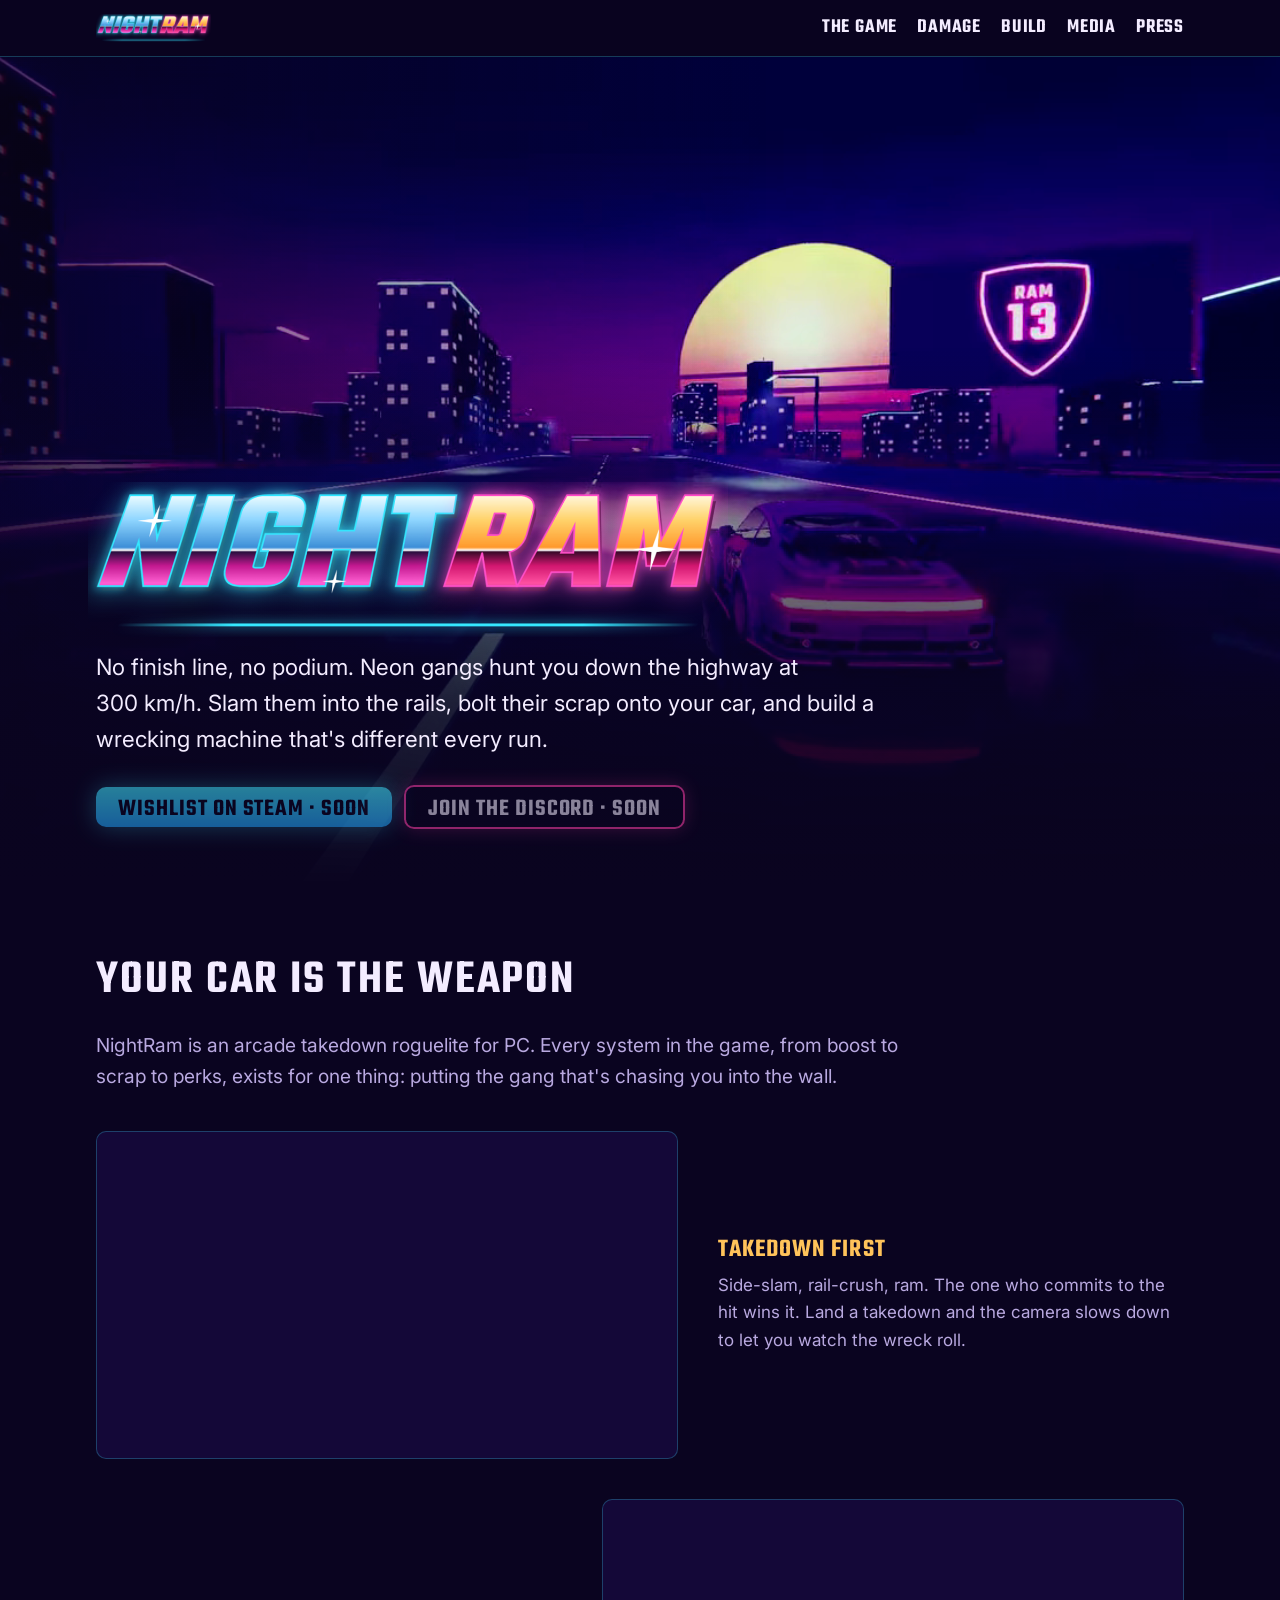
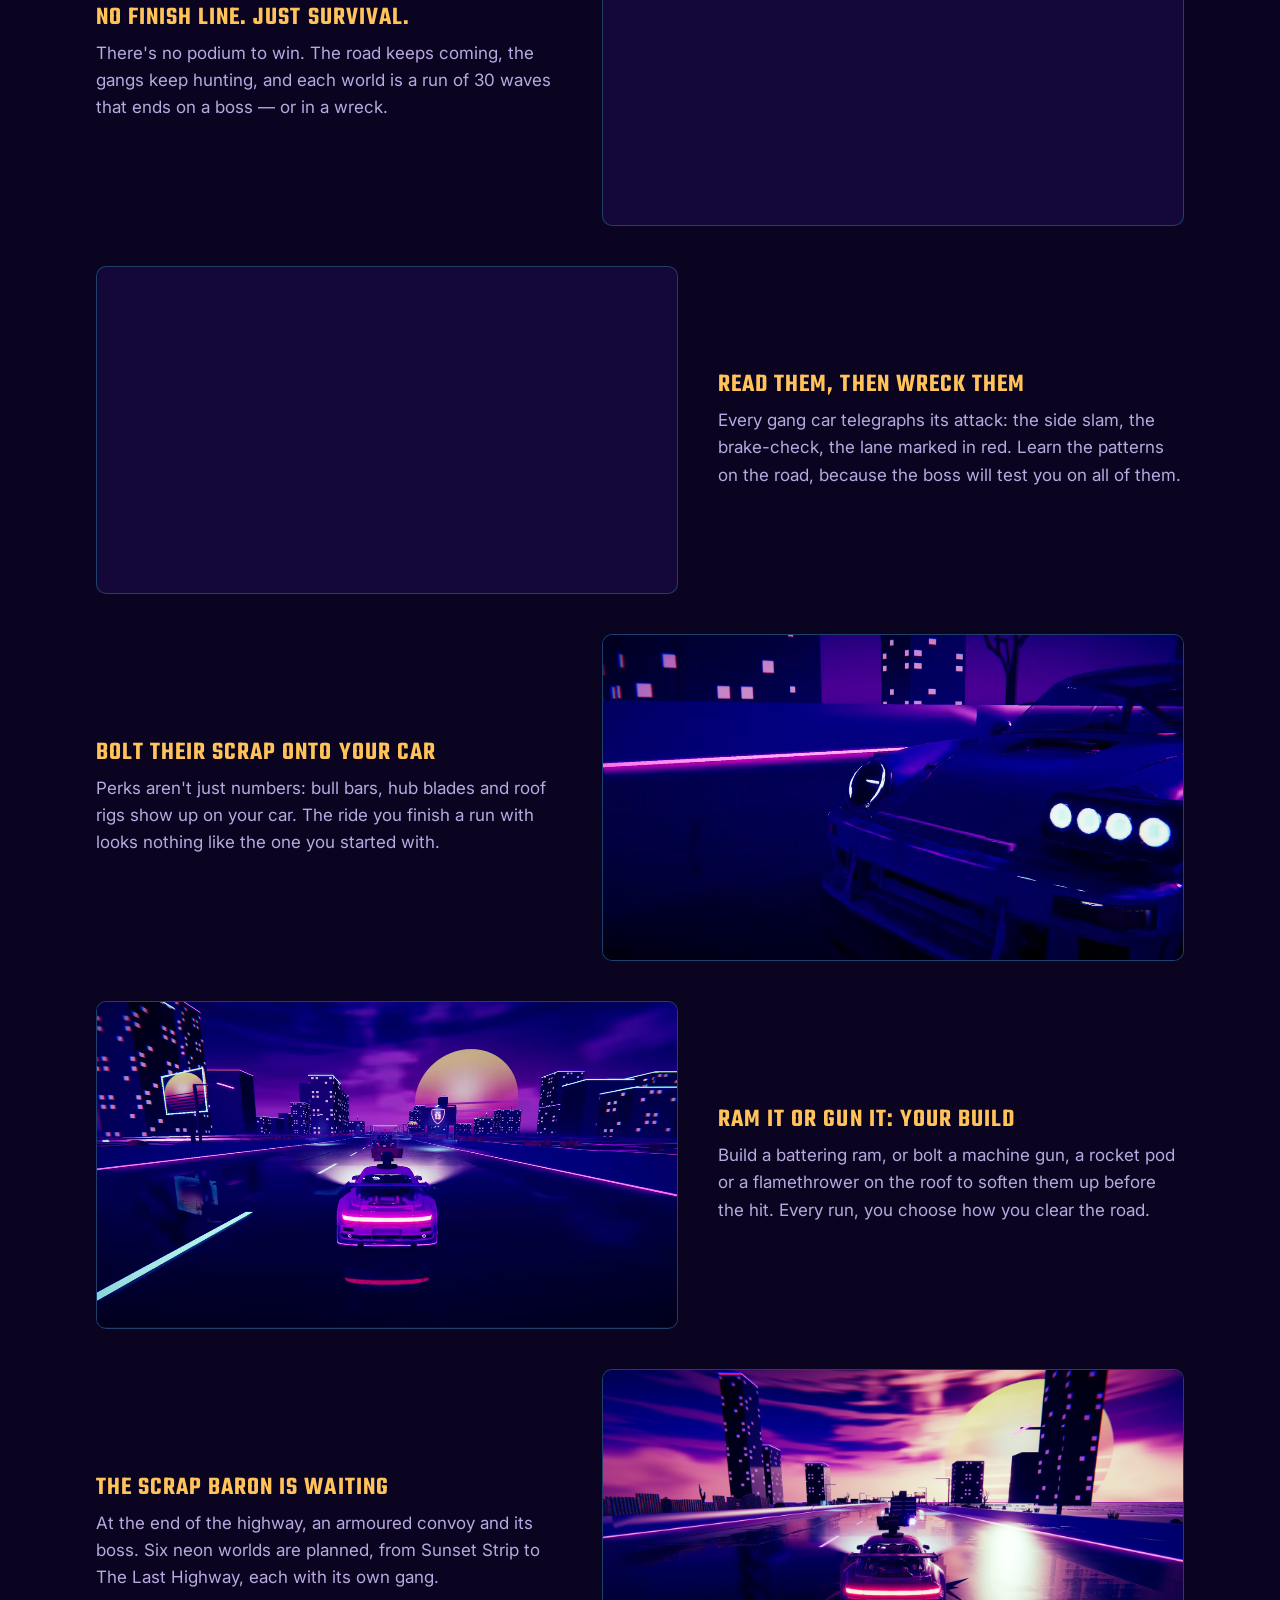
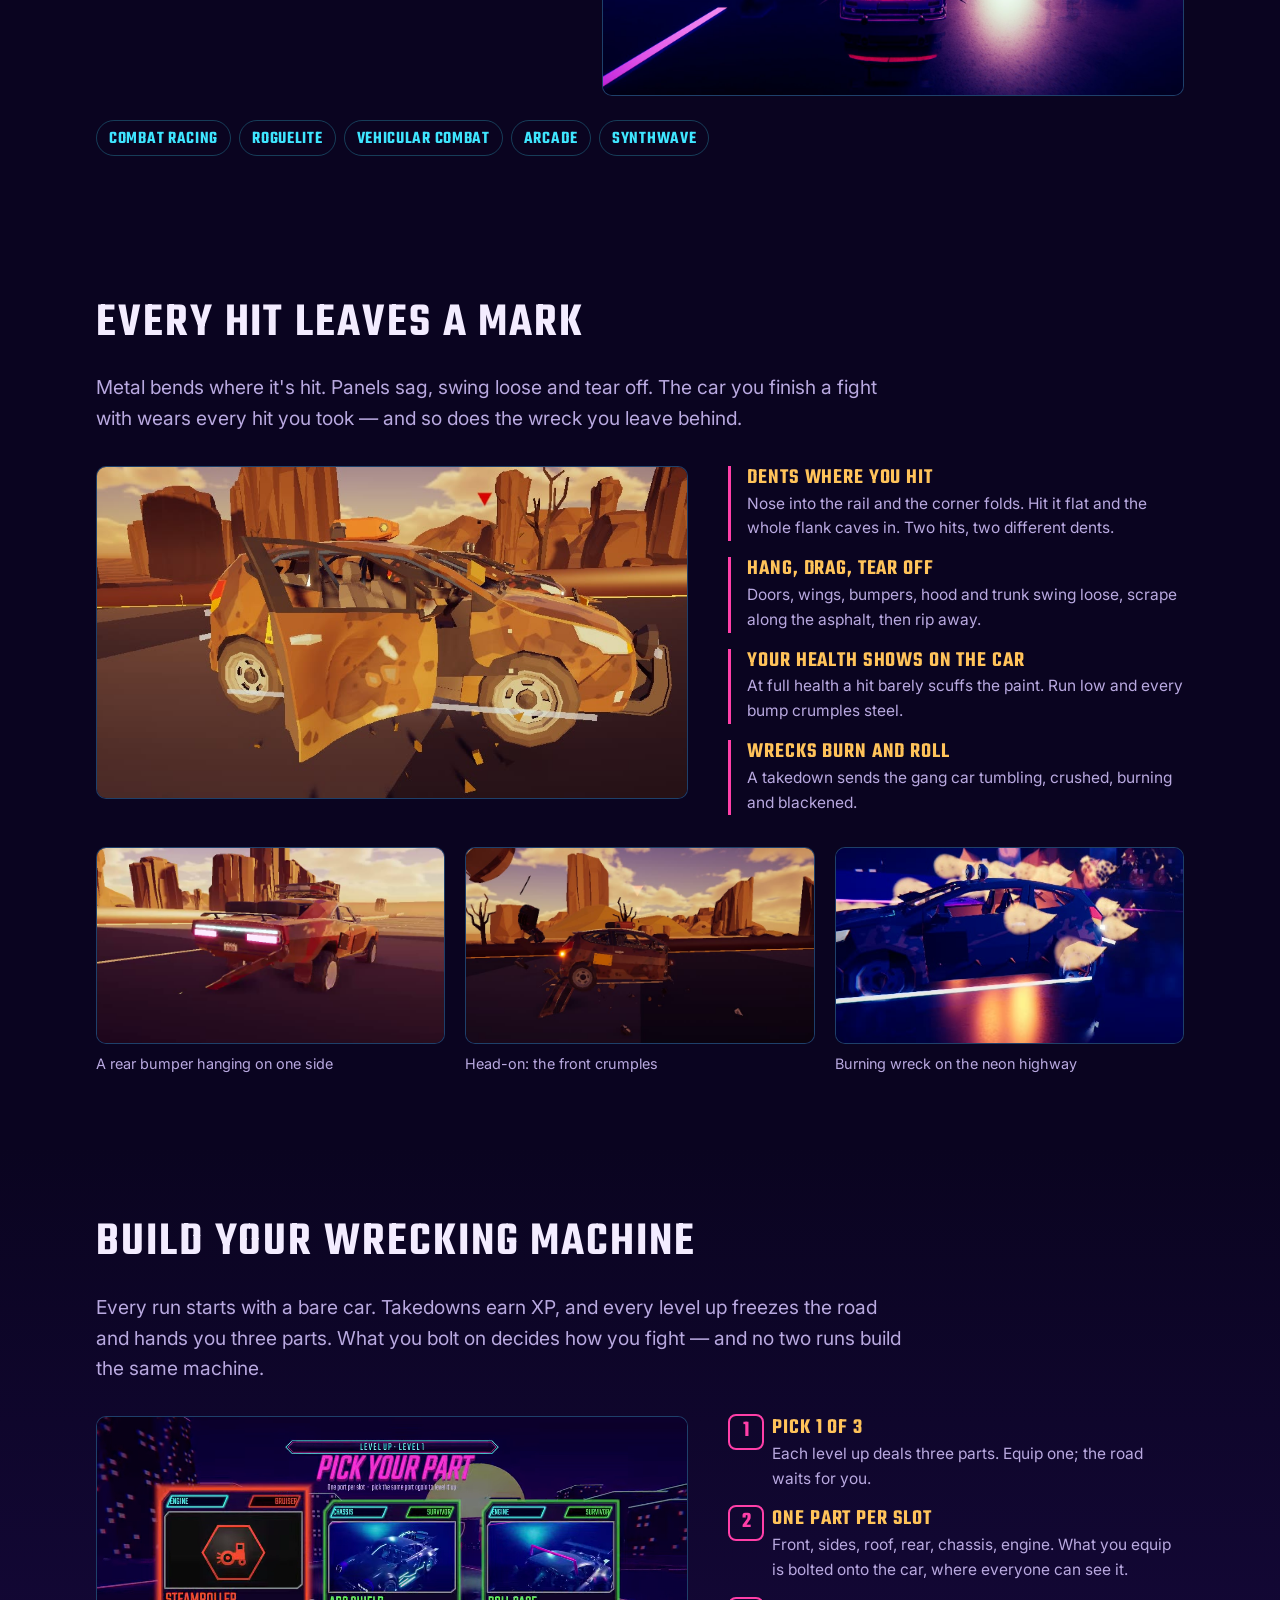
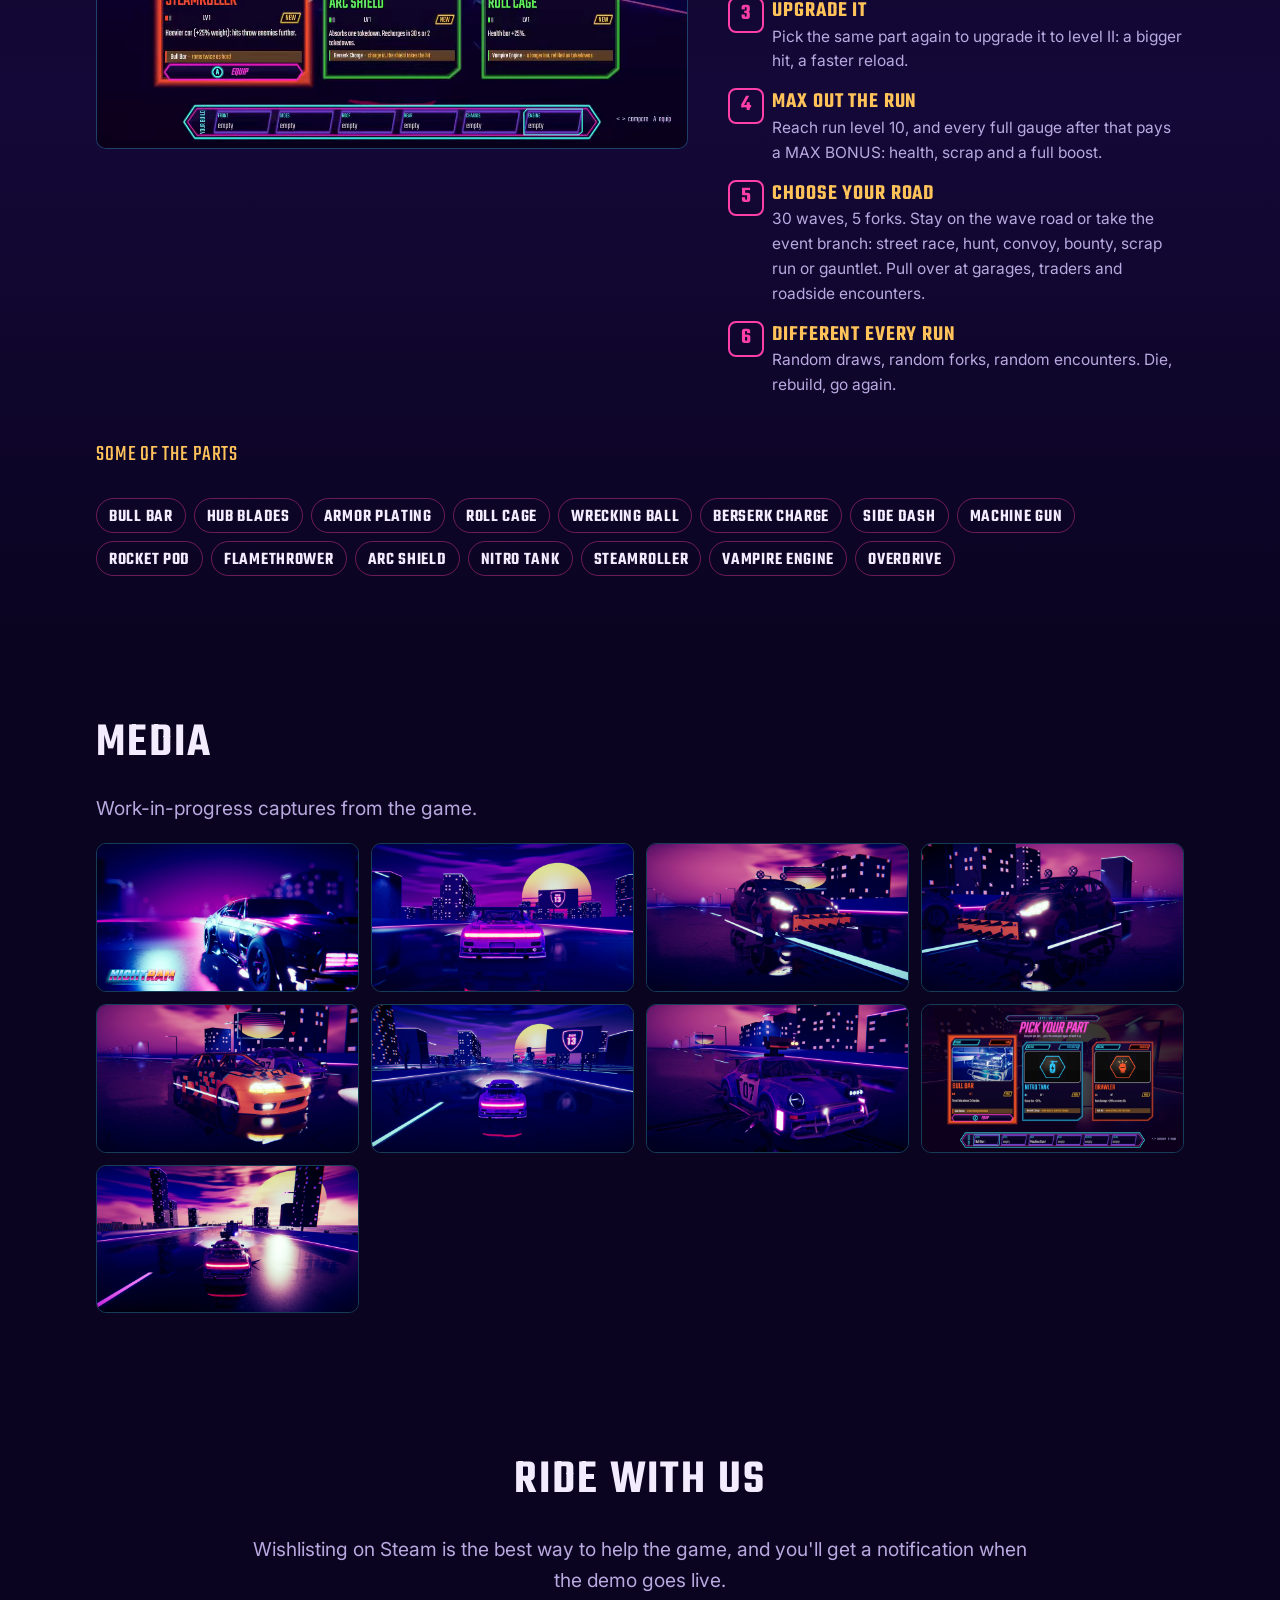
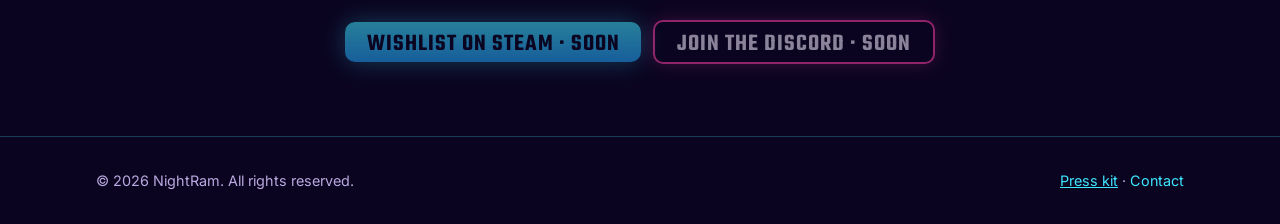
==== index.html @ 78c71c0d "Damage section (Every hit leaves a mark) with interim stills Co-Authored-By: Claude Opus 5.5 <norepl" ====
<!doctype html>
<html lang="en">
<head>
  <meta charset="utf-8">
  <meta name="viewport" content="width=device-width, initial-scale=1">
  <title>NightRam</title>
  <meta name="description" content="Your car is the weapon. Slam neon gangs into the rails at 300 km/h, bolt their scrap onto your ride, and survive to the boss. A takedown roguelite for PC.">
  <meta property="og:type" content="website">
  <meta property="og:title" content="NightRam">
  <meta property="og:description" content="No finish line, no podium. Neon gangs hunt you down the highway. Slam them into the rails and survive to the boss.">
  <meta property="og:image" content="img/og-image.jpg">
  <meta name="twitter:card" content="summary_large_image">
  <link rel="preconnect" href="https://fonts.googleapis.com">
  <link rel="preconnect" href="https://fonts.gstatic.com" crossorigin>
  <link href="https://fonts.googleapis.com/css2?family=Inter:wght@400;600&family=Teko:wght@500;600&display=swap" rel="stylesheet">
  <link rel="stylesheet" href="style.css">
</head>
<body>
  <nav class="nav">
    <div class="wrap">
      <a href="#top" aria-label="NightRam"><img src="img/logo.png" alt="NightRam"></a>
      <ul>
        <li class="hide-sm"><a href="#game">The game</a></li>
        <li class="hide-sm"><a href="#damage">Damage</a></li>
        <li class="hide-sm"><a href="#build">Build</a></li>
        <li class="hide-sm"><a href="#media">Media</a></li>
        <li><a href="press/">Press</a></li>
      </ul>
    </div>
  </nav>

  <header class="hero" id="top" data-bg-loop="hero_drive">
    <div class="wrap">
      <h1 style="margin:0"><img class="logo" src="img/logo.png" alt="NightRam"></h1>
      <p class="pitch">No finish line, no podium. Neon gangs hunt you down the highway at 300&nbsp;km/h.
        Slam them into the rails, bolt their scrap onto your car, and build a wrecking machine that's different
        every run.</p>
      <div class="cta">
        <a class="btn" data-link="steam" href="#">Wishlist on Steam</a>
        <a class="btn alt" data-link="discord" href="#">Join the Discord</a>
      </div>
    </div>
  </header>

  <section id="game">
    <div class="wrap">
      <h2>Your car is the weapon</h2>
      <p class="lead">NightRam is an arcade takedown roguelite for PC. Every system in the game, from boost
        to scrap to perks, exists for one thing: putting the gang that's chasing you into the wall.</p>

      <div class="features">
        <div class="feature">
          <figure class="media" data-loop="takedown_traffic takedown_rail"><img src="img/shot-gang.jpg" alt="A Raider gang car with a spiked ram plate, headlights blazing on the wet neon highway" loading="lazy"></figure>
          <div>
            <h3>Takedown first</h3>
            <p>Side-slam, rail-crush, ram. The one who commits to the hit wins it. Land a takedown and the camera
              slows down to let you watch the wreck roll.</p>
          </div>
        </div>
        <div class="feature">
          <figure class="media" data-loop="highway_drive"><img src="img/shot-highway.jpg" alt="The GL1TCH 911 driving towards a striped retro sun between neon towers" loading="lazy"></figure>
          <div>
            <h3>No finish line. Just survival.</h3>
            <p>There's no podium to win. The road keeps coming, the gangs keep hunting, and each world is a run of
              30&nbsp;waves that ends on a boss&nbsp;&mdash; or in a wreck.</p>
          </div>
        </div>
        <div class="feature">
          <figure class="media" data-loop="telegraph_dodge"><img src="img/shot-coast.jpg" alt="The GL1TCH 911 on Neon Coast at night, a retro sun ahead" loading="lazy"></figure>
          <div>
            <h3>Read them, then wreck them</h3>
            <p>Every gang car telegraphs its attack: the side slam, the brake-check, the lane marked in red.
              Learn the patterns on the road, because the boss will test you on all of them.</p>
          </div>
        </div>
        <div class="feature">
          <figure class="media" data-loop="part_reveal"><img src="img/shot-build.jpg" alt="The GL1TCH 911 fitted with a bull bar, a roof weapon and spiked hubs" loading="lazy"></figure>
          <div>
            <h3>Bolt their scrap onto your car</h3>
            <p>Perks aren't just numbers: bull bars, hub blades and roof rigs show up on your car. The ride you
              finish a run with looks nothing like the one you started with.</p>
          </div>
        </div>
        <div class="feature">
          <figure class="media" data-loop="gun_then_ram"><img src="img/shot-blast.jpg" alt="The GL1TCH 911 roof gun firing at a gang car on the neon highway" loading="lazy"></figure>
          <div>
            <h3>Ram it or gun it: your build</h3>
            <p>Build a battering ram, or bolt a machine gun, a rocket pod or a flamethrower on the roof to soften
              them up before the hit. Every run, you choose how you clear the road.</p>
          </div>
        </div>
        <div class="feature">
          <figure class="media" data-loop="boss_cab"><img src="img/shot-boss.jpg" alt="The Scrap Baron's armoured truck on a neon highway at night" loading="lazy"></figure>
          <div>
            <h3>The Scrap Baron is waiting</h3>
            <p>At the end of the highway, an armoured convoy and its boss. Six neon worlds are planned, from
              Sunset Strip to The Last Highway, each with its own gang.</p>
          </div>
        </div>
      </div>

      <div class="tags" aria-label="Genres">
        <span class="tag">Combat racing</span><span class="tag">Roguelite</span>
        <span class="tag">Vehicular combat</span><span class="tag">Arcade</span><span class="tag">Synthwave</span>
      </div>
    </div>
  </section>

  <section id="damage">
    <div class="wrap">
      <h2>Every hit leaves a mark</h2>
      <p class="lead">Metal bends where it's hit. Panels sag, swing loose and tear off. The car you finish a fight
        with wears every hit you took&nbsp;&mdash; and so does the wreck you leave behind.</p>

      <div class="feature damage-hero">
        <figure class="media" data-loop="car_damage"><img src="img/dmg-panels.jpg" alt="A gang car after a side hit: the door torn open, the flank dented, debris on the road" loading="lazy"></figure>
        <ul class="damage-points">
          <li><h3>Dents where you hit</h3><p>Nose into the rail and the corner folds. Hit it flat and the whole flank
            caves in. Two hits, two different dents.</p></li>
          <li><h3>Hang, drag, tear off</h3><p>Doors, wings, bumpers, hood and trunk swing loose, scrape along the
            asphalt, then rip away.</p></li>
          <li><h3>Your health shows on the car</h3><p>At full health a hit barely scuffs the paint. Run low and every
            bump crumples steel.</p></li>
          <li><h3>Wrecks burn and roll</h3><p>A takedown sends the gang car tumbling, crushed, burning and blackened.</p></li>
        </ul>
      </div>

      <div class="damage-grid">
        <figure><img src="img/dmg-hanging.jpg" alt="The hero muscle car dragging its rear bumper on the road" loading="lazy"><figcaption>A rear bumper hanging on one side</figcaption></figure>
        <figure><img src="img/dmg-crush.jpg" alt="A gang car after a head-on hit, its front crushed, panels flying" loading="lazy"><figcaption>Head-on: the front crumples</figcaption></figure>
        <figure><img src="img/dmg-burn.jpg" alt="A gang car on fire on the neon highway" loading="lazy"><figcaption>Burning wreck on the neon highway</figcaption></figure>
      </div>
    </div>
  </section>

  <section id="build" class="alt">
    <div class="wrap">
      <h2>Build your wrecking machine</h2>
      <p class="lead">Every run starts with a bare car. Takedowns earn XP, and every level up freezes the road and
        hands you three parts. What you bolt on decides how you fight&nbsp;&mdash; and no two runs build the same
        machine.</p>

      <div class="feature build-hero">
        <figure class="media" data-loop="cards_pick"><img src="img/shot-cards.jpg" alt="The level-up screen: three part cards, Bull Bar, Nitro Tank and Brawler, above the build bar" loading="lazy"></figure>
        <ol class="steps">
          <li><h3>Pick 1 of 3</h3><p>Each level up deals three parts. Equip one; the road waits for you.</p></li>
          <li><h3>One part per slot</h3><p>Front, sides, roof, rear, chassis, engine. What you equip is bolted onto
            the car, where everyone can see it.</p></li>
          <li><h3>Upgrade it</h3><p>Pick the same part again to upgrade it to level&nbsp;II: a bigger hit, a faster reload.</p></li>
          <li><h3>Max out the run</h3><p>Reach run level 10, and every full gauge after that pays a MAX BONUS:
            health, scrap and a full boost.</p></li>
          <li><h3>Choose your road</h3><p>30 waves, 5 forks. Stay on the wave road or take the event branch: street race,
            hunt, convoy, bounty, scrap run or gauntlet. Pull over at garages, traders and roadside encounters.</p></li>
          <li><h3>Different every run</h3><p>Random draws, random forks, random encounters. Die, rebuild, go again.</p></li>
        </ol>
      </div>

      <p class="parts-title">Some of the parts</p>
      <div class="tags parts" aria-label="Parts">
        <span class="tag">Bull Bar</span><span class="tag">Hub Blades</span><span class="tag">Armor Plating</span>
        <span class="tag">Roll Cage</span><span class="tag">Wrecking Ball</span><span class="tag">Berserk Charge</span>
        <span class="tag">Side Dash</span><span class="tag">Machine Gun</span><span class="tag">Rocket Pod</span>
        <span class="tag">Flamethrower</span><span class="tag">Arc Shield</span><span class="tag">Nitro Tank</span>
        <span class="tag">Steamroller</span><span class="tag">Vampire Engine</span><span class="tag">Overdrive</span>
      </div>
    </div>
  </section>

  <section id="media">
    <div class="wrap">
      <h2>Media</h2>
      <p class="lead">Work-in-progress captures from the game.</p>
      <div class="gallery">
        <a href="img/keyart-logo.jpg"><img src="img/keyart-logo.jpg" alt="Key art: the NIGHT RUNNER muscle car in neon light" loading="lazy"></a>
        <a href="img/shot-highway.jpg"><img src="img/shot-highway.jpg" alt="Highway at sunset" loading="lazy"></a>
        <a href="img/shot-gang.jpg"><img src="img/shot-gang.jpg" alt="Raider gang car" loading="lazy"></a>
        <a href="img/shot-raider.jpg"><img src="img/shot-raider.jpg" alt="Raider close-up" loading="lazy"></a>
        <a href="img/shot-desertrat.jpg"><img src="img/shot-desertrat.jpg" alt="Desert Rat close-up, orange checker livery" loading="lazy"></a>
        <a href="img/shot-coast.jpg"><img src="img/shot-coast.jpg" alt="Neon Coast" loading="lazy"></a>
        <a href="img/shot-build.jpg"><img src="img/shot-build.jpg" alt="Perk parts on the car" loading="lazy"></a>
        <a href="img/shot-cards.jpg"><img src="img/shot-cards.jpg" alt="The level-up part cards" loading="lazy"></a>
        <a href="img/shot-boss.jpg"><img src="img/shot-boss.jpg" alt="The Scrap Baron" loading="lazy"></a>
      </div>
    </div>
  </section>

  <section class="signup">
    <div class="wrap">
      <h2>Ride with us</h2>
      <p class="lead" style="margin:0 auto 24px">Wishlisting on Steam is the best way to help the game, and you'll
        get a notification when the demo goes live.</p>
      <div class="cta">
        <a class="btn" data-link="steam" href="#">Wishlist on Steam</a>
        <a class="btn alt" data-link="discord" href="#">Join the Discord</a>
      </div>
    </div>
  </section>

  <footer>
    <div class="wrap">
      <span>&copy; 2026 NightRam. All rights reserved.</span>
      <span><a href="press/">Press kit</a> &middot; <a data-link="contact" href="#">Contact</a></span>
    </div>
  </footer>

  <script src="links.js"></script>
  <script src="lightbox.js"></script>
  <script src="media.js"></script>
</body>
</html>
---- style.css ----
:root {
  --bg: #0a0420;
  --bg-2: #140838;
  --ink: #f3ecff;
  --ink-dim: #b9a9e0;
  --cyan: #3fe6ff;
  --pink: #ff3fa8;
  --gold: #ffc35a;
  --line: rgba(63, 230, 255, 0.25);
  --radius: 10px;
  --max: 1120px;
}

* { box-sizing: border-box; }
html { scroll-behavior: smooth; }
body {
  margin: 0;
  background: var(--bg);
  color: var(--ink);
  font: 17px/1.6 "Inter", system-ui, -apple-system, "Segoe UI", sans-serif;
  -webkit-font-smoothing: antialiased;
}
img { max-width: 100%; display: block; }
a { color: var(--cyan); }
h1, h2, h3, .btn, .nav a, .tag {
  font-family: "Teko", "Inter", sans-serif;
  font-weight: 600;
  letter-spacing: 0.04em;
  text-transform: uppercase;
}
h2 { font-size: clamp(2rem, 5vw, 3rem); line-height: 1; margin: 0 0 0.6em; }
h3 { font-size: 1.6rem; line-height: 1.1; margin: 0 0 0.3em; color: var(--gold); }
.wrap { width: 100%; max-width: var(--max); margin: 0 auto; padding: 0 16px; }

/* Nav */
.nav {
  position: sticky; top: 0; z-index: 10;
  background: rgba(10, 4, 32, 0.82);
  backdrop-filter: blur(8px);
  border-bottom: 1px solid var(--line);
}
.nav .wrap { display: flex; align-items: center; justify-content: space-between; height: 56px; gap: 16px; }
.nav img { height: 28px; width: auto; }
.nav ul { list-style: none; display: flex; gap: 20px; margin: 0; padding: 0; }
.nav a { color: var(--ink); text-decoration: none; font-size: 1.25rem; }
.nav a:hover { color: var(--cyan); }
@media (max-width: 640px) { .nav ul li.hide-sm { display: none; } }

/* Hero */
.hero {
  position: relative;
  min-height: min(92vh, 860px);
  display: flex; align-items: flex-end;
  background: url("img/hero.jpg") 70% center / cover no-repeat var(--bg-2);
}
.hero::after {
  content: ""; position: absolute; inset: 0;
  background: linear-gradient(180deg, rgba(10,4,32,0) 35%, rgba(10,4,32,0.85) 78%, var(--bg) 100%),
              linear-gradient(90deg, rgba(10,4,32,0.7) 0%, rgba(10,4,32,0) 60%);
}
.hero .wrap { position: relative; z-index: 1; padding-bottom: 56px; }
.hero .logo { width: min(640px, 100%); margin-left: -8px; }
.hero .pitch { font-size: clamp(1.1rem, 2.4vw, 1.4rem); max-width: 36em; margin: 12px 0 28px; }
.cta { display: flex; flex-wrap: wrap; gap: 12px; align-items: center; }
.btn {
  display: inline-flex; align-items: center; gap: 8px;
  padding: 10px 22px 6px;
  font-size: 1.5rem; line-height: 1;
  border-radius: var(--radius);
  text-decoration: none; color: var(--bg);
  background: linear-gradient(180deg, var(--cyan), #22a8ff);
  box-shadow: 0 0 24px rgba(63, 230, 255, 0.45);
  border: 0; cursor: pointer;
}
.btn:hover { filter: brightness(1.1); }
.btn.alt { background: transparent; color: var(--ink); border: 2px solid var(--pink); box-shadow: 0 0 18px rgba(255, 63, 168, 0.35); }
.btn[aria-disabled="true"] { opacity: 0.55; pointer-events: none; }
.soon { color: var(--ink-dim); font-size: 0.95rem; }

/* Sections */
section { padding: 72px 0; }
section.alt { background: linear-gradient(180deg, var(--bg) 0%, var(--bg-2) 50%, var(--bg) 100%); }
.lead { font-size: 1.2rem; color: var(--ink-dim); max-width: 42em; margin-top: -0.2em; }

.features { display: grid; gap: 40px; margin-top: 40px; }
.feature { display: grid; gap: 24px; align-items: center; grid-template-columns: 1fr; }
.feature img { border-radius: var(--radius); border: 1px solid var(--line); }
@media (min-width: 820px) {
  .feature { grid-template-columns: 1.25fr 1fr; gap: 40px; }
  .features .feature:nth-child(even) { grid-template-columns: 1fr 1.25fr; }
  .features .feature:nth-child(even) > img, .features .feature:nth-child(even) > figure { order: 2; }
}
.feature p { margin: 0; color: var(--ink-dim); }

.tags { display: flex; flex-wrap: wrap; gap: 8px; margin-top: 24px; }
.tag { font-size: 1.1rem; padding: 4px 12px 1px; border: 1px solid var(--line); border-radius: 999px; color: var(--cyan); }

.gallery { display: grid; gap: 12px; grid-template-columns: repeat(auto-fill, minmax(260px, 1fr)); }
.gallery a { display: block; border-radius: var(--radius); overflow: hidden; border: 1px solid var(--line); }
.gallery img { aspect-ratio: 16 / 9; object-fit: cover; width: 100%; transition: transform .25s; }
.gallery a:hover img { transform: scale(1.04); }

.signup { text-align: center; }
.signup .cta { justify-content: center; }

footer { border-top: 1px solid var(--line); padding: 32px 0; color: var(--ink-dim); font-size: 0.9rem; }
footer .wrap { display: flex; flex-wrap: wrap; gap: 12px 24px; justify-content: space-between; }

/* Press kit */
.facts { display: grid; grid-template-columns: max-content 1fr; gap: 8px 24px; margin: 0; }
.facts dt { font-family: "Teko", sans-serif; text-transform: uppercase; font-size: 1.25rem; color: var(--gold); }
.facts dd { margin: 0; }
.todo { color: var(--pink); font-style: italic; }
.press-grid { display: grid; gap: 40px; grid-template-columns: 1fr; }
@media (min-width: 820px) { .press-grid { grid-template-columns: 1fr 1.6fr; } }
.downloads { list-style: none; padding: 0; margin: 0; display: grid; gap: 8px; }
@media (max-width: 480px) { .facts { grid-template-columns: 1fr; gap: 0 0; } .facts dd { margin-bottom: 10px; } }

/* Gallery viewer (lightbox.js) */
.lightbox {
  position: fixed; inset: 0; z-index: 100;
  display: flex; align-items: center; justify-content: center;
  background: rgba(5, 2, 18, 0.92);
  padding: 56px 16px; cursor: zoom-out;
}
.lightbox[hidden] { display: none; }
.lightbox img {
  max-width: min(1600px, 100%); max-height: 100%;
  border-radius: var(--radius); border: 1px solid var(--line);
  box-shadow: 0 0 40px rgba(63, 230, 255, 0.25); cursor: default;
}
.lightbox button {
  position: absolute; border: 0; background: rgba(20, 8, 56, 0.8); color: var(--ink);
  font: 600 2rem/1 "Teko", sans-serif; width: 48px; height: 48px; border-radius: 999px; cursor: pointer;
}
.lightbox button:hover { color: var(--cyan); }
.lb-close { top: 12px; right: 12px; }
.lb-prev { left: 12px; top: 50%; transform: translateY(-50%); }
.lb-next { right: 12px; top: 50%; transform: translateY(-50%); }
@media (max-width: 640px) { .lb-prev, .lb-next { top: auto; bottom: 12px; transform: none; } }

/* Media figures: a still image now, an animated loop when media/<name>.webm|mp4 exists (media.js) */
figure.media { margin: 0; }
figure.media img, figure.media video {
  display: block; width: 100%; aspect-ratio: 16 / 9; object-fit: cover;
  border-radius: var(--radius); border: 1px solid var(--line); background: var(--bg-2);
}

/* Build section (roguelike loop) */
.build-hero { margin-top: 32px; align-items: start; }
@media (min-width: 820px) { .build-hero { grid-template-columns: 1.3fr 1fr; } }
.steps { list-style: none; counter-reset: step; margin: 0; padding: 0; display: grid; gap: 16px; }
.steps li { counter-increment: step; position: relative; padding-left: 44px; }
.steps li::before {
  content: counter(step); position: absolute; left: 0; top: -2px;
  width: 32px; height: 32px; border-radius: 8px; border: 2px solid var(--pink);
  font: 600 1.4rem/30px "Teko", sans-serif; text-align: center; color: var(--pink);
}
.steps h3 { font-size: 1.35rem; margin: 0 0 2px; }
.steps p { margin: 0; color: var(--ink-dim); font-size: 0.97rem; }
.parts-title { margin: 40px 0 0; font-family: "Teko", sans-serif; text-transform: uppercase; font-size: 1.4rem; color: var(--gold); letter-spacing: 0.04em; }
.parts .tag { color: var(--ink); border-color: rgba(255, 63, 168, 0.4); }

/* Damage section: a loop with the key points, then a strip of stills */
.damage-hero { margin-top: 32px; align-items: start; }
@media (min-width: 820px) { .damage-hero { grid-template-columns: 1.3fr 1fr; } }
.damage-points { list-style: none; margin: 0; padding: 0; display: grid; gap: 16px; }
.damage-points li { padding-left: 16px; border-left: 3px solid var(--pink); }
.damage-points h3 { font-size: 1.35rem; margin: 0 0 2px; }
.damage-points p { margin: 0; color: var(--ink-dim); font-size: 0.97rem; }
.damage-grid { display: grid; gap: 20px; margin-top: 32px; grid-template-columns: 1fr; }
@media (min-width: 640px) { .damage-grid { grid-template-columns: repeat(3, 1fr); } }
.damage-grid figure { margin: 0; }
.damage-grid img {
  display: block; width: 100%; aspect-ratio: 16 / 9; object-fit: cover;
  border-radius: var(--radius); border: 1px solid var(--line); background: var(--bg-2);
}
.damage-grid figcaption { margin-top: 8px; color: var(--ink-dim); font-size: 0.9rem; }

/* Hero background loop (media.js, data-bg-loop): sits over the still, under the gradient and the text */
.hero-video {
  position: absolute; inset: 0; width: 100%; height: 100%;
  object-fit: cover; object-position: 70% center;
  opacity: 0; transition: opacity 0.8s ease;
}
.hero-video.ready { opacity: 1; }
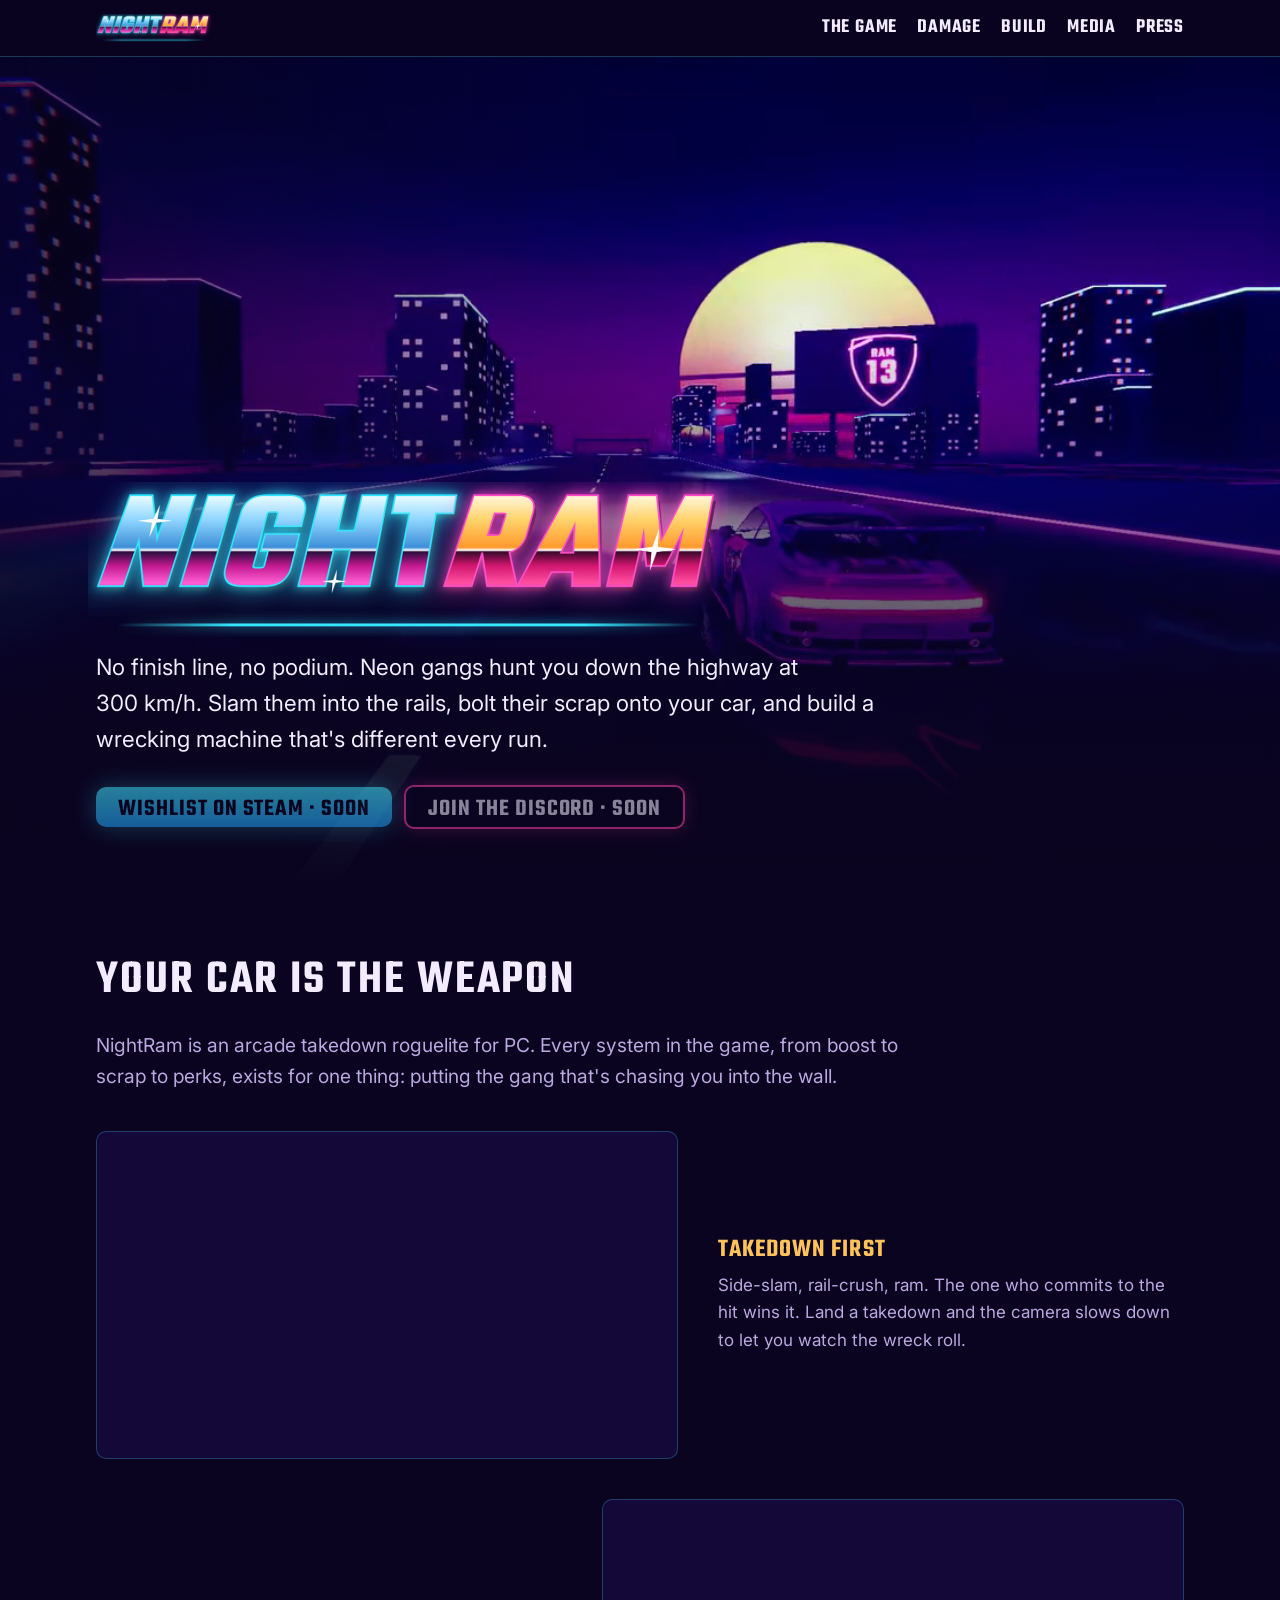
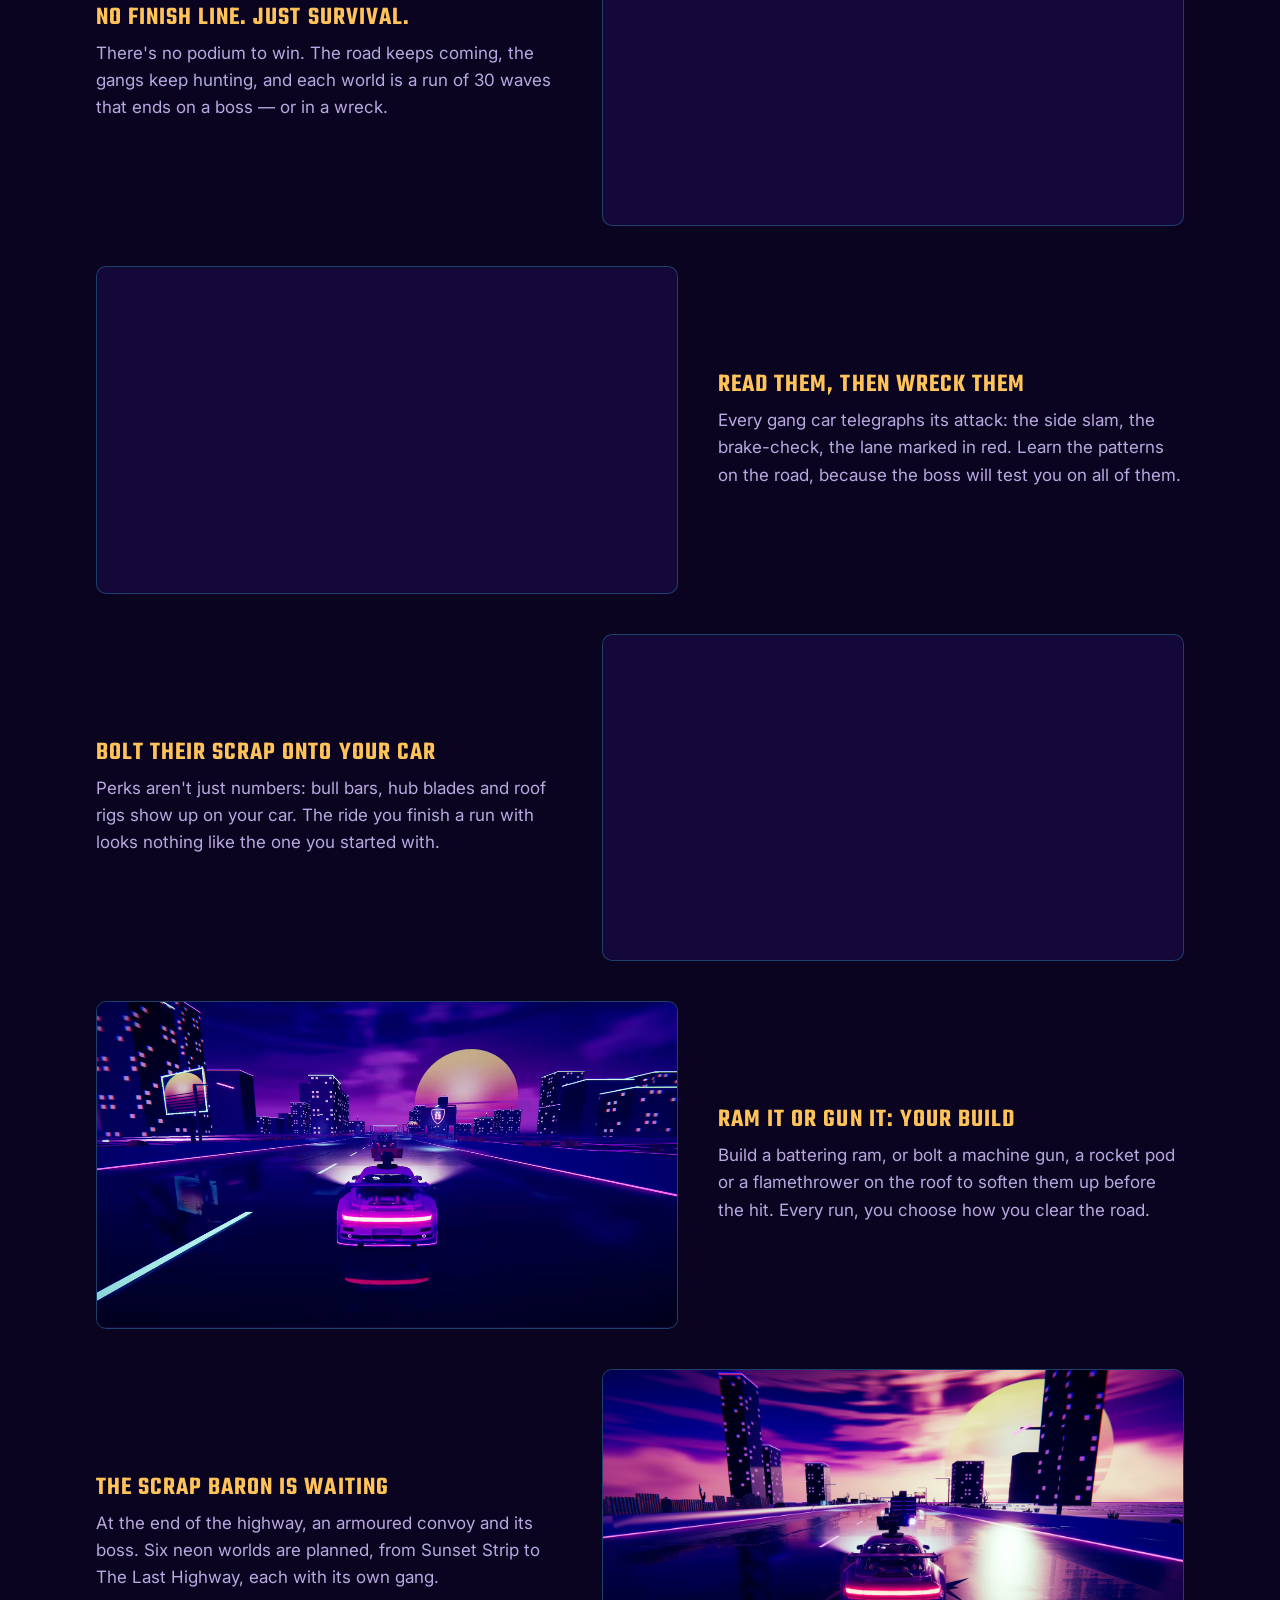
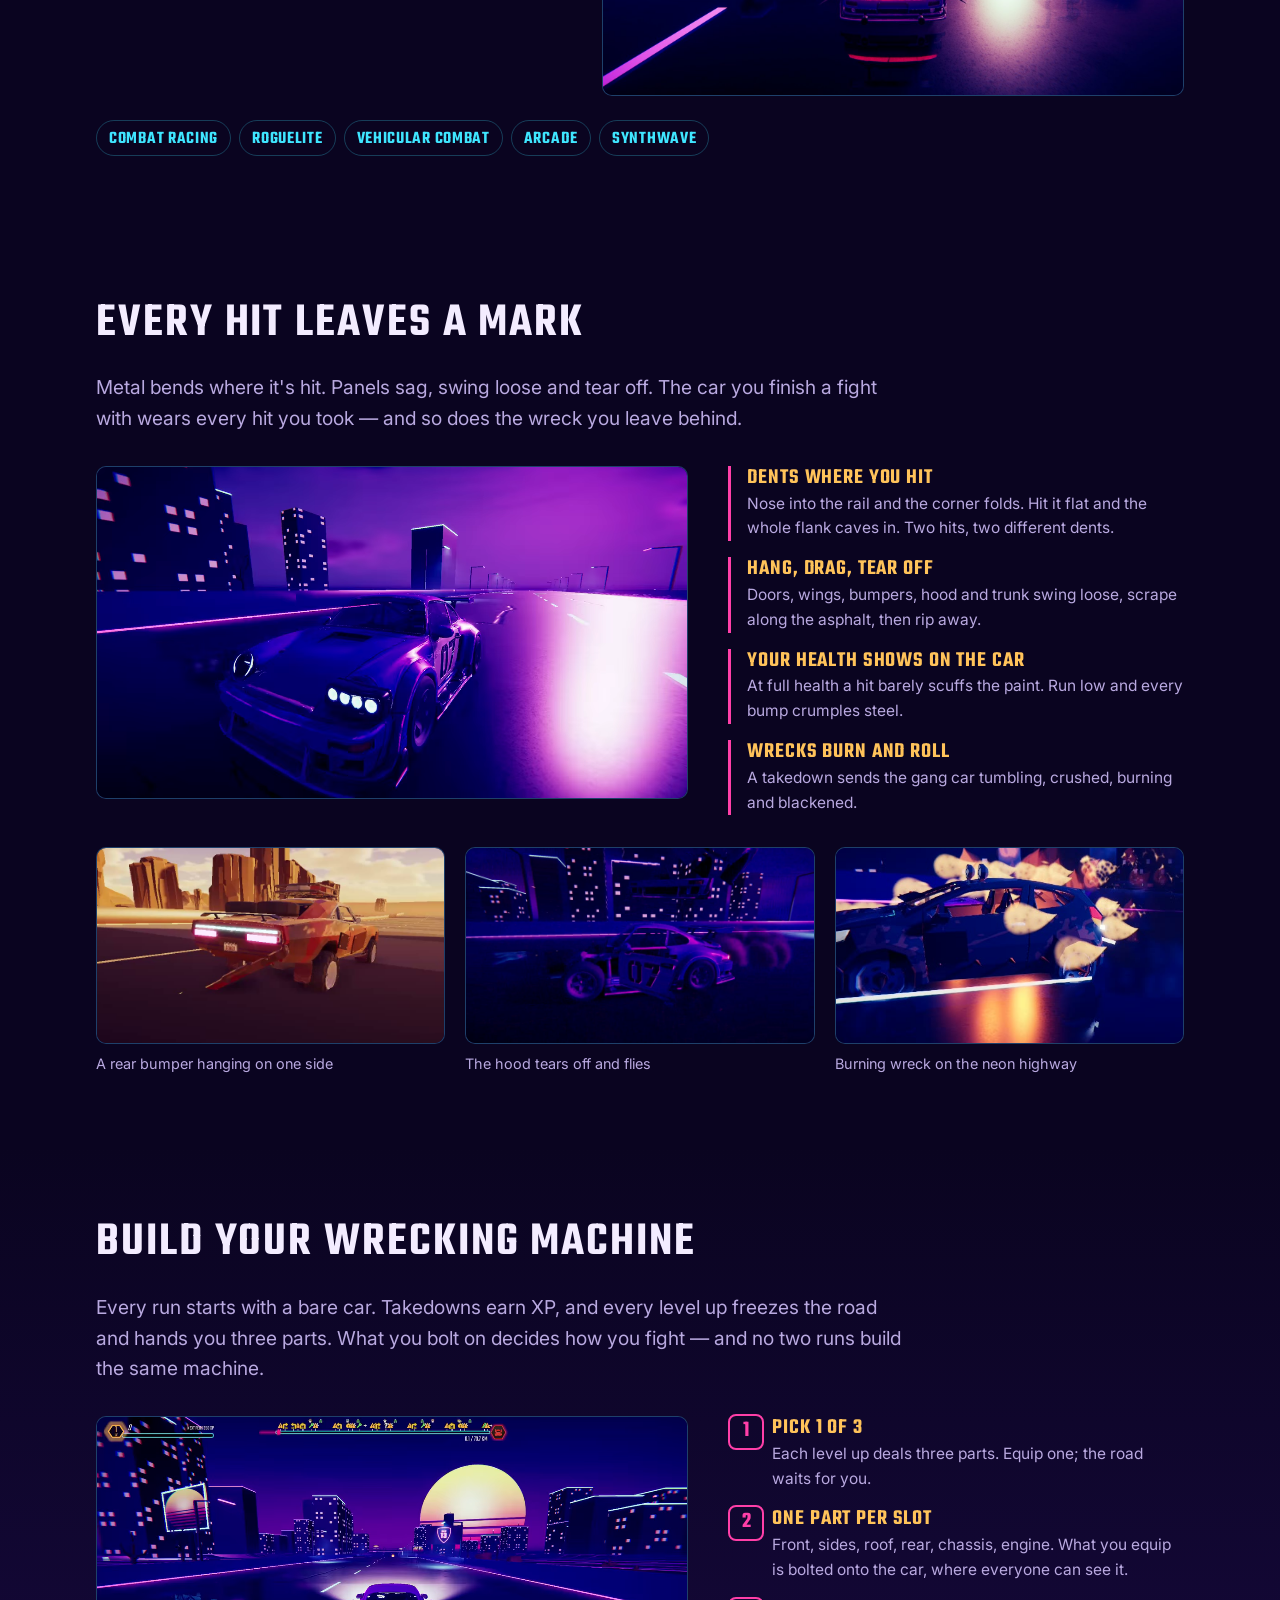
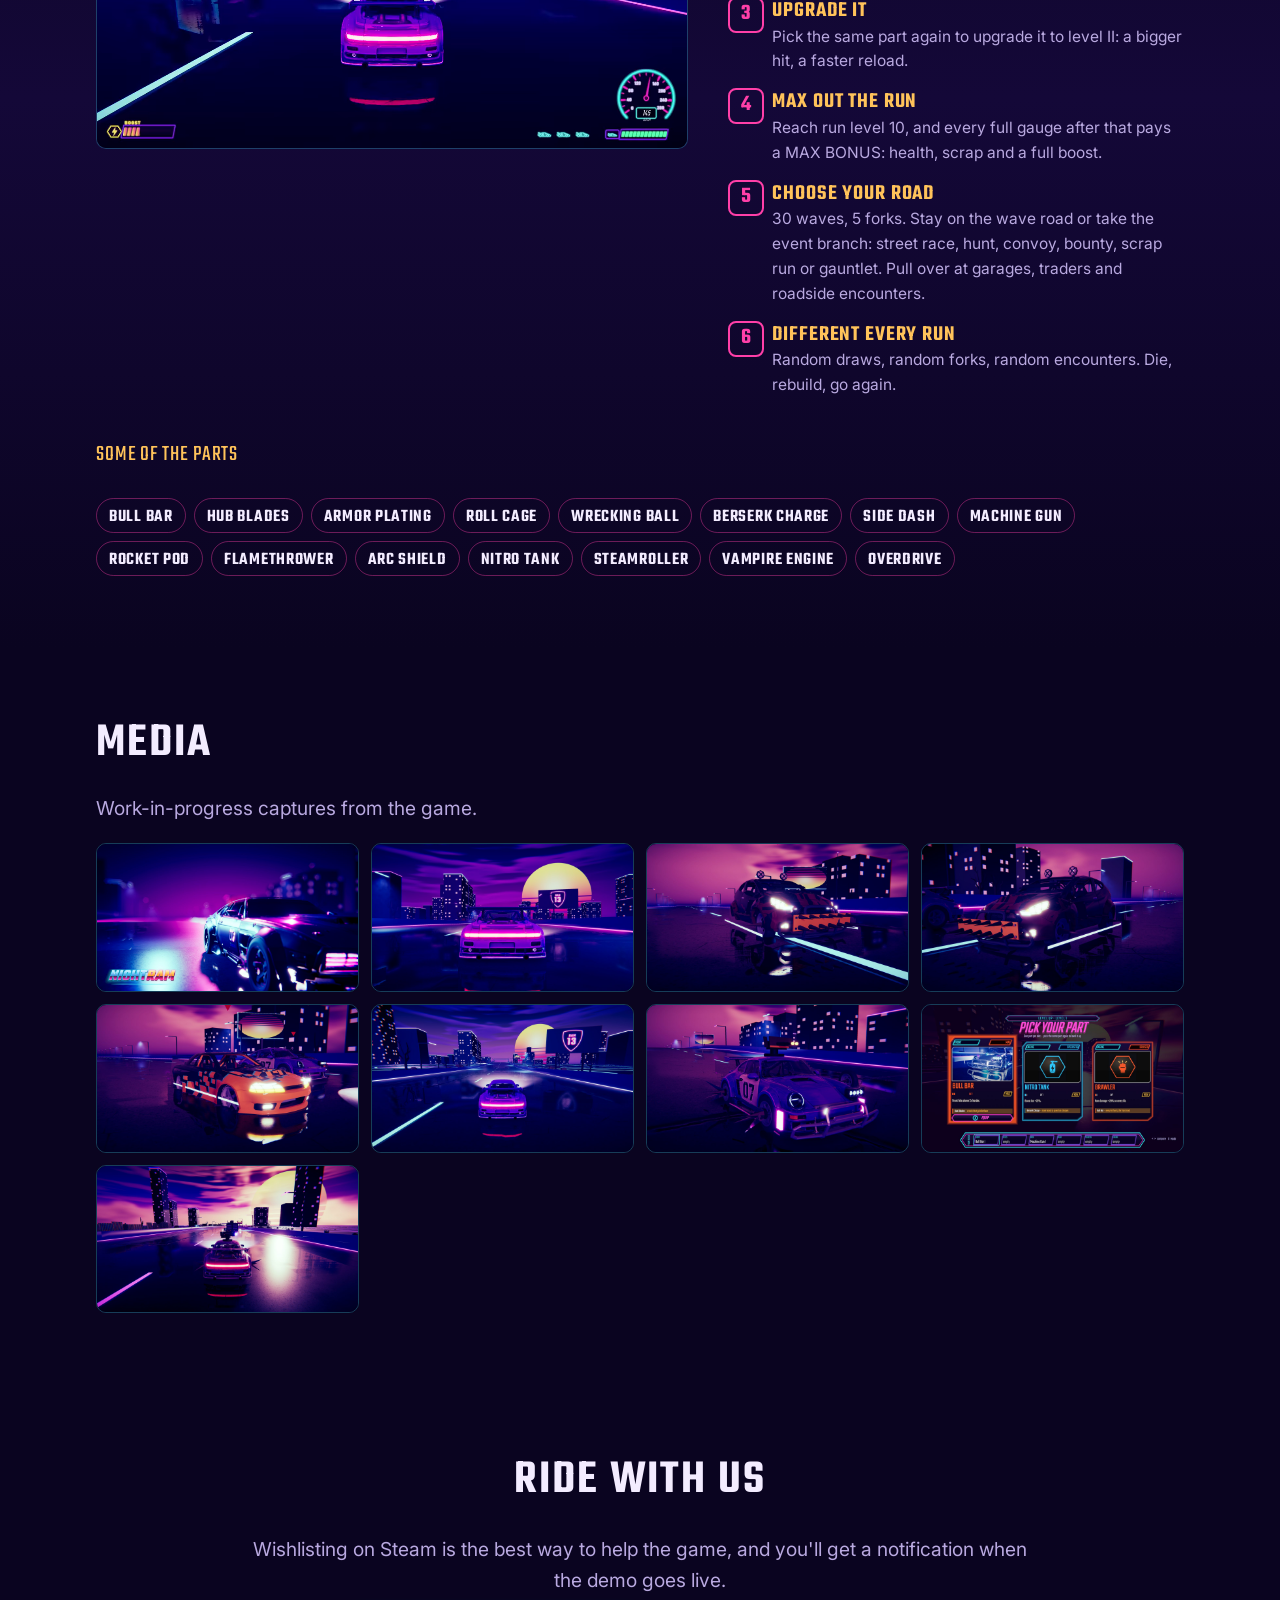
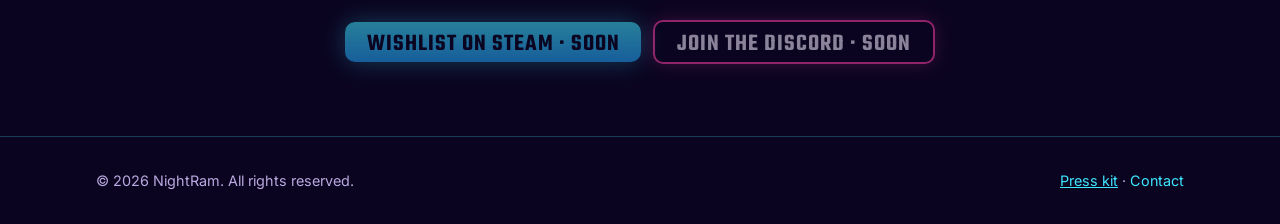
==== commit 7c179c82: "Damage section: car_damage loop and Art's stills Co-Authored-By: Claude Opus 5.5 <noreply@anthropic." ====
--- a/index.html
+++ b/index.html
@@ -113,7 +113,7 @@
         with wears every hit you took&nbsp;&mdash; and so does the wreck you leave behind.</p>
 
       <div class="feature damage-hero">
-        <figure class="media" data-loop="car_damage"><img src="img/dmg-panels.jpg" alt="A gang car after a side hit: the door torn open, the flank dented, debris on the road" loading="lazy"></figure>
+        <figure class="media" data-loop="car_damage"><img src="img/dmg-panels.jpg" alt="The GL1TCH 911 after a hit at night: the nose crushed, the door hanging open, debris in the air" loading="lazy"></figure>
         <ul class="damage-points">
           <li><h3>Dents where you hit</h3><p>Nose into the rail and the corner folds. Hit it flat and the whole flank
             caves in. Two hits, two different dents.</p></li>
@@ -127,7 +127,7 @@
 
       <div class="damage-grid">
         <figure><img src="img/dmg-hanging.jpg" alt="The hero muscle car dragging its rear bumper on the road" loading="lazy"><figcaption>A rear bumper hanging on one side</figcaption></figure>
-        <figure><img src="img/dmg-crush.jpg" alt="A gang car after a head-on hit, its front crushed, panels flying" loading="lazy"><figcaption>Head-on: the front crumples</figcaption></figure>
+        <figure><img src="img/dmg-crush.jpg" alt="The GL1TCH 911 hood torn off and flying over the car, the front crushed" loading="lazy"><figcaption>The hood tears off and flies</figcaption></figure>
         <figure><img src="img/dmg-burn.jpg" alt="A gang car on fire on the neon highway" loading="lazy"><figcaption>Burning wreck on the neon highway</figcaption></figure>
       </div>
     </div>
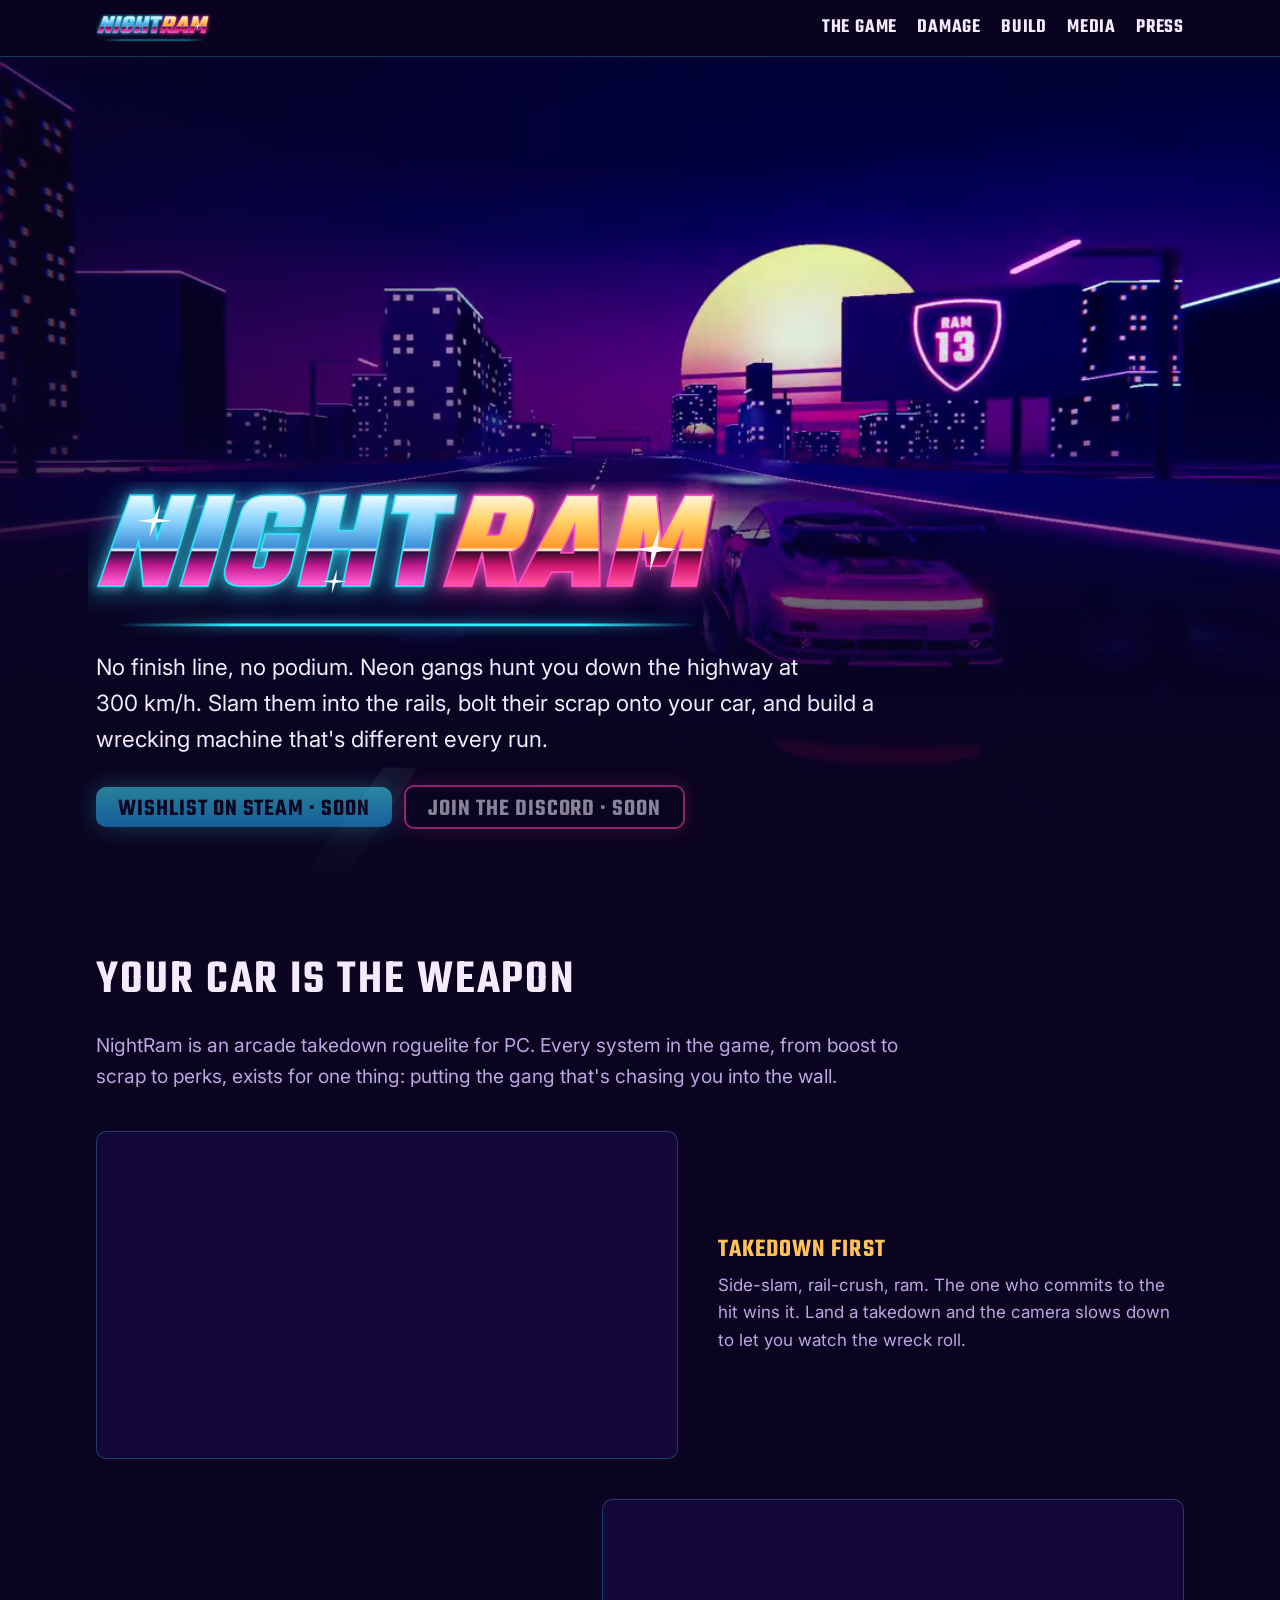
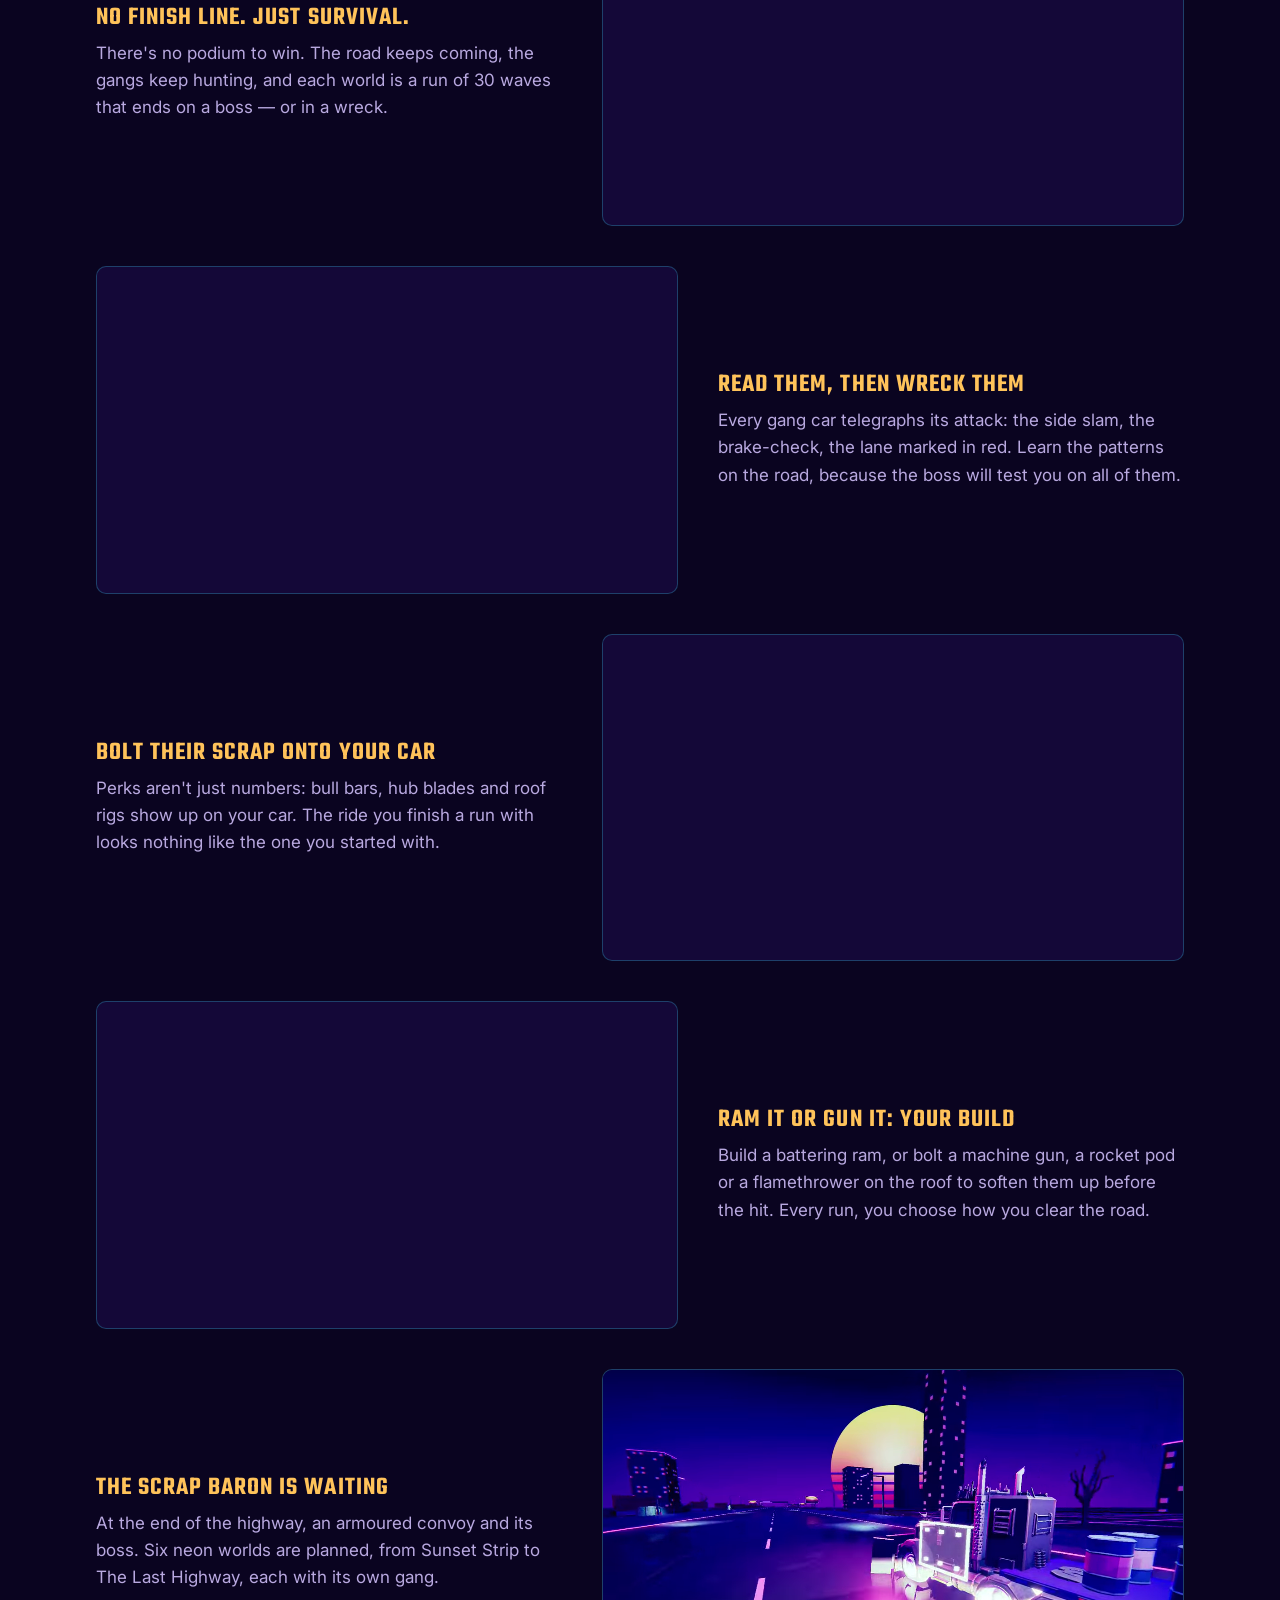
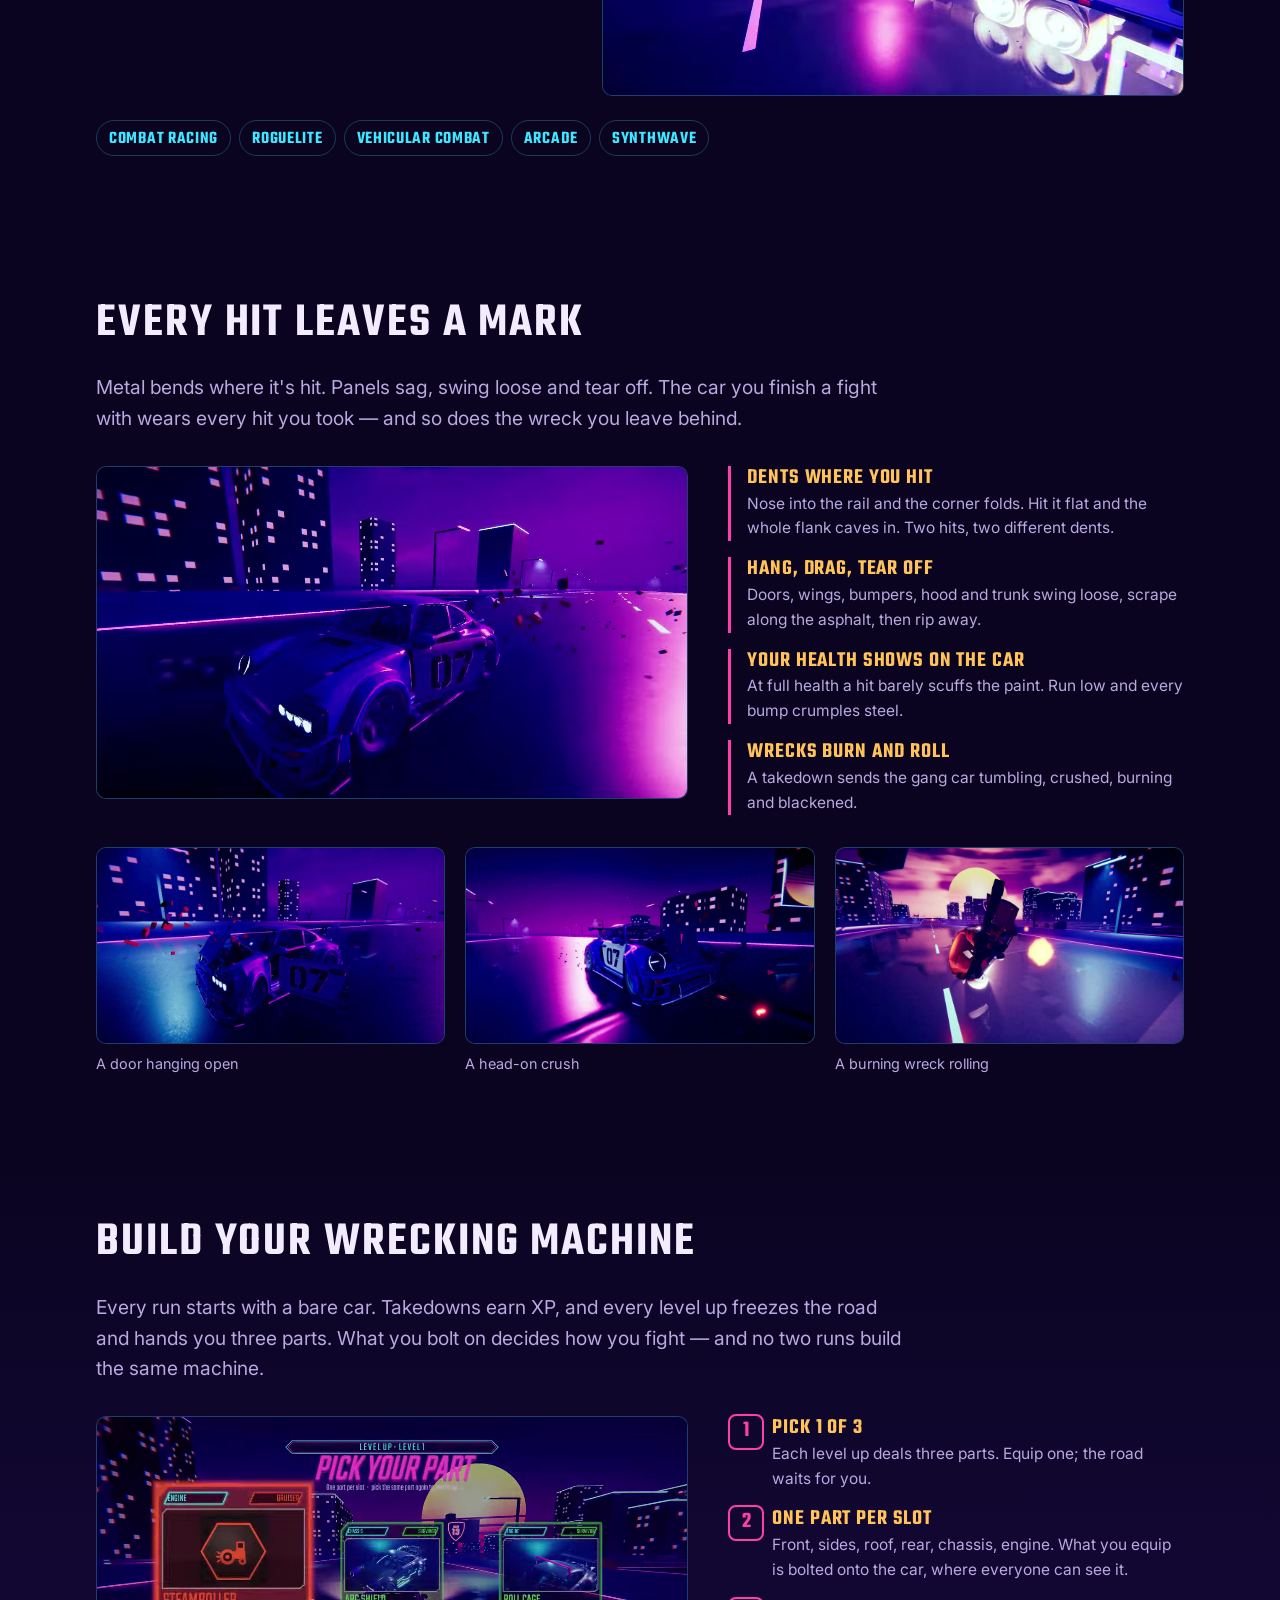
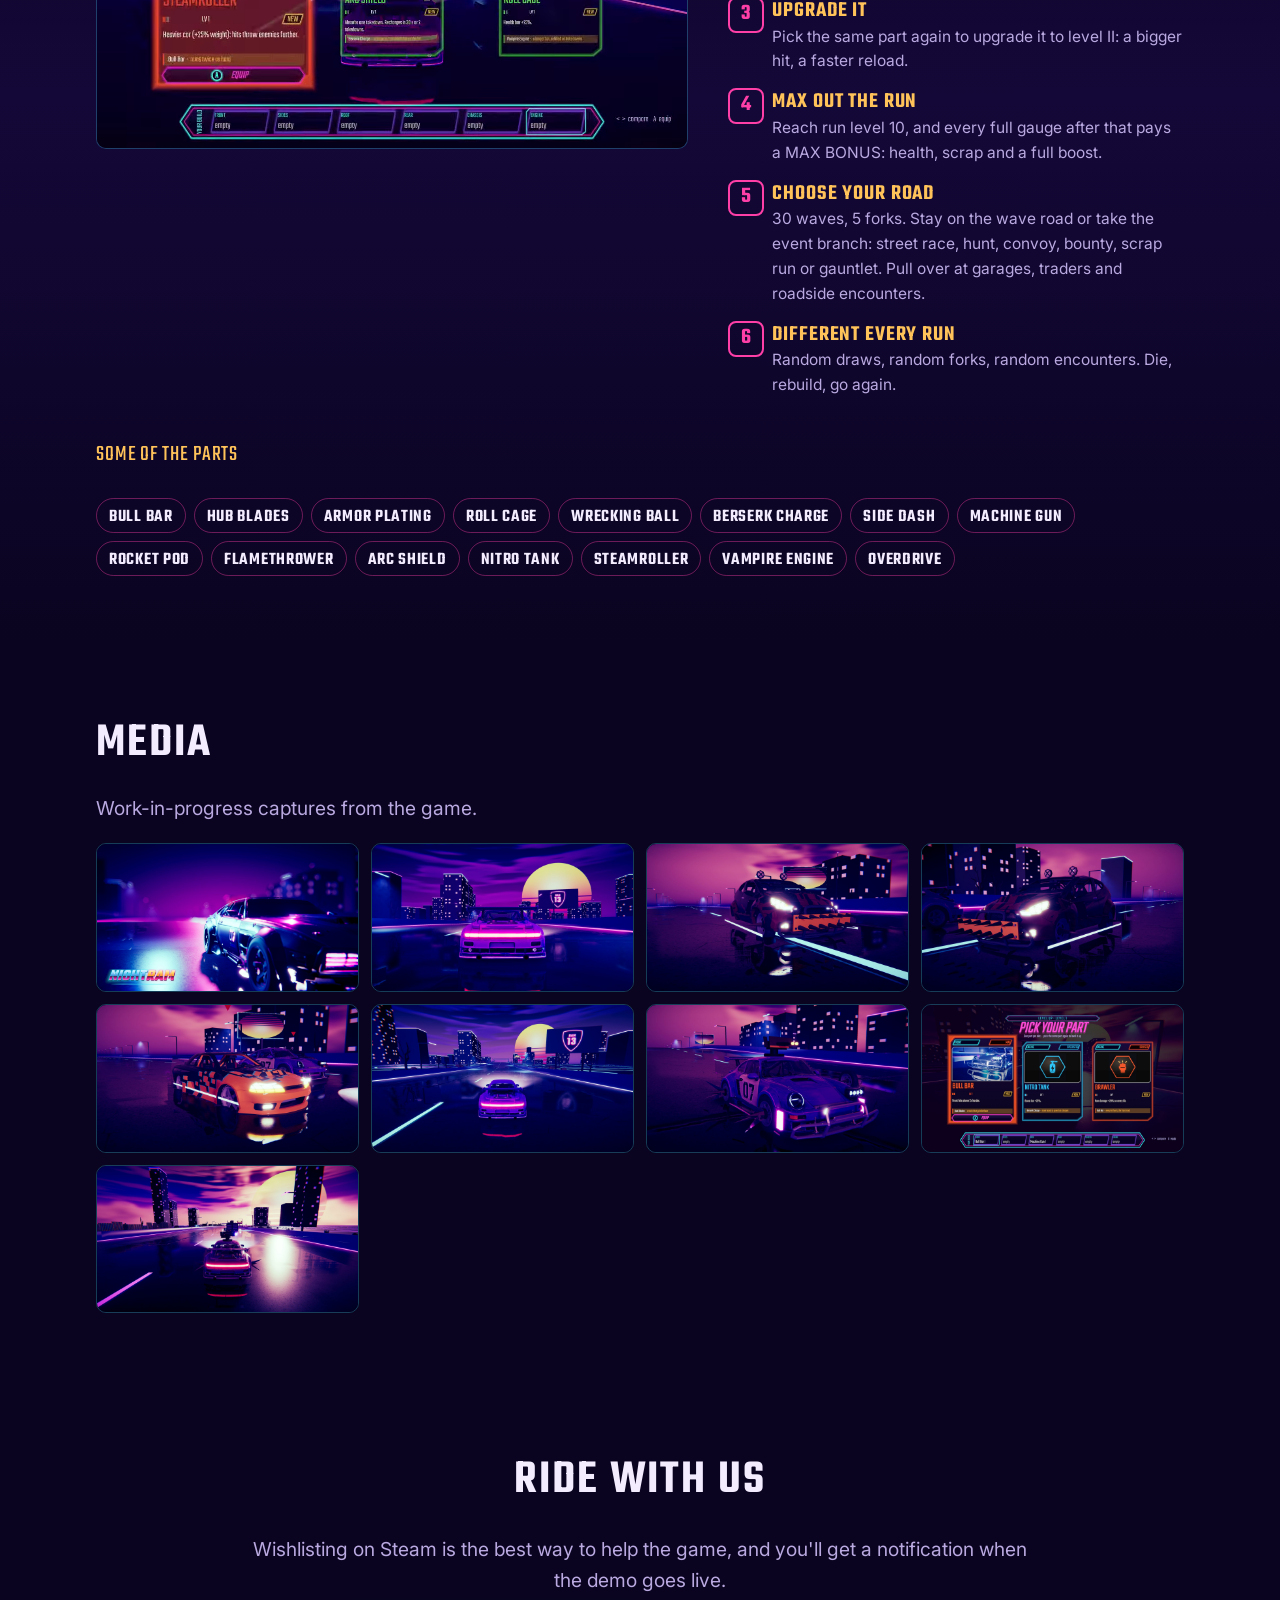
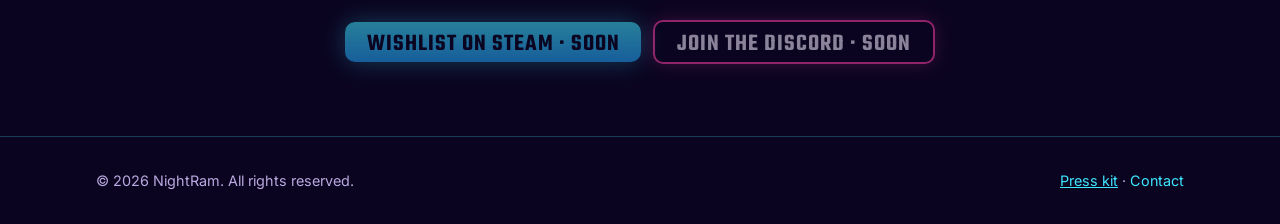
==== commit e830dc13: "Art's HUD-free damage stills; boss_cab loop in the boss slot Co-Authored-By: Claude Opus 5.5 <norepl" ====
--- a/index.html
+++ b/index.html
@@ -113,7 +113,7 @@
         with wears every hit you took&nbsp;&mdash; and so does the wreck you leave behind.</p>
 
       <div class="feature damage-hero">
-        <figure class="media" data-loop="car_damage"><img src="img/dmg-panels.jpg" alt="The GL1TCH 911 after a hit at night: the nose crushed, the door hanging open, debris in the air" loading="lazy"></figure>
+        <figure class="media" data-loop="car_damage"><img src="img/dmg-panels.jpg" alt="The GL1TCH 911 at night, its front wing crumpled and its door dented by a few hits" loading="lazy"></figure>
         <ul class="damage-points">
           <li><h3>Dents where you hit</h3><p>Nose into the rail and the corner folds. Hit it flat and the whole flank
             caves in. Two hits, two different dents.</p></li>
@@ -126,9 +126,9 @@
       </div>
 
       <div class="damage-grid">
-        <figure><img src="img/dmg-hanging.jpg" alt="The hero muscle car dragging its rear bumper on the road" loading="lazy"><figcaption>A rear bumper hanging on one side</figcaption></figure>
-        <figure><img src="img/dmg-crush.jpg" alt="The GL1TCH 911 hood torn off and flying over the car, the front crushed" loading="lazy"><figcaption>The hood tears off and flies</figcaption></figure>
-        <figure><img src="img/dmg-burn.jpg" alt="A gang car on fire on the neon highway" loading="lazy"><figcaption>Burning wreck on the neon highway</figcaption></figure>
+        <figure><img src="img/dmg-hanging.jpg" alt="The GL1TCH 911 with its door hanging open and its nose smashed, debris in the air" loading="lazy"><figcaption>A door hanging open</figcaption></figure>
+        <figure><img src="img/dmg-crush.jpg" alt="The GL1TCH 911 after a head-on hit: the nose crushed, the bonnet buckled" loading="lazy"><figcaption>A head-on crush</figcaption></figure>
+        <figure><img src="img/dmg-burn.jpg" alt="A gang car on fire, rolling down the neon highway" loading="lazy"><figcaption>A burning wreck rolling</figcaption></figure>
       </div>
     </div>
   </section>
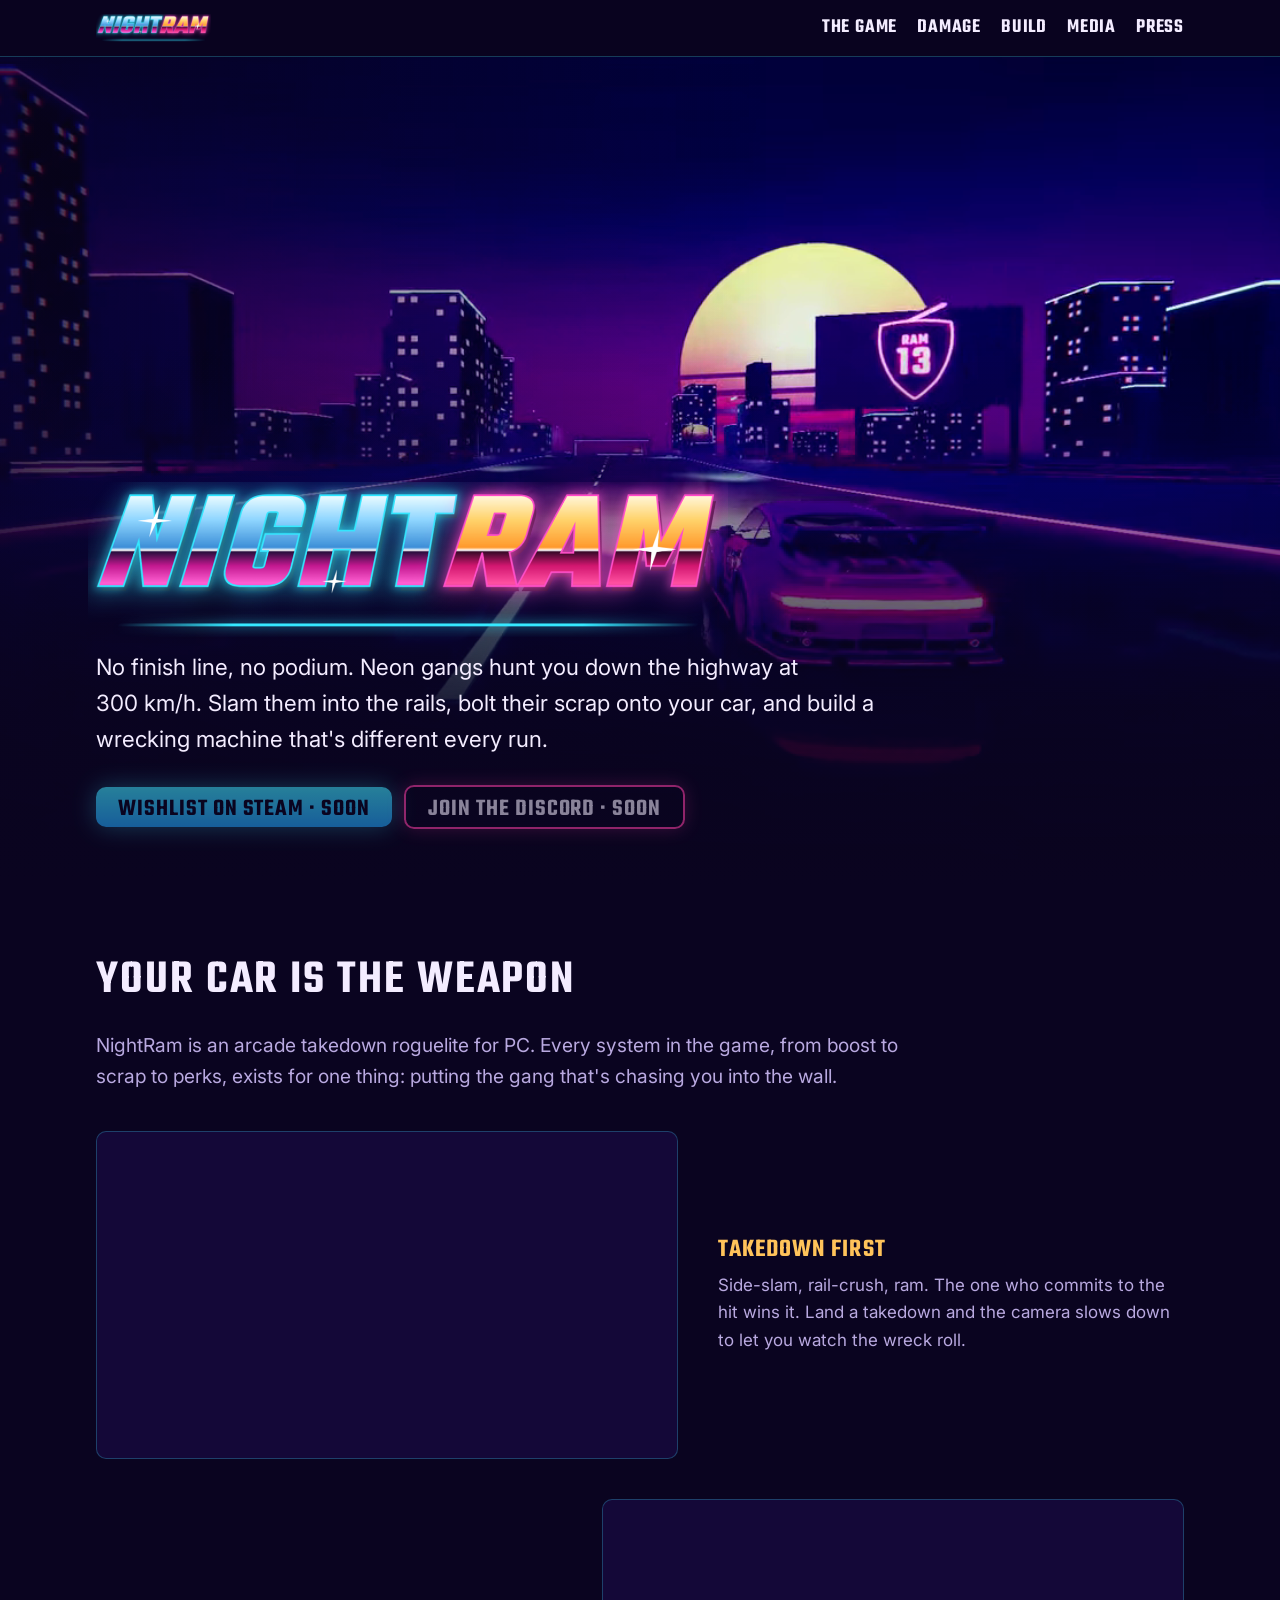
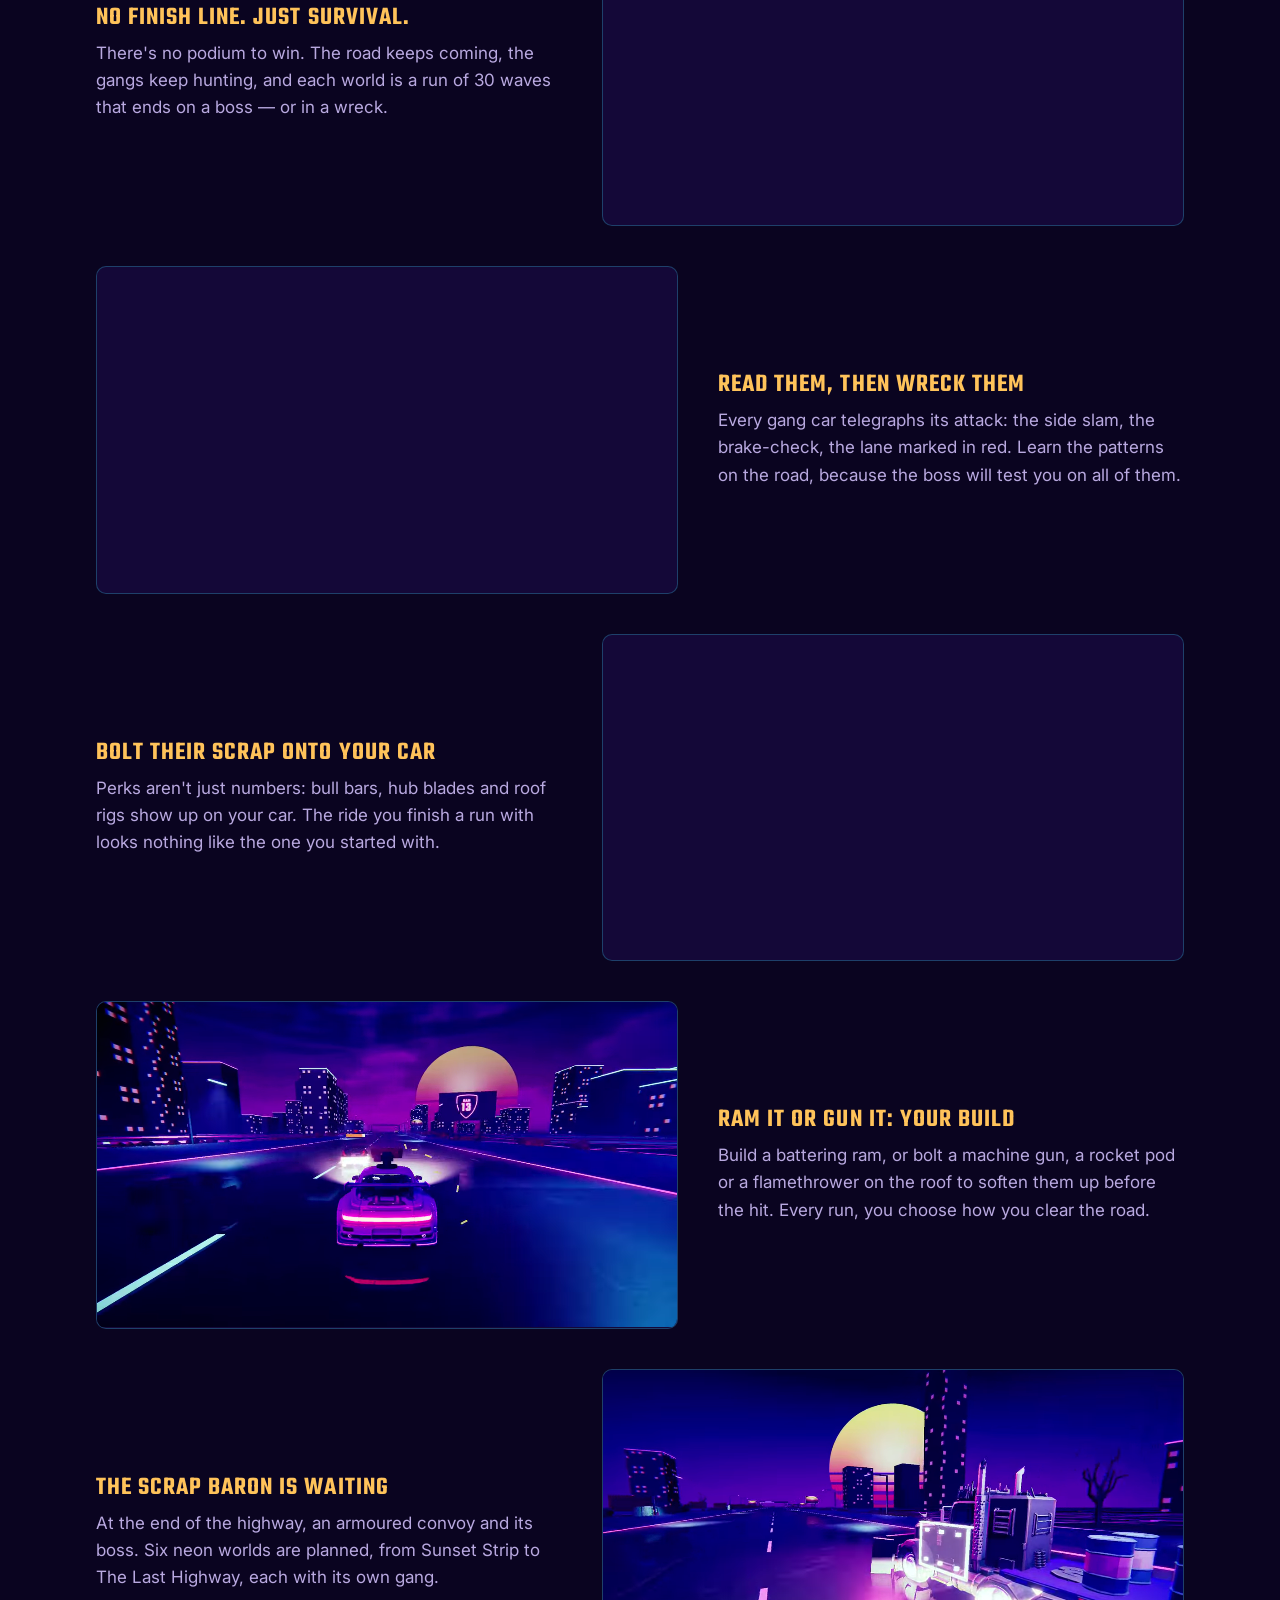
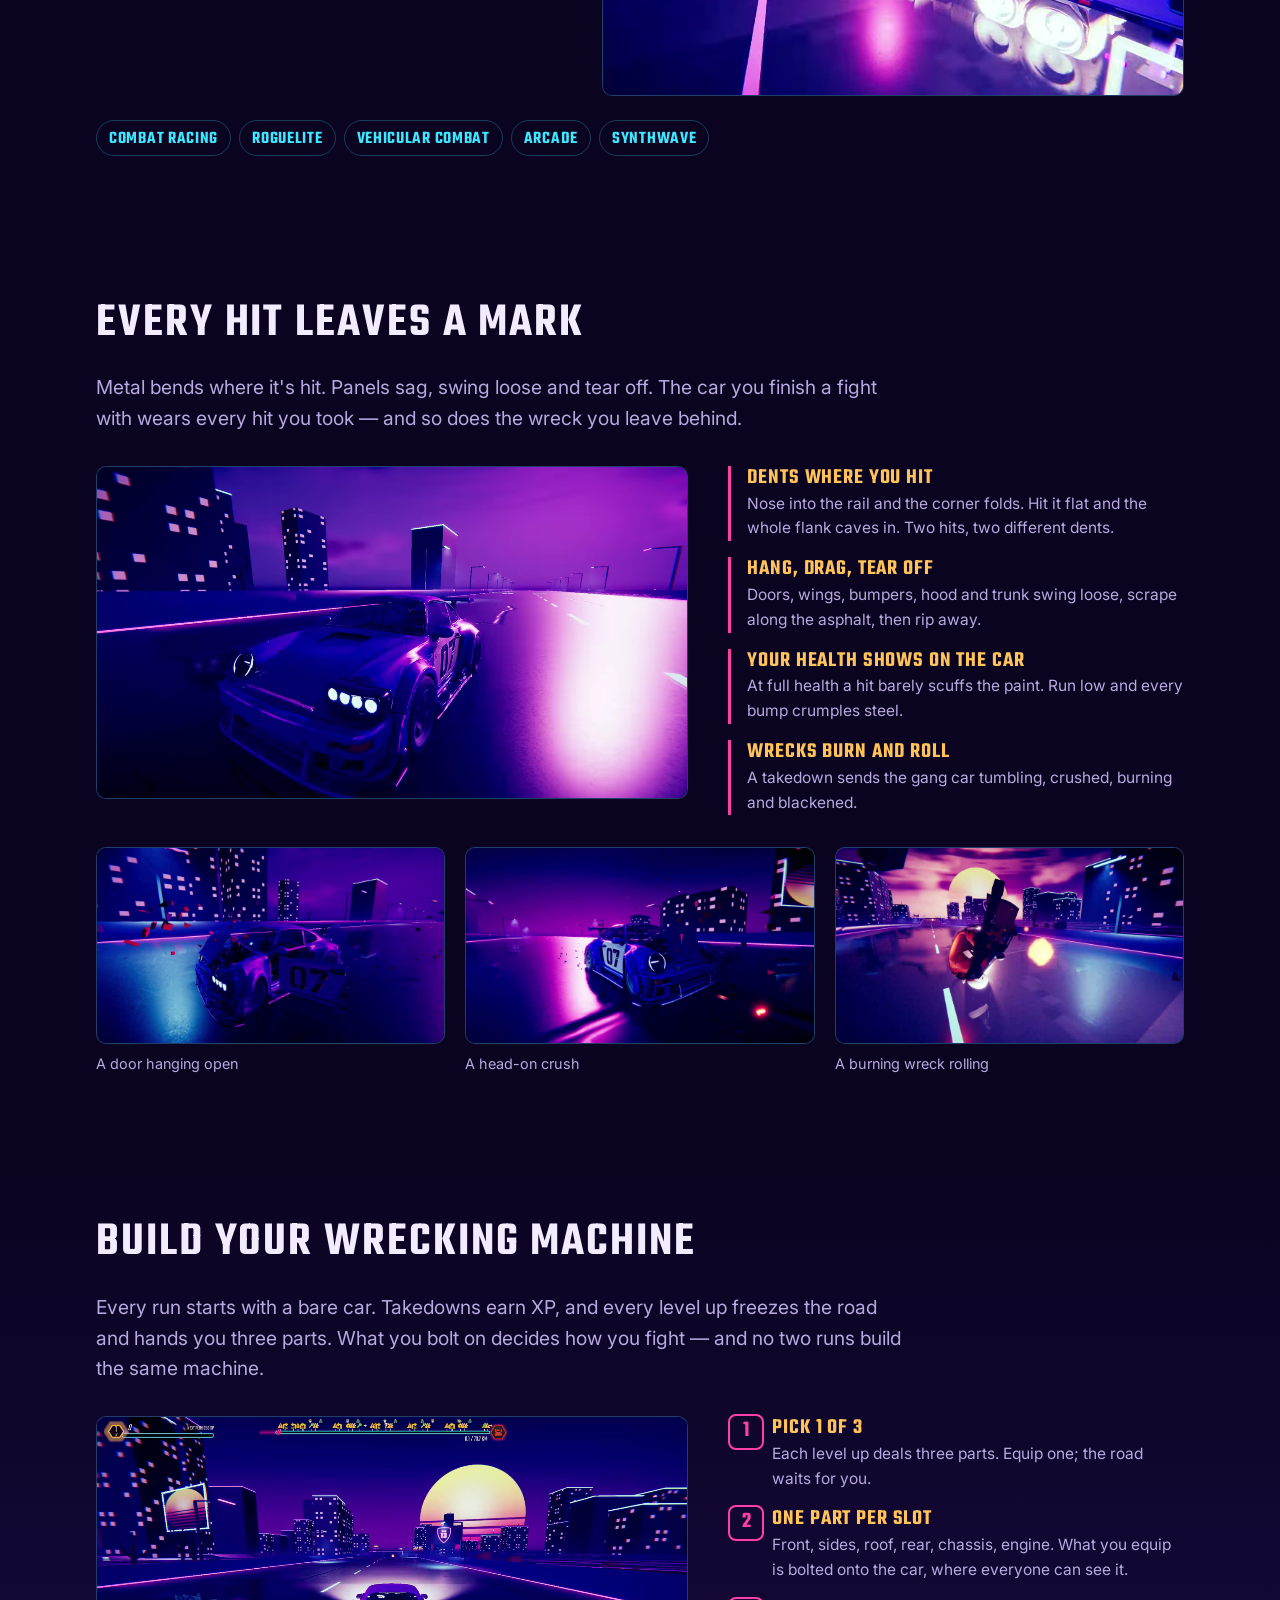
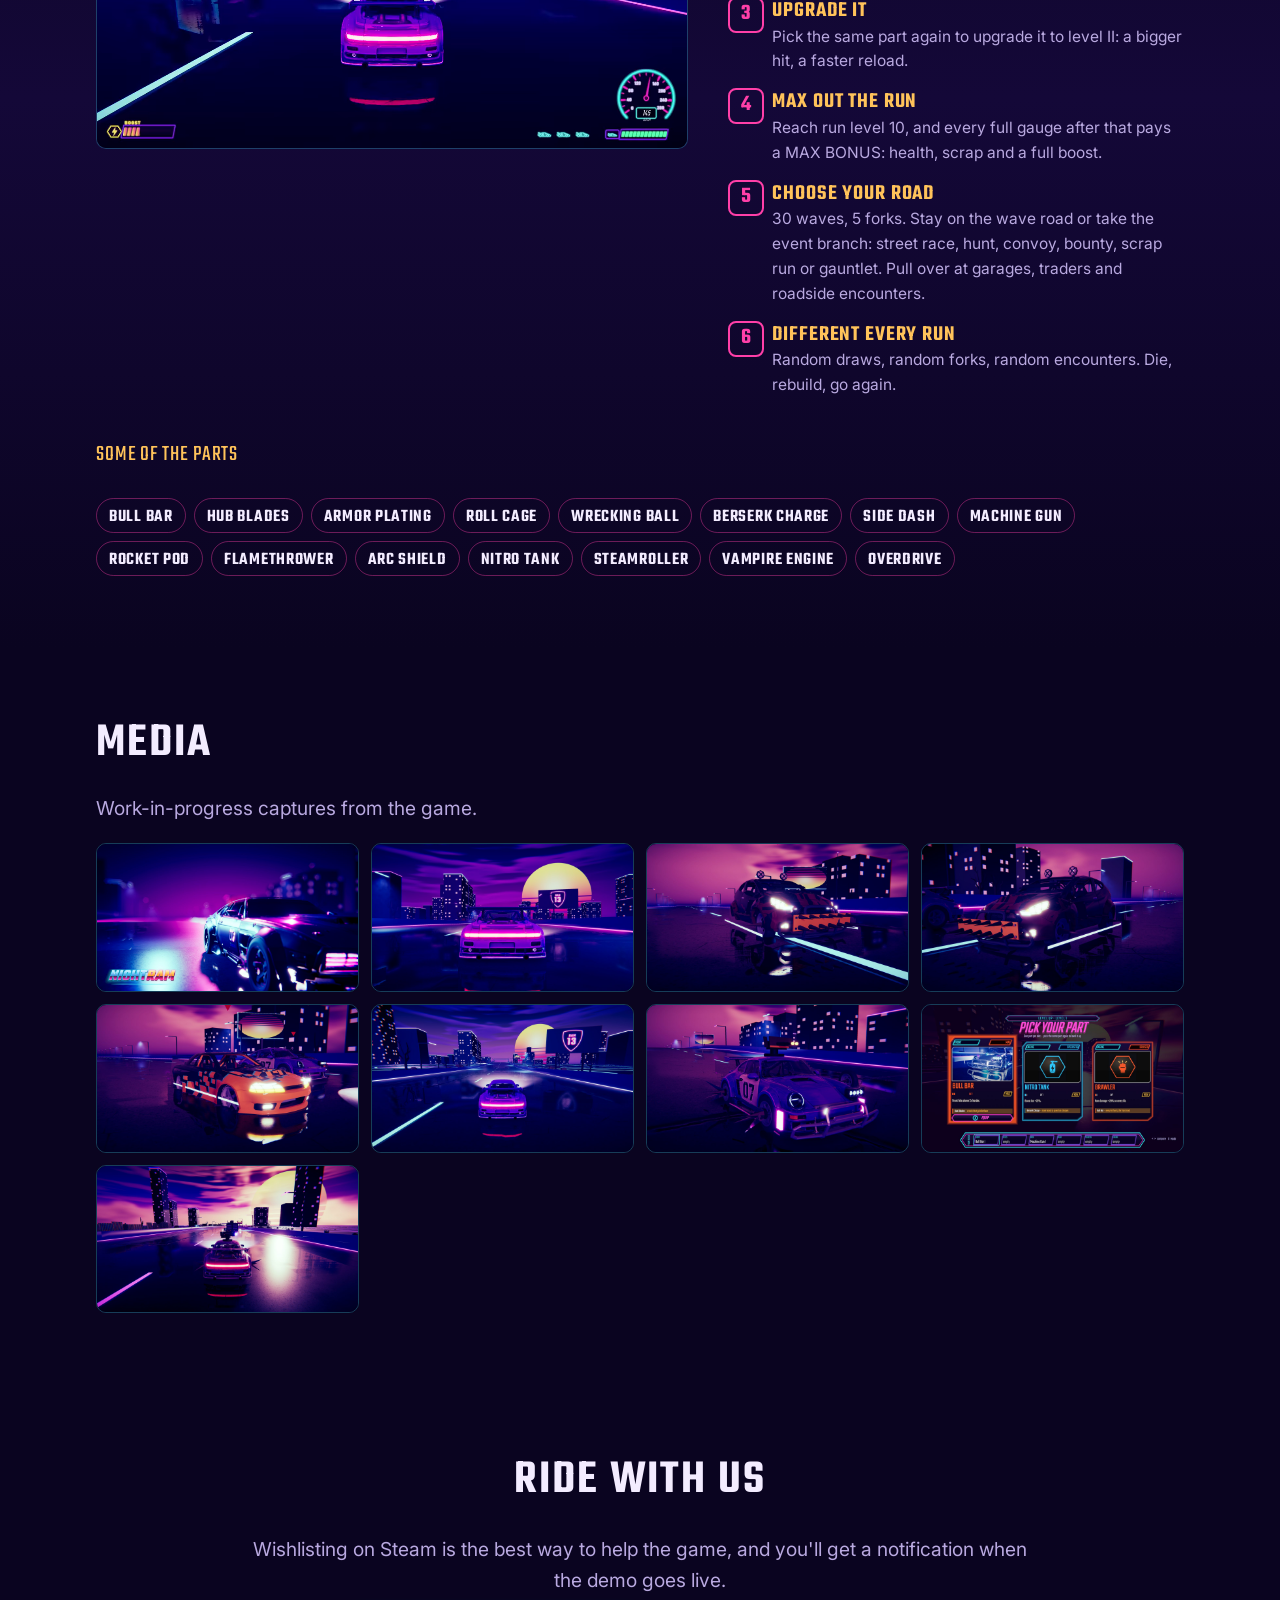
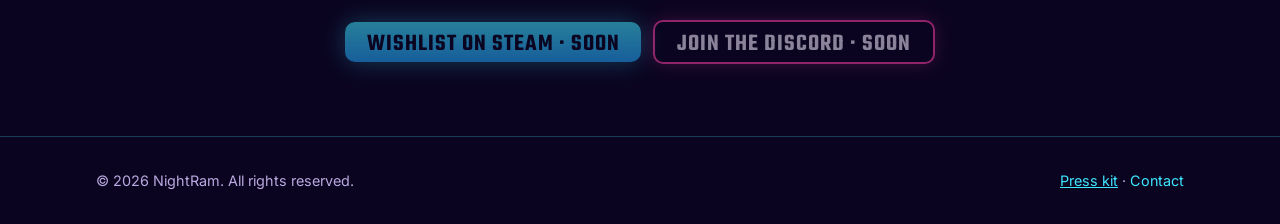
==== commit bd5046b5: "Absolute share URLs on nightram.com Co-Authored-By: Claude Opus 5.5 <noreply@anthropic.com>" ====
--- a/index.html
+++ b/index.html
@@ -8,7 +8,9 @@
   <meta property="og:type" content="website">
   <meta property="og:title" content="NightRam">
   <meta property="og:description" content="No finish line, no podium. Neon gangs hunt you down the highway. Slam them into the rails and survive to the boss.">
-  <meta property="og:image" content="img/og-image.jpg">
+  <meta property="og:url" content="https://nightram.com/">
+  <meta property="og:image" content="https://nightram.com/img/og-image.jpg">
+  <link rel="canonical" href="https://nightram.com/">
   <meta name="twitter:card" content="summary_large_image">
   <link rel="preconnect" href="https://fonts.googleapis.com">
   <link rel="preconnect" href="https://fonts.gstatic.com" crossorigin>
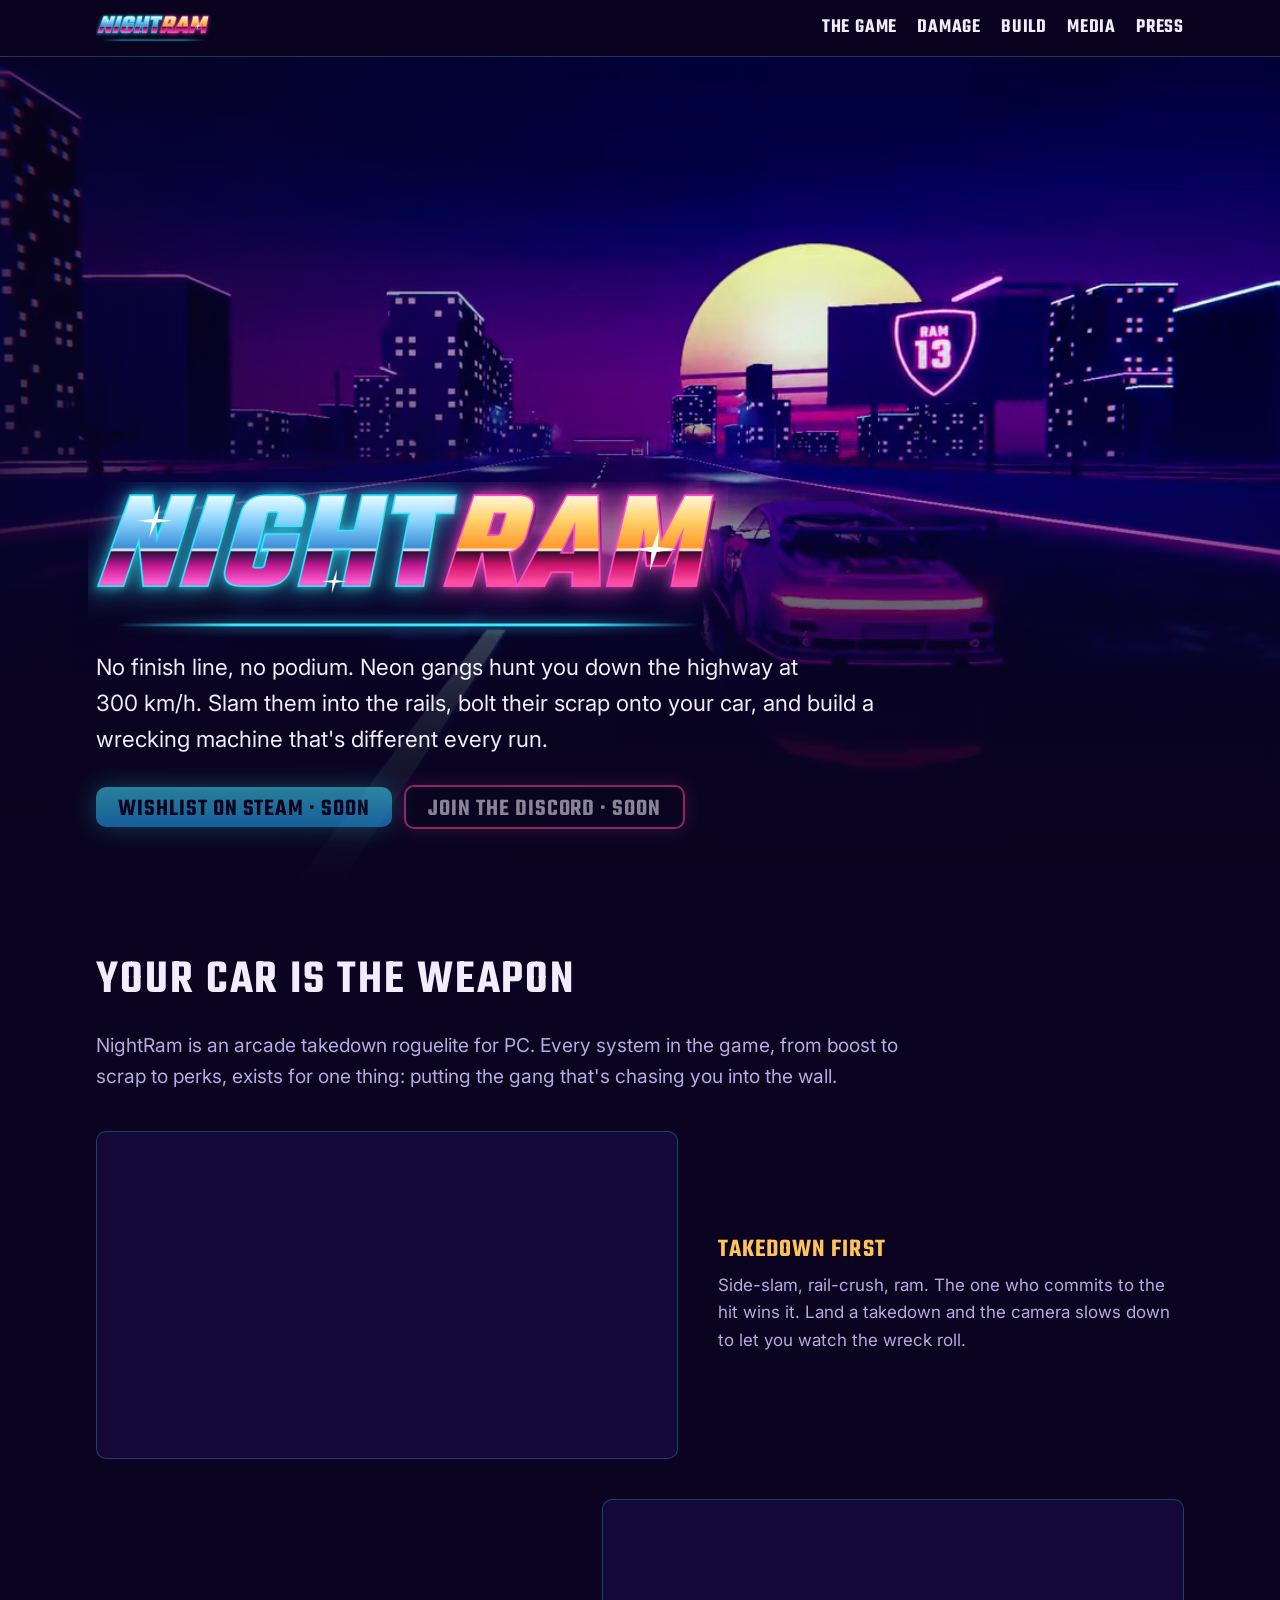
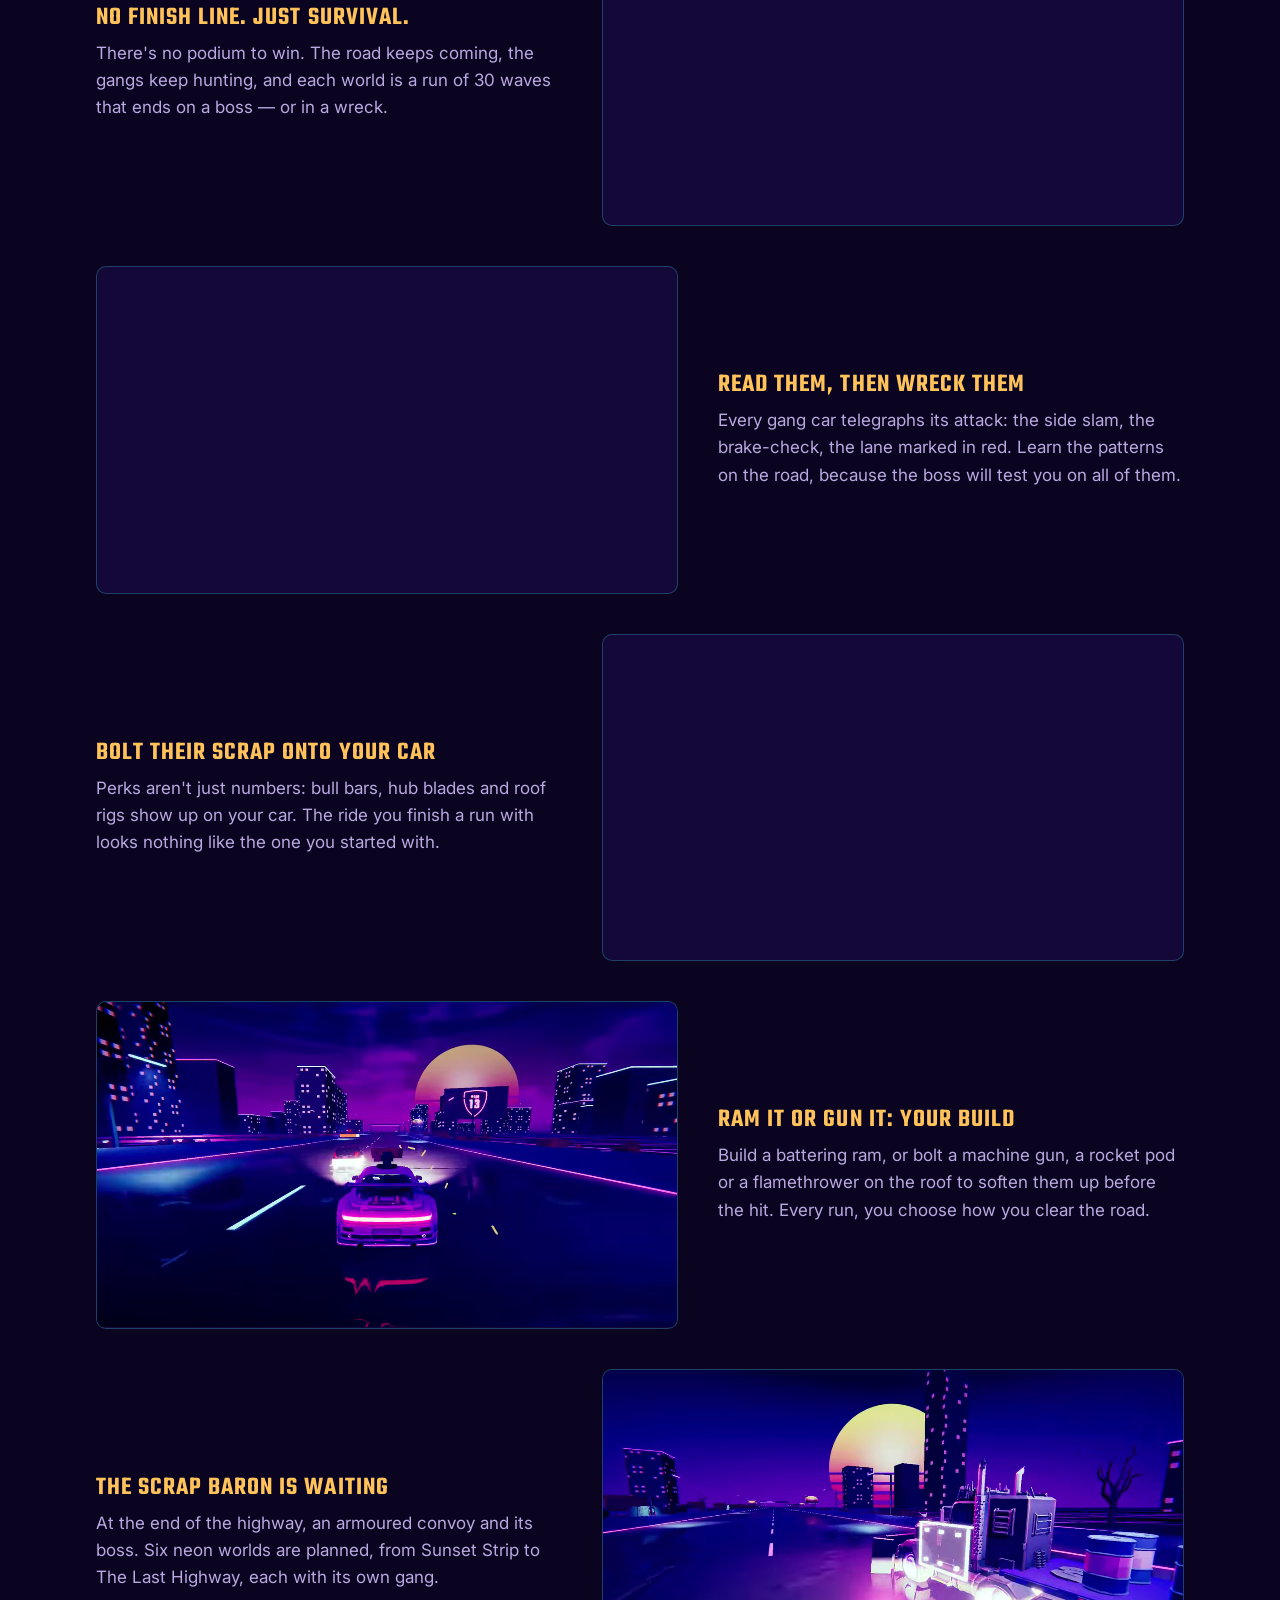
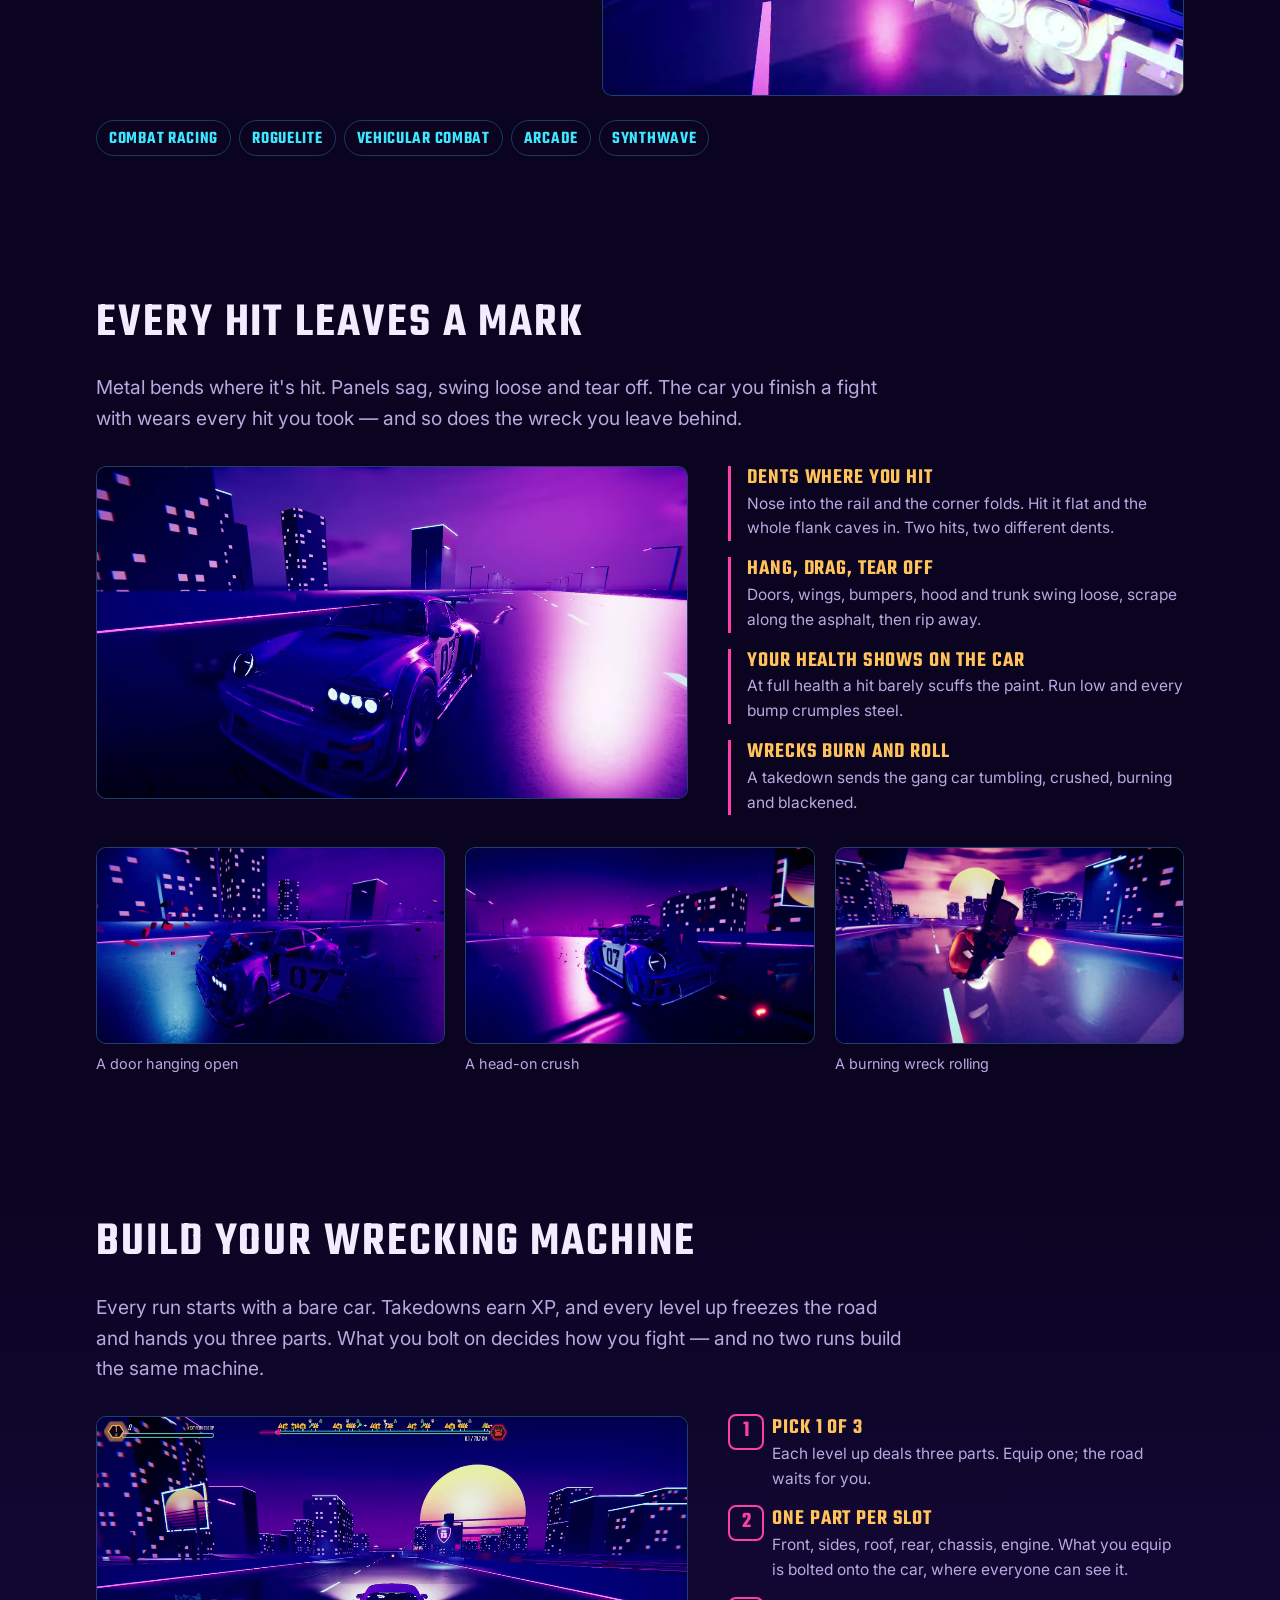
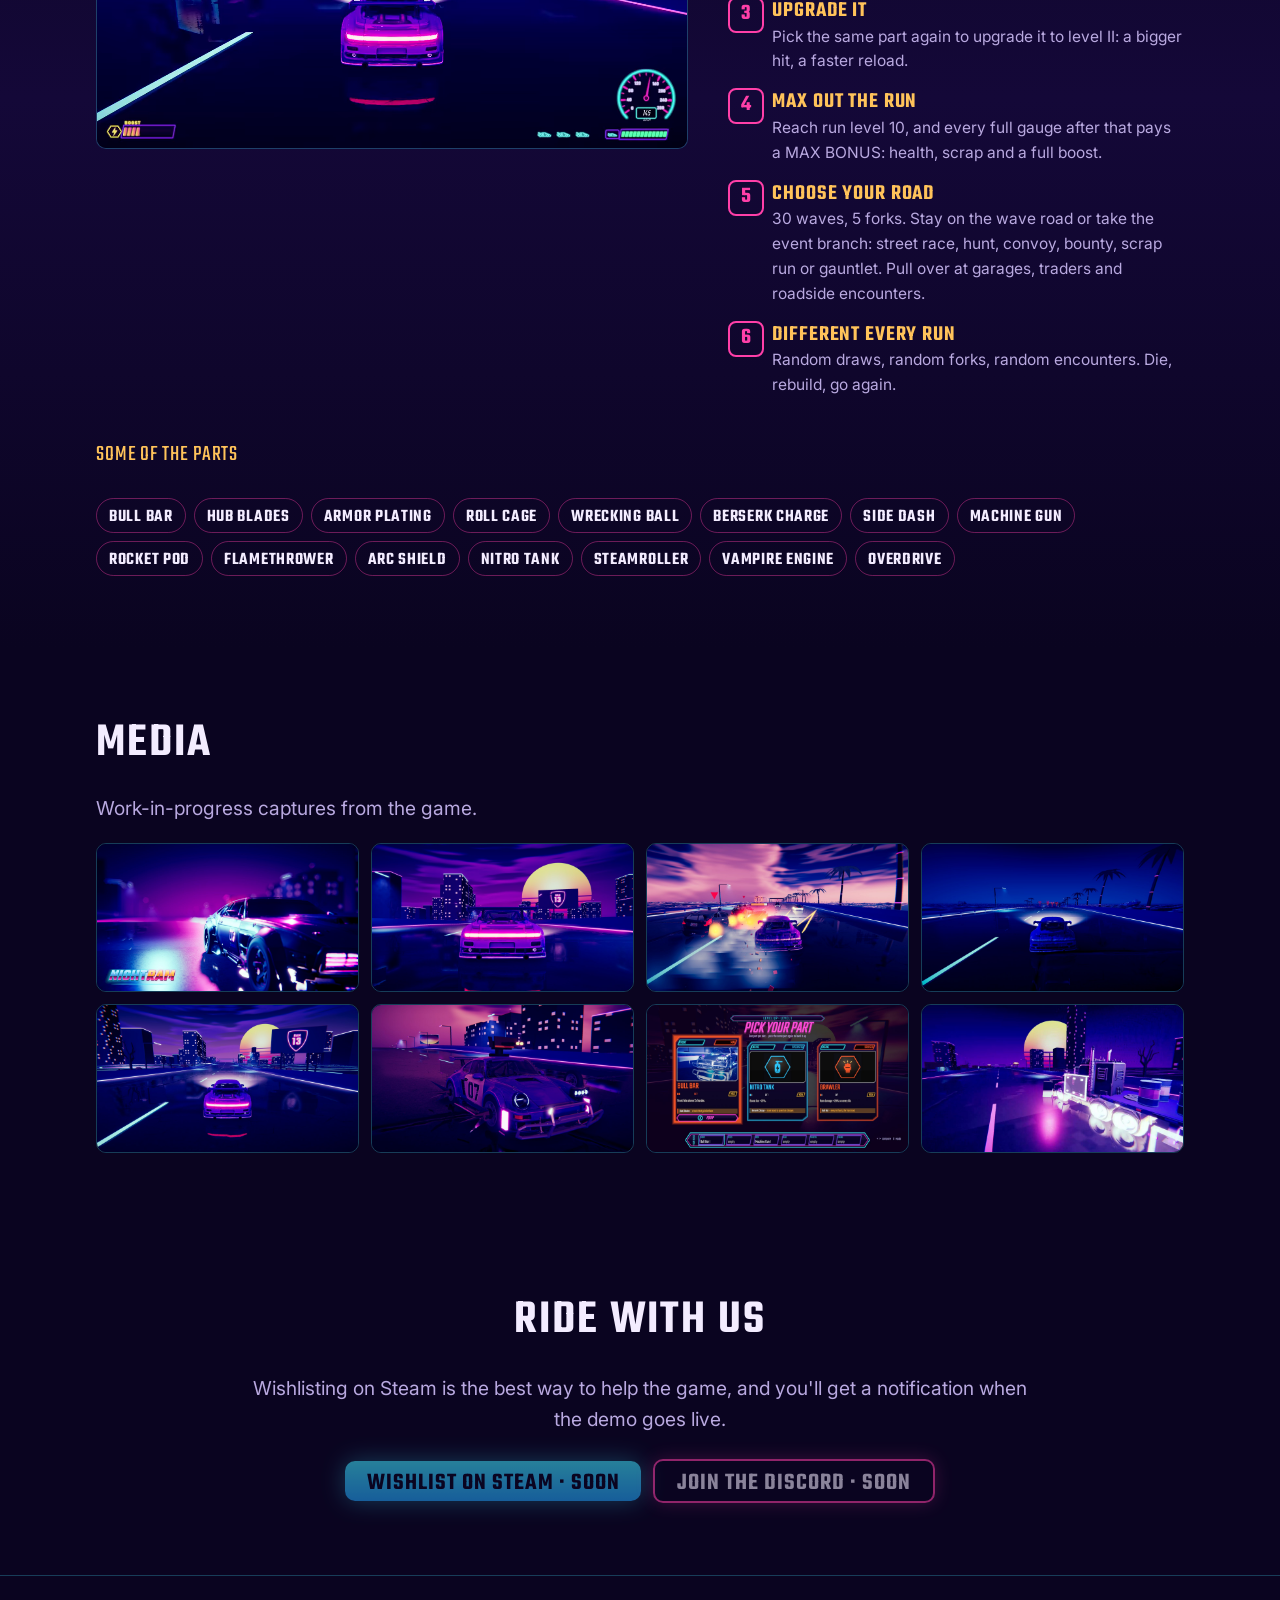
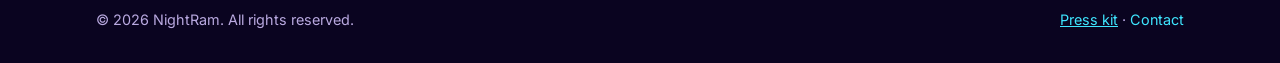
==== commit e049b052: "Images without the old enemy neons (interim: Neon Coast shots, boss retake frame) Co-Authored-By: Cl" ====
--- a/index.html
+++ b/index.html
@@ -52,7 +52,7 @@
 
       <div class="features">
         <div class="feature">
-          <figure class="media" data-loop="takedown_traffic takedown_rail"><img src="img/shot-gang.jpg" alt="A Raider gang car with a spiked ram plate, headlights blazing on the wet neon highway" loading="lazy"></figure>
+          <figure class="media" data-loop="takedown_traffic takedown_rail"><img src="img/shot-coast-chase.jpg" alt="The GL1TCH 911 chasing gang cars on Neon Coast at sunset, a hit car exploding ahead" loading="lazy"></figure>
           <div>
             <h3>Takedown first</h3>
             <p>Side-slam, rail-crush, ram. The one who commits to the hit wins it. Land a takedown and the camera
@@ -92,7 +92,7 @@
           </div>
         </div>
         <div class="feature">
-          <figure class="media" data-loop="boss_cab"><img src="img/shot-boss.jpg" alt="The Scrap Baron's armoured truck on a neon highway at night" loading="lazy"></figure>
+          <figure class="media" data-loop="boss_cab"><img src="img/shot-boss-cab.jpg" alt="The Scrap Baron's armoured rig, lit up, against the retro sun" loading="lazy"></figure>
           <div>
             <h3>The Scrap Baron is waiting</h3>
             <p>At the end of the highway, an armoured convoy and its boss. Six neon worlds are planned, from
@@ -175,13 +175,12 @@
       <div class="gallery">
         <a href="img/keyart-logo.jpg"><img src="img/keyart-logo.jpg" alt="Key art: the NIGHT RUNNER muscle car in neon light" loading="lazy"></a>
         <a href="img/shot-highway.jpg"><img src="img/shot-highway.jpg" alt="Highway at sunset" loading="lazy"></a>
-        <a href="img/shot-gang.jpg"><img src="img/shot-gang.jpg" alt="Raider gang car" loading="lazy"></a>
-        <a href="img/shot-raider.jpg"><img src="img/shot-raider.jpg" alt="Raider close-up" loading="lazy"></a>
-        <a href="img/shot-desertrat.jpg"><img src="img/shot-desertrat.jpg" alt="Desert Rat close-up, orange checker livery" loading="lazy"></a>
+        <a href="img/shot-coast-chase.jpg"><img src="img/shot-coast-chase.jpg" alt="The GL1TCH 911 chasing gang cars on Neon Coast at sunset, a hit car exploding ahead" loading="lazy"></a>
+        <a href="img/shot-coast-night.jpg"><img src="img/shot-coast-night.jpg" alt="The GL1TCH 911 on the Neon Coast seafront at night, palm trees along the road" loading="lazy"></a>
         <a href="img/shot-coast.jpg"><img src="img/shot-coast.jpg" alt="Neon Coast" loading="lazy"></a>
         <a href="img/shot-build.jpg"><img src="img/shot-build.jpg" alt="Perk parts on the car" loading="lazy"></a>
         <a href="img/shot-cards.jpg"><img src="img/shot-cards.jpg" alt="The level-up part cards" loading="lazy"></a>
-        <a href="img/shot-boss.jpg"><img src="img/shot-boss.jpg" alt="The Scrap Baron" loading="lazy"></a>
+        <a href="img/shot-boss-cab.jpg"><img src="img/shot-boss-cab.jpg" alt="The Scrap Baron's rig, lit up, against the retro sun" loading="lazy"></a>
       </div>
     </div>
   </section>
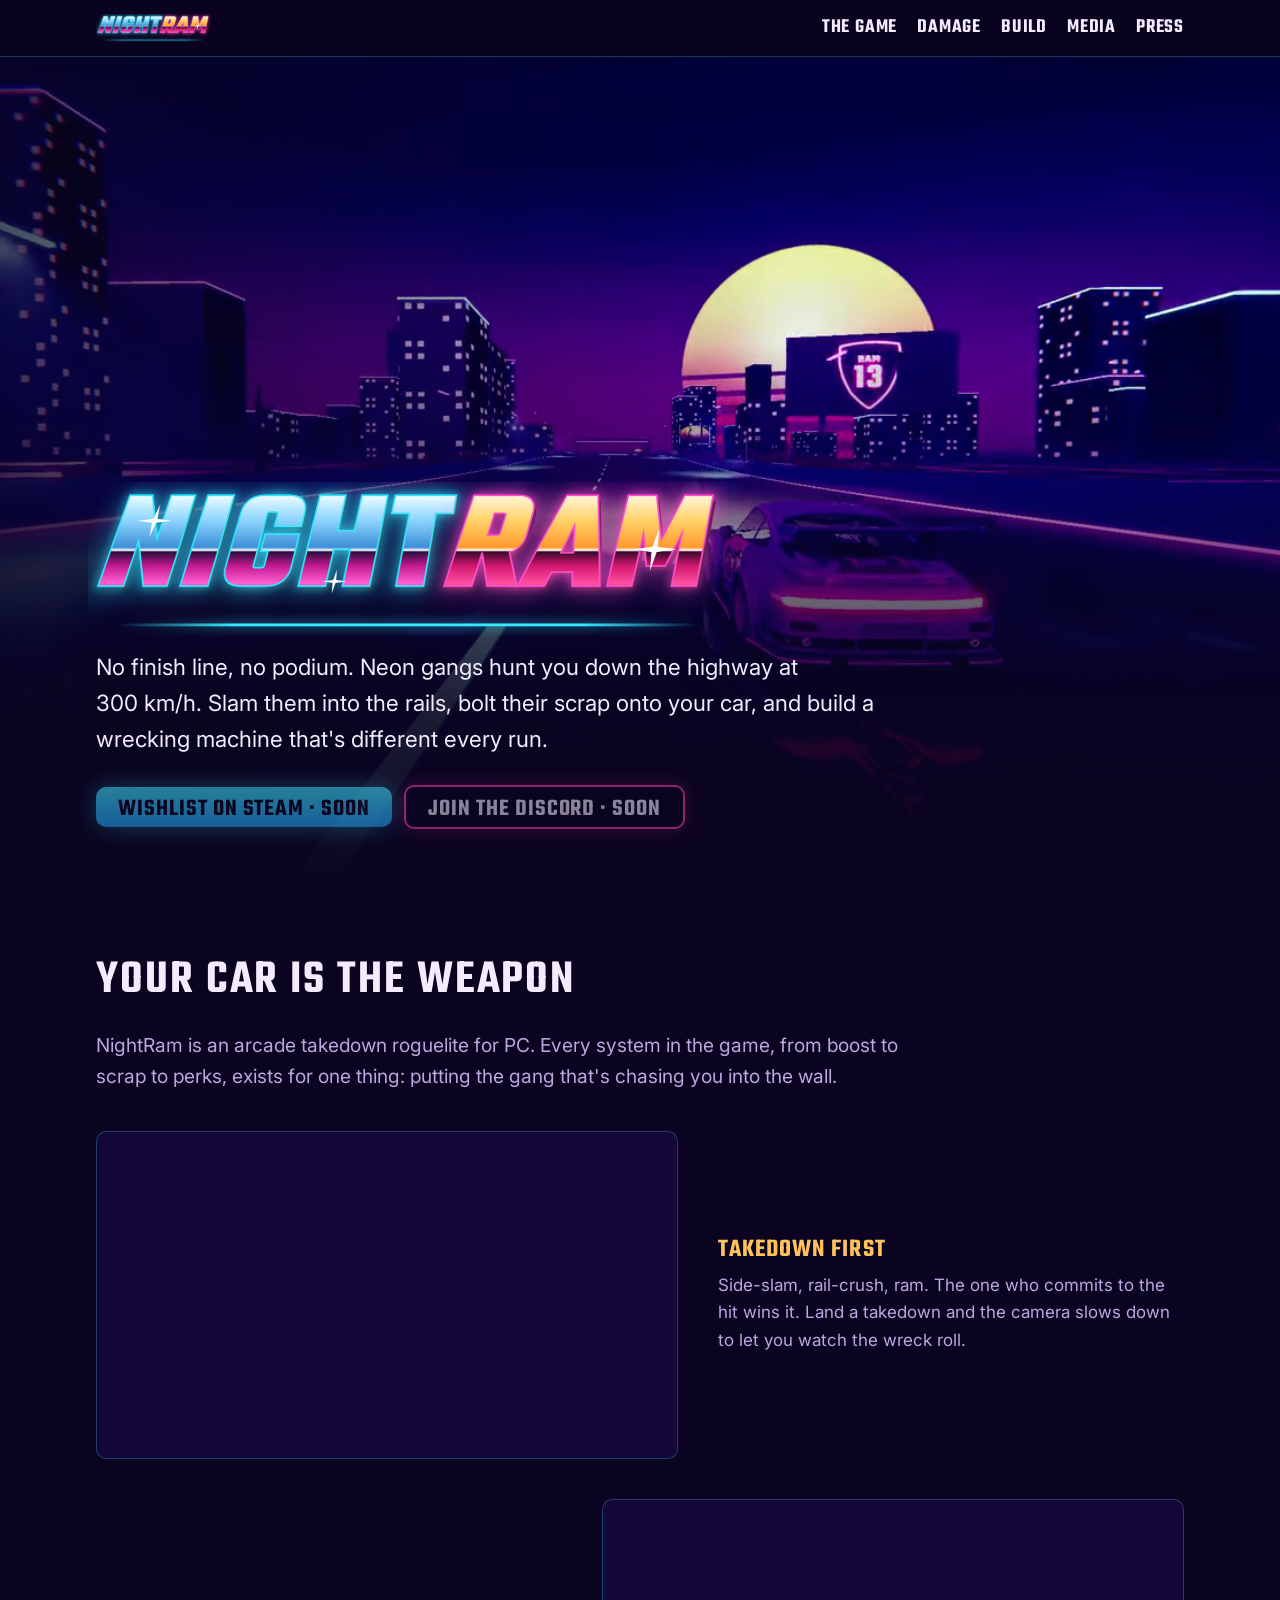
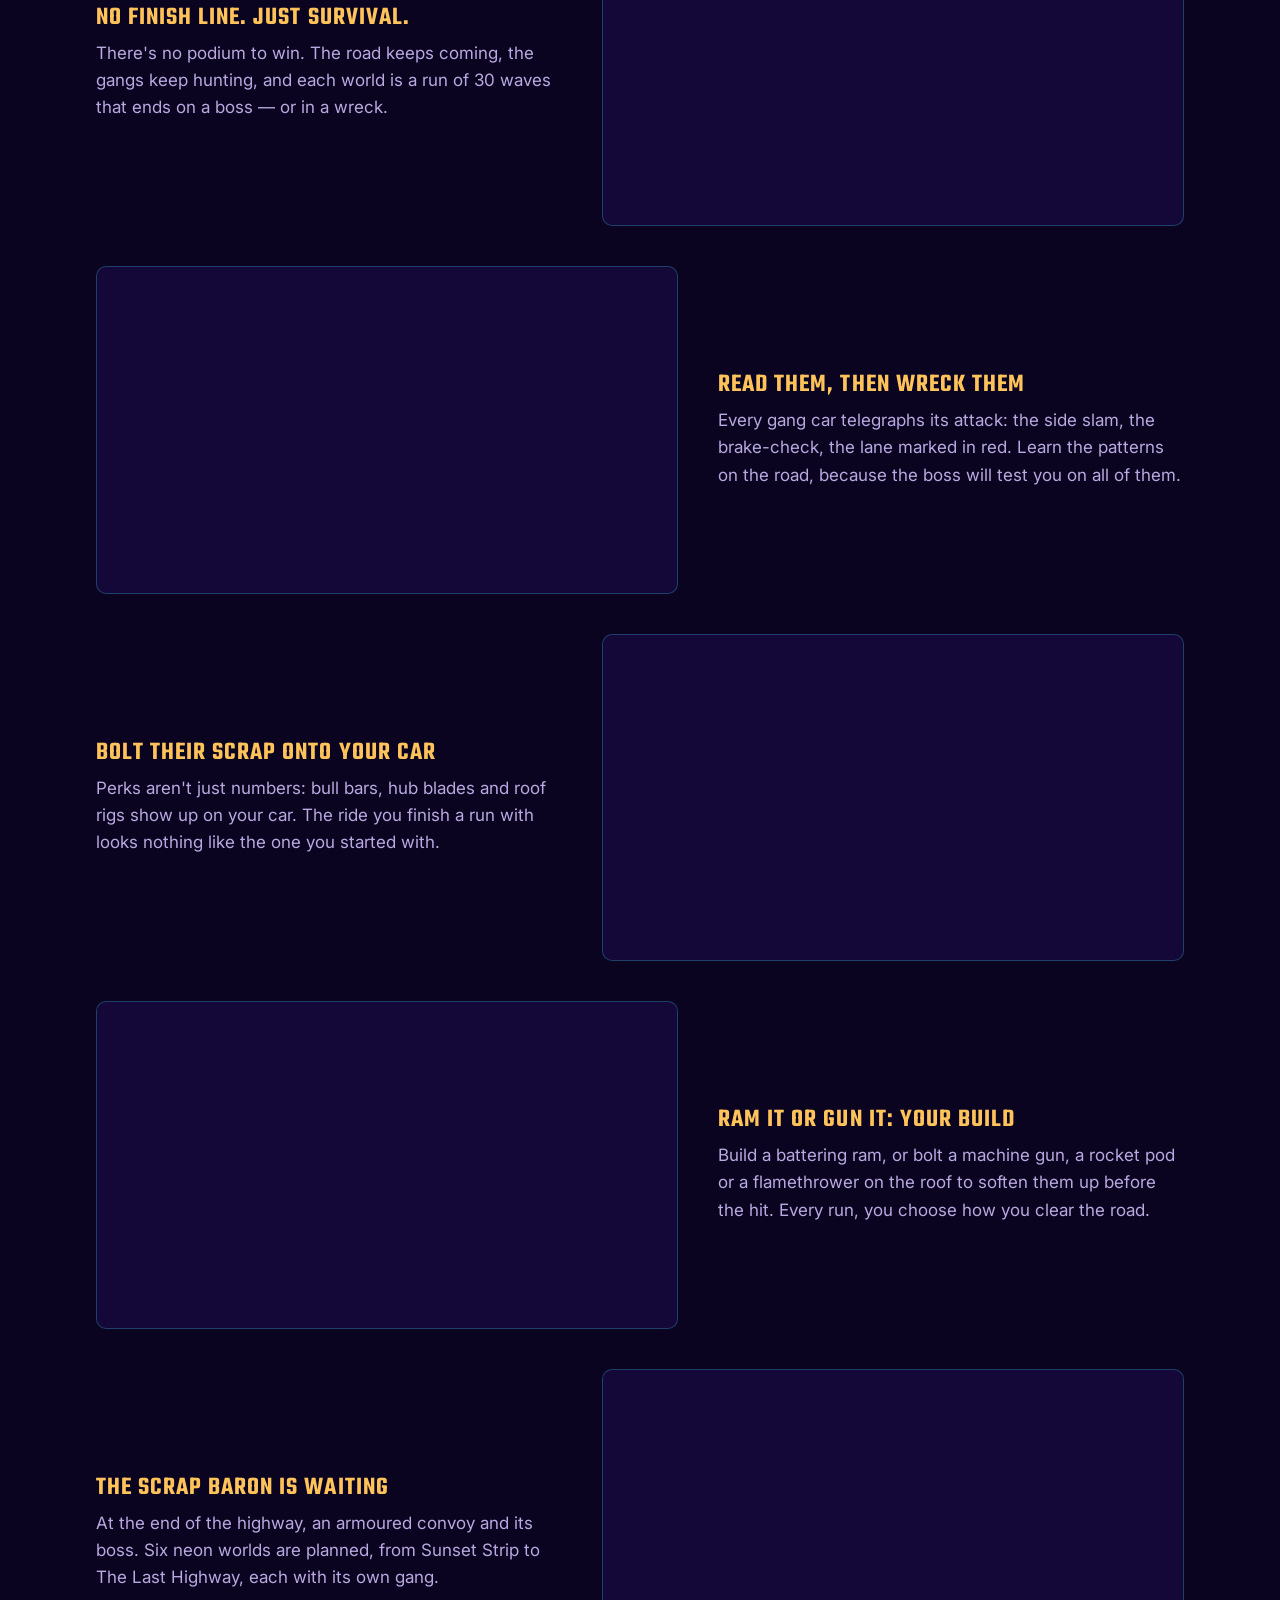
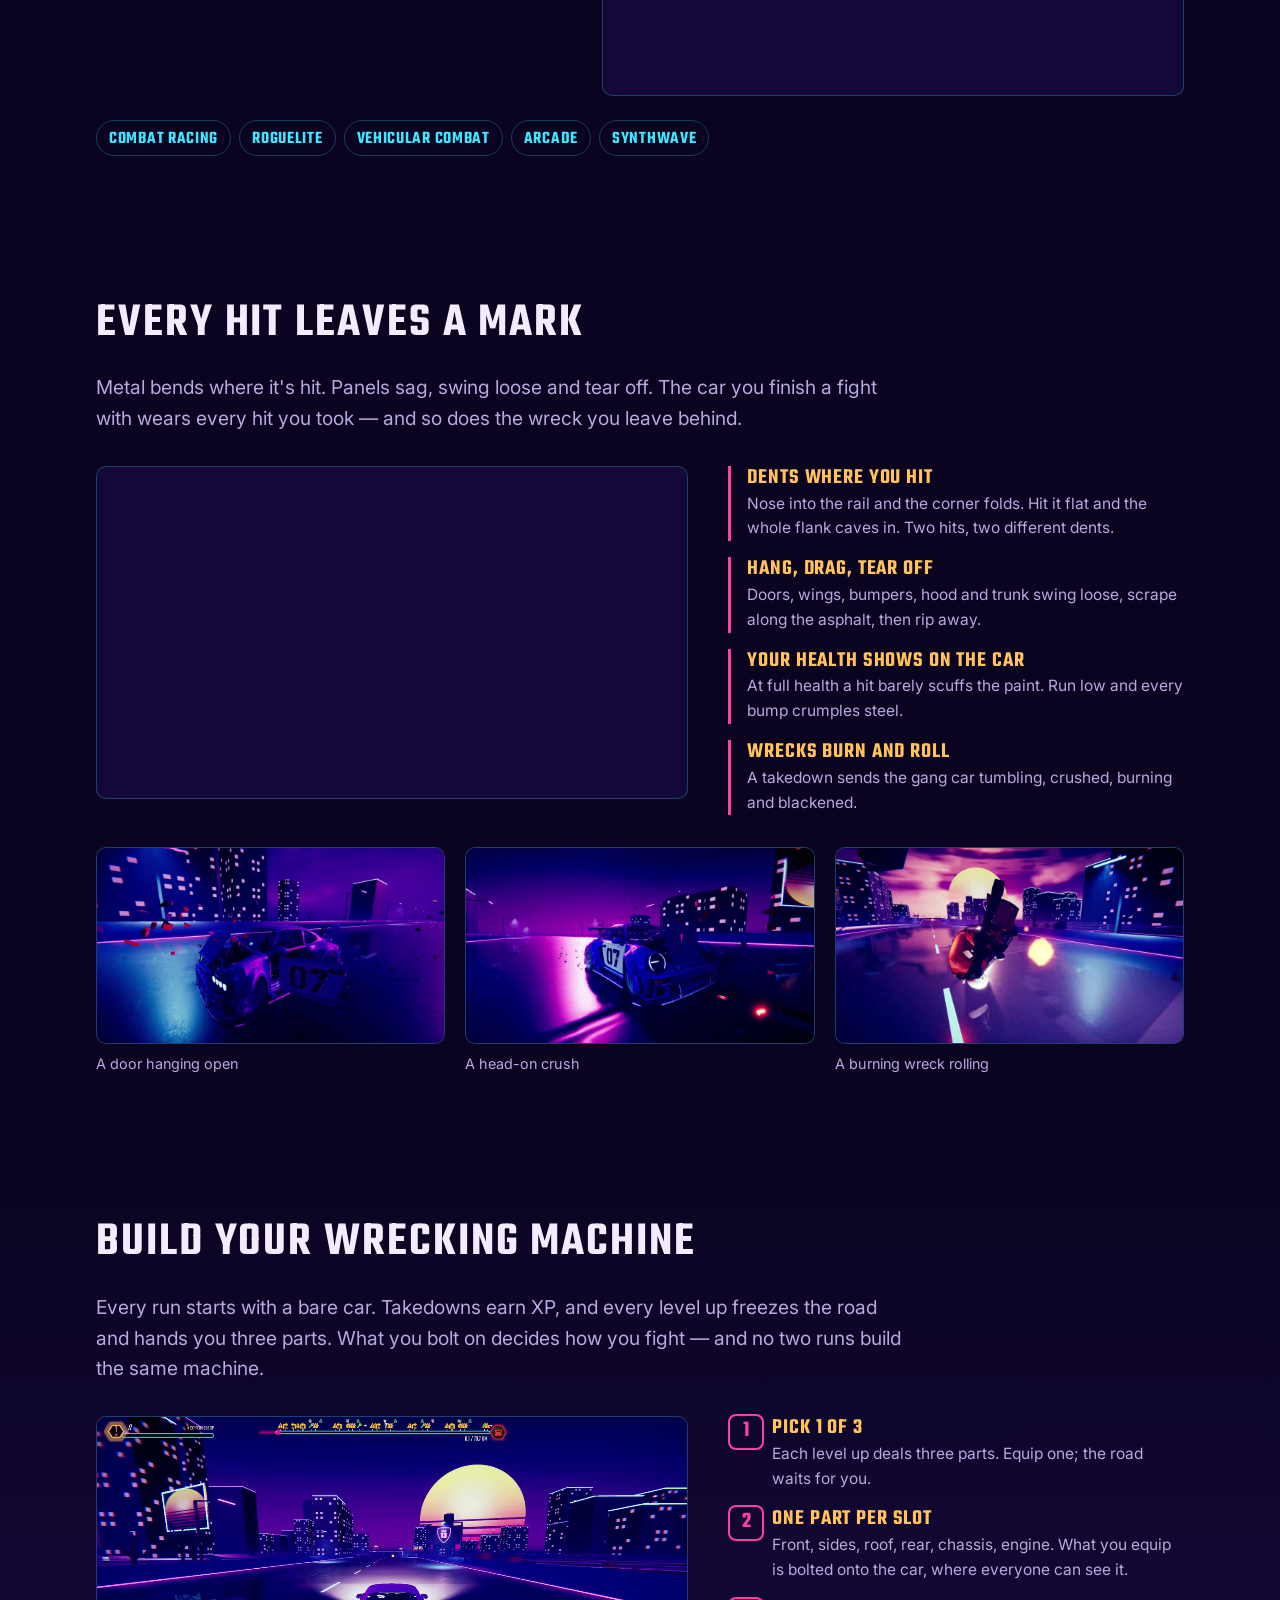
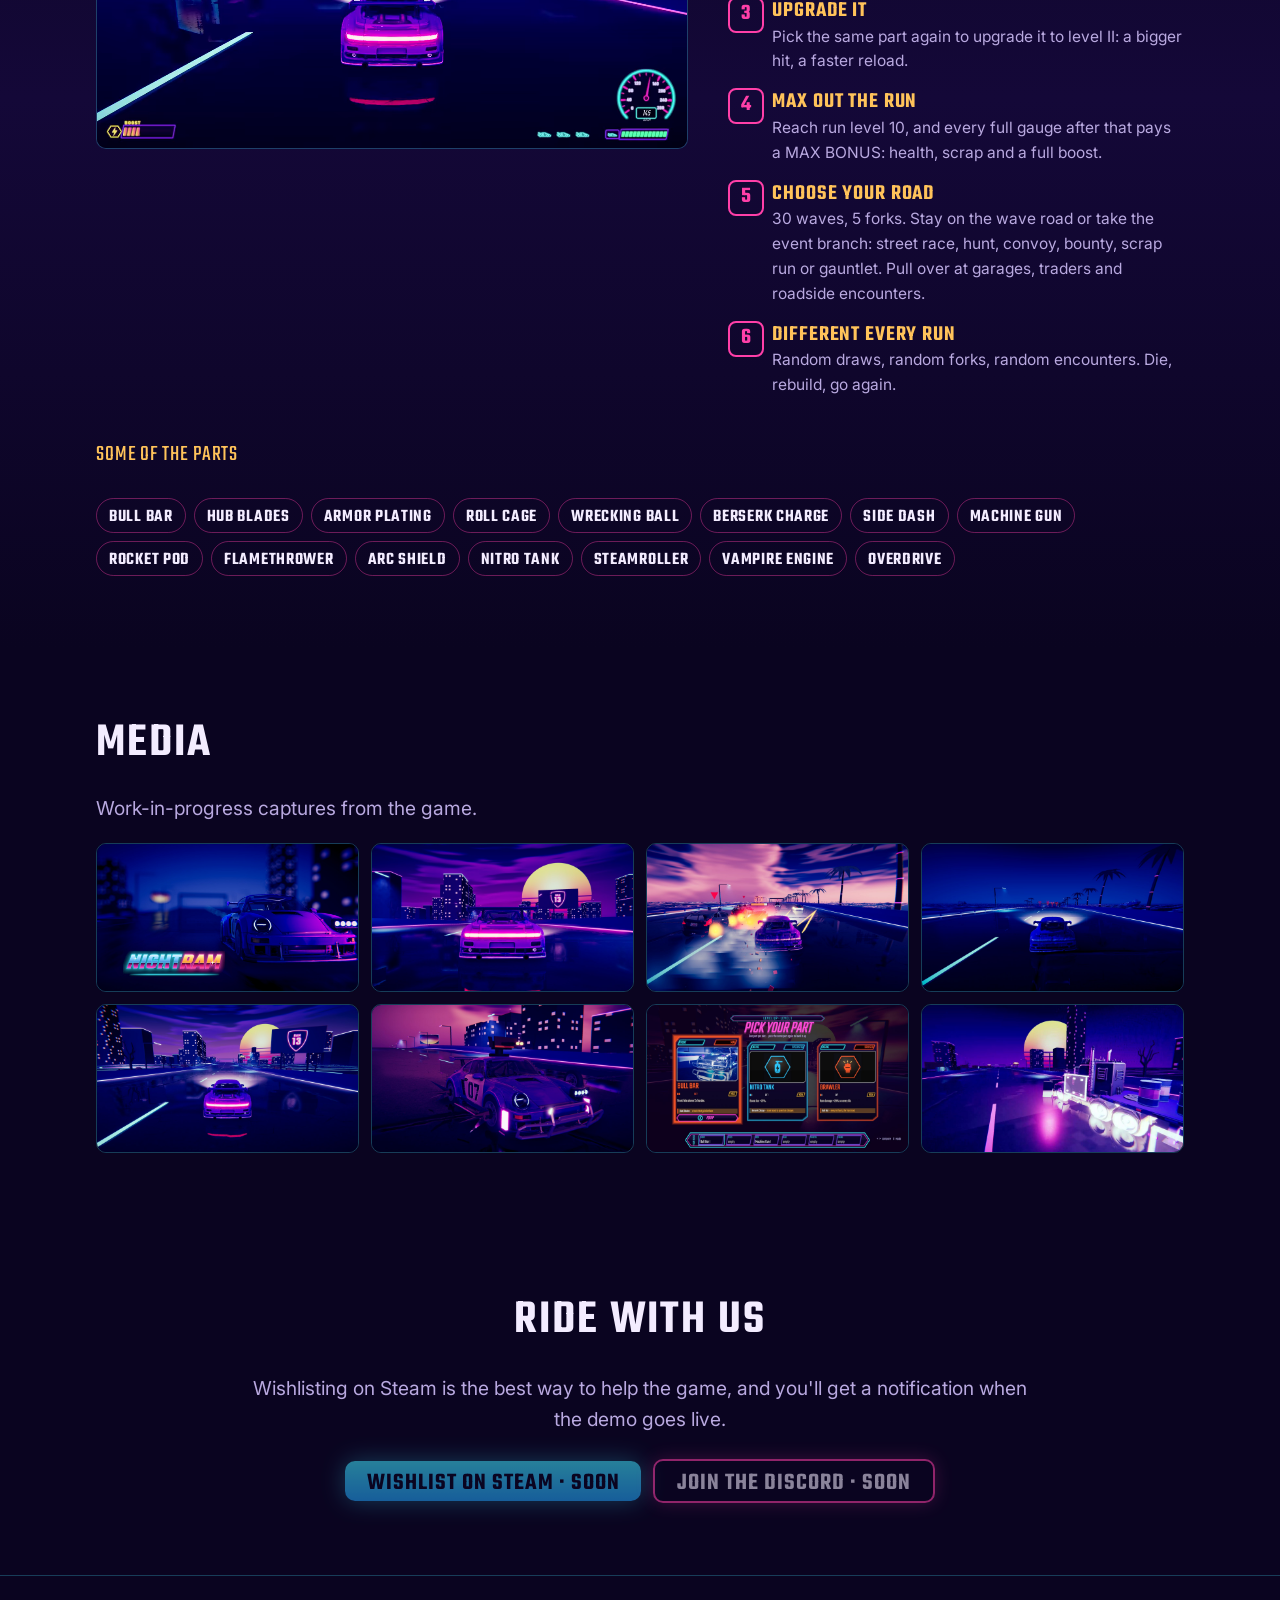
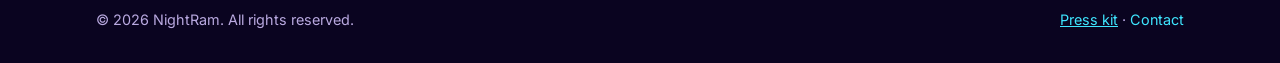
==== commit 6194dd37: "Key art A (GL1TCH 911): hero, press kit key art, share image Co-Authored-By: Claude Opus 5.5 <norepl" ====
--- a/index.html
+++ b/index.html
@@ -173,7 +173,7 @@
       <h2>Media</h2>
       <p class="lead">Work-in-progress captures from the game.</p>
       <div class="gallery">
-        <a href="img/keyart-logo.jpg"><img src="img/keyart-logo.jpg" alt="Key art: the NIGHT RUNNER muscle car in neon light" loading="lazy"></a>
+        <a href="img/keyart-logo.jpg"><img src="img/keyart-logo.jpg" alt="Key art: the GL1TCH 911 on a dark wet street at night, the NightRam logo" loading="lazy"></a>
         <a href="img/shot-highway.jpg"><img src="img/shot-highway.jpg" alt="Highway at sunset" loading="lazy"></a>
         <a href="img/shot-coast-chase.jpg"><img src="img/shot-coast-chase.jpg" alt="The GL1TCH 911 chasing gang cars on Neon Coast at sunset, a hit car exploding ahead" loading="lazy"></a>
         <a href="img/shot-coast-night.jpg"><img src="img/shot-coast-night.jpg" alt="The GL1TCH 911 on the Neon Coast seafront at night, palm trees along the road" loading="lazy"></a>
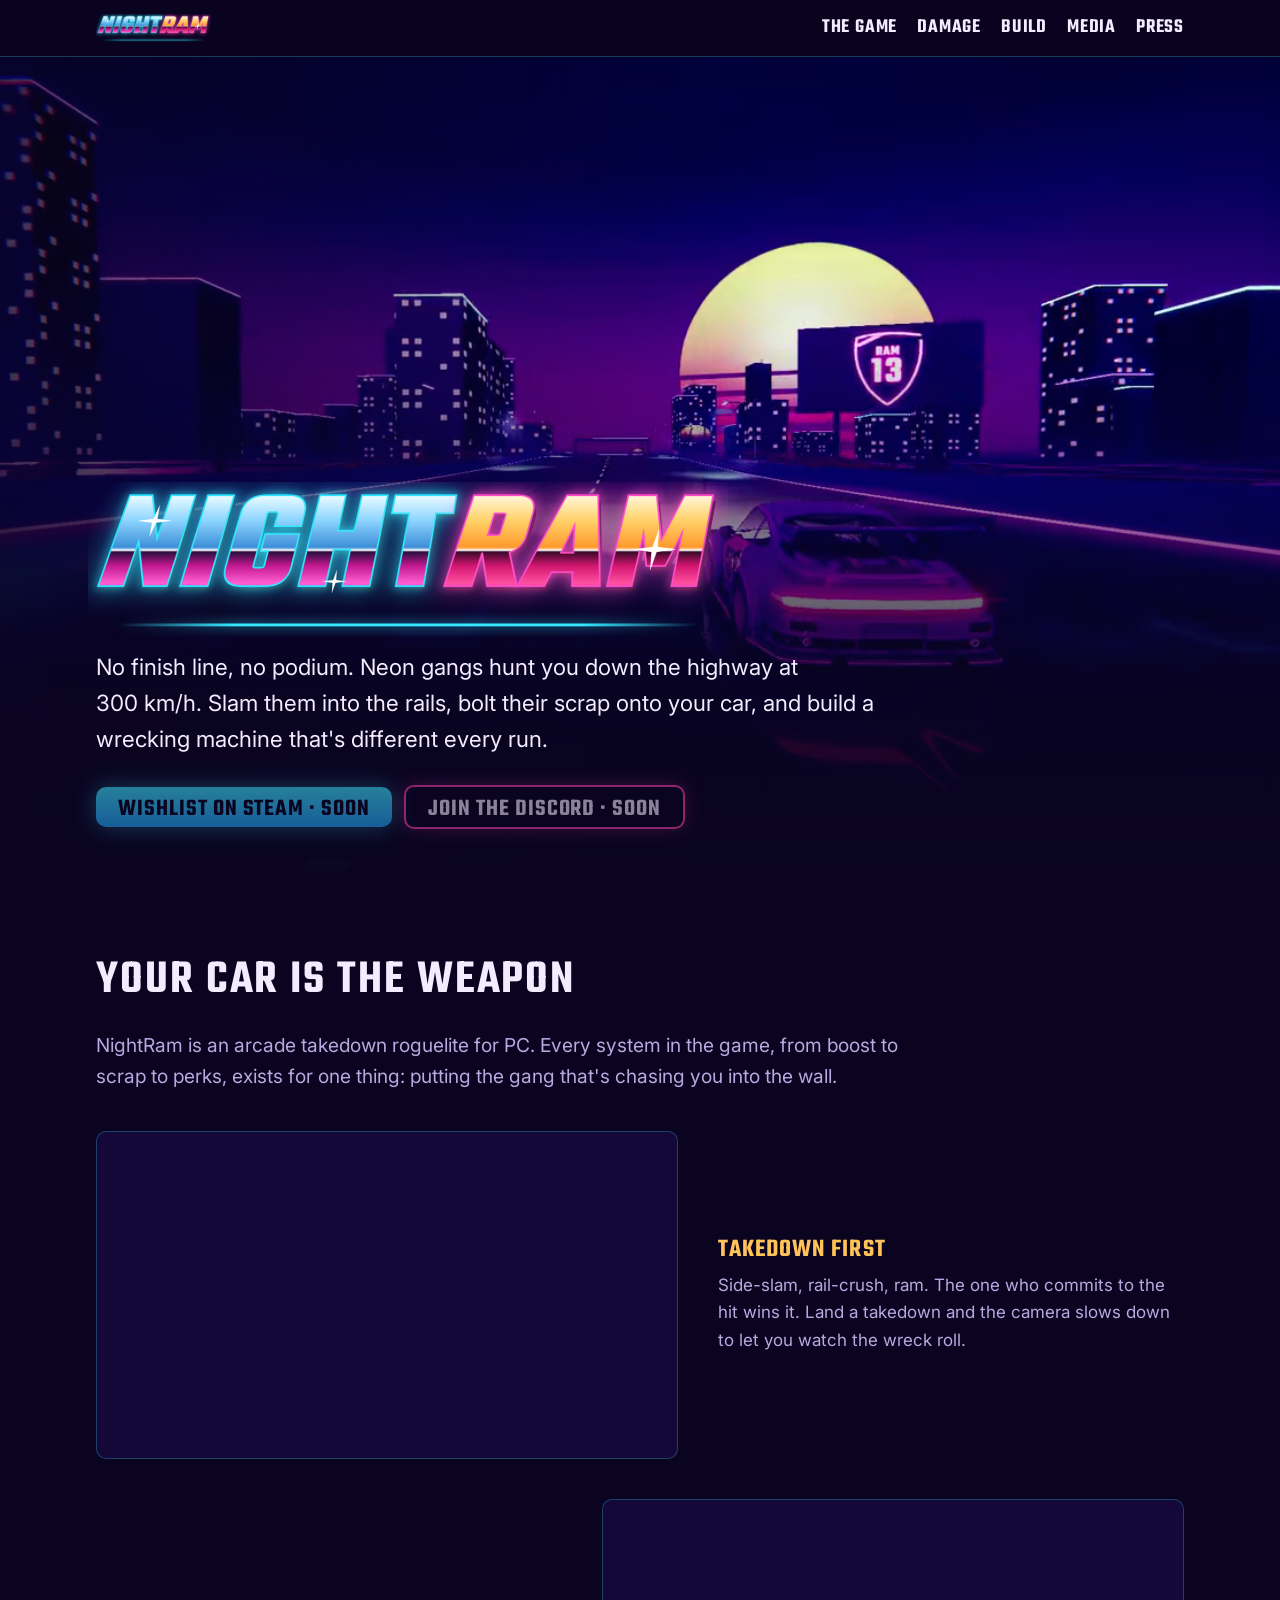
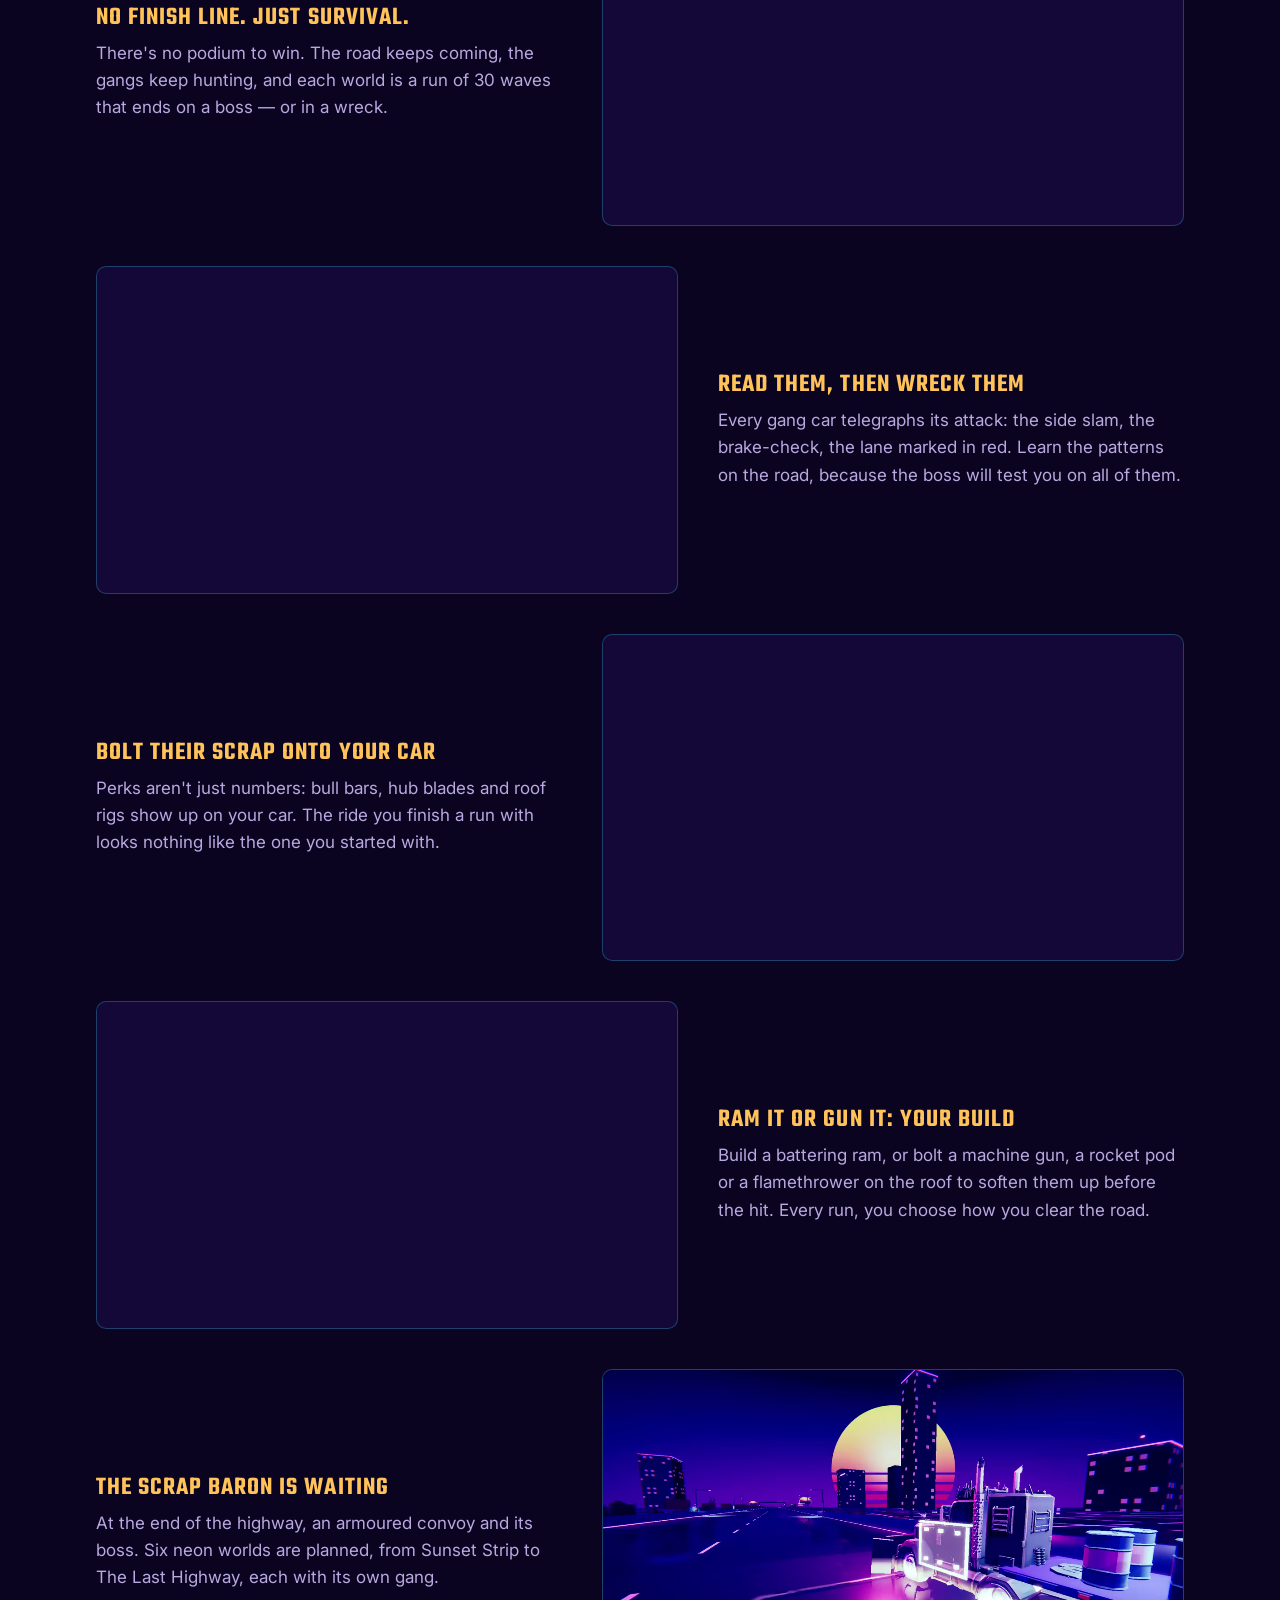
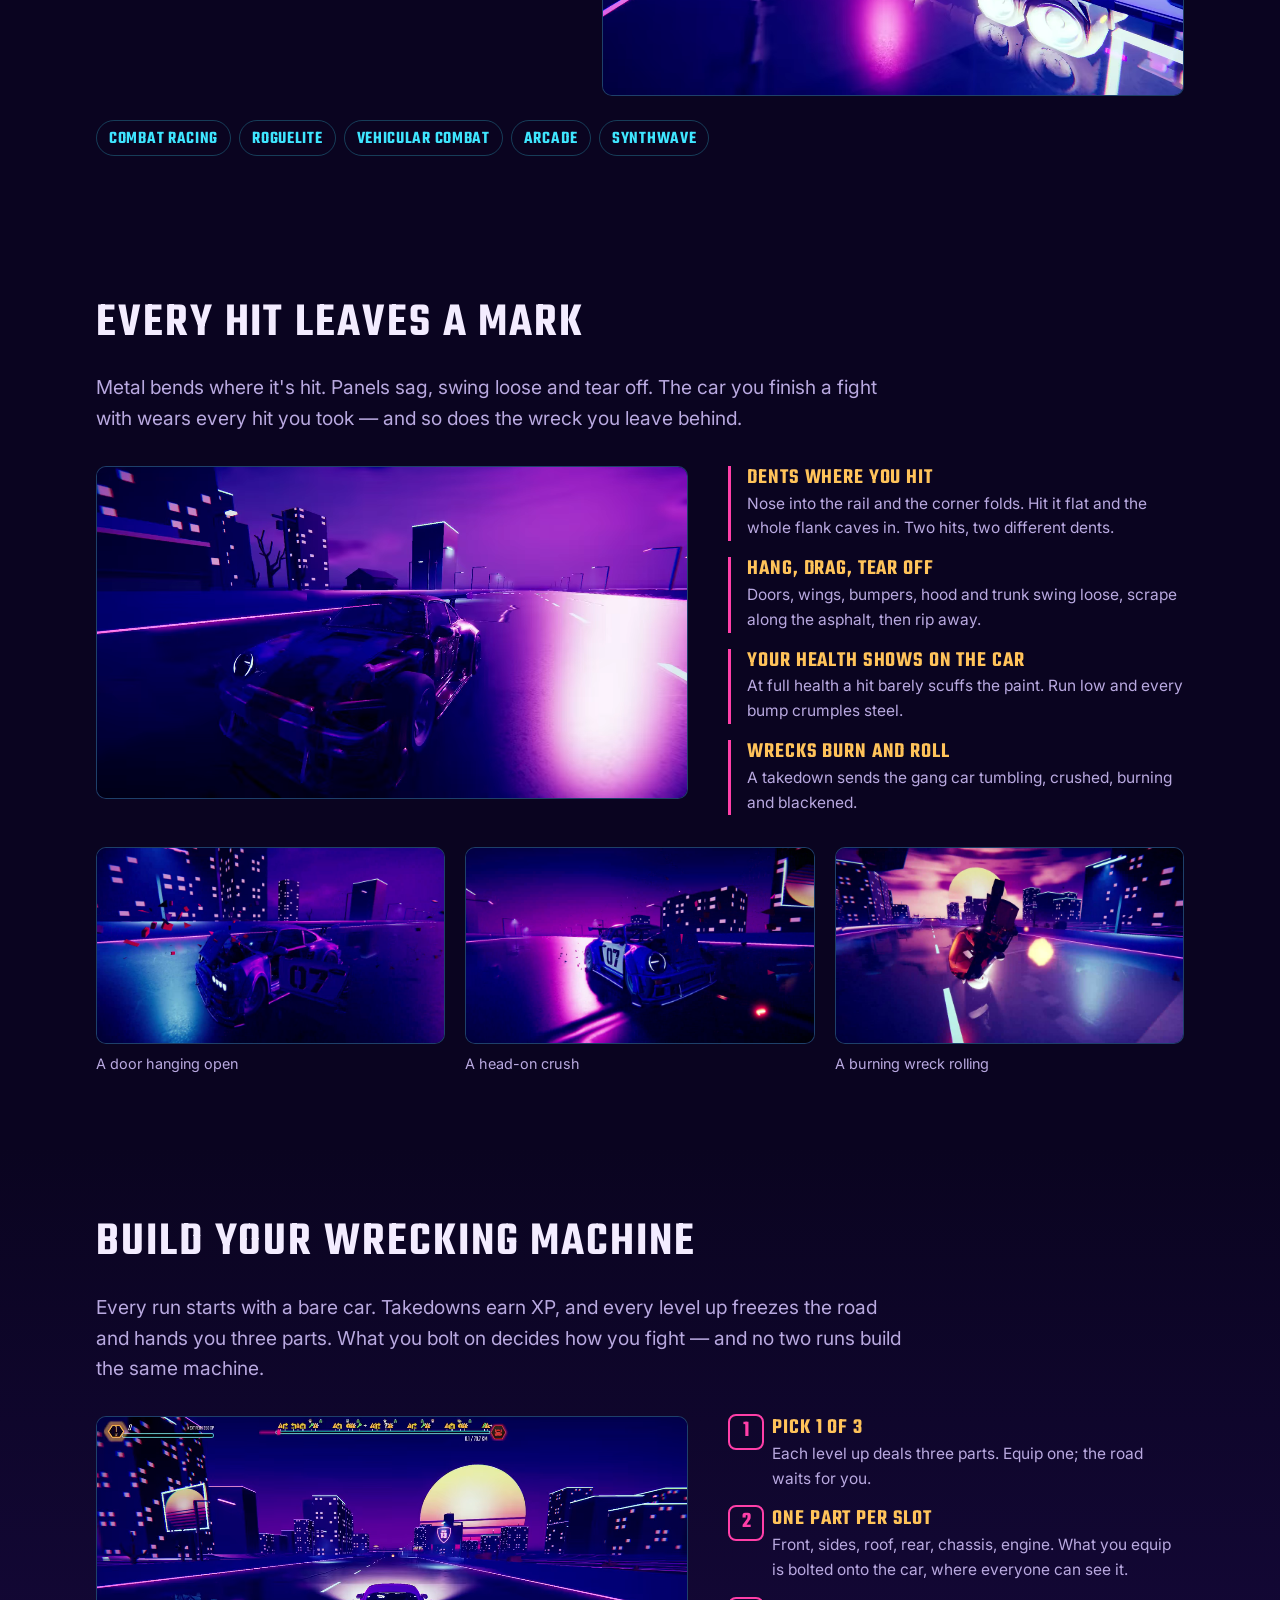
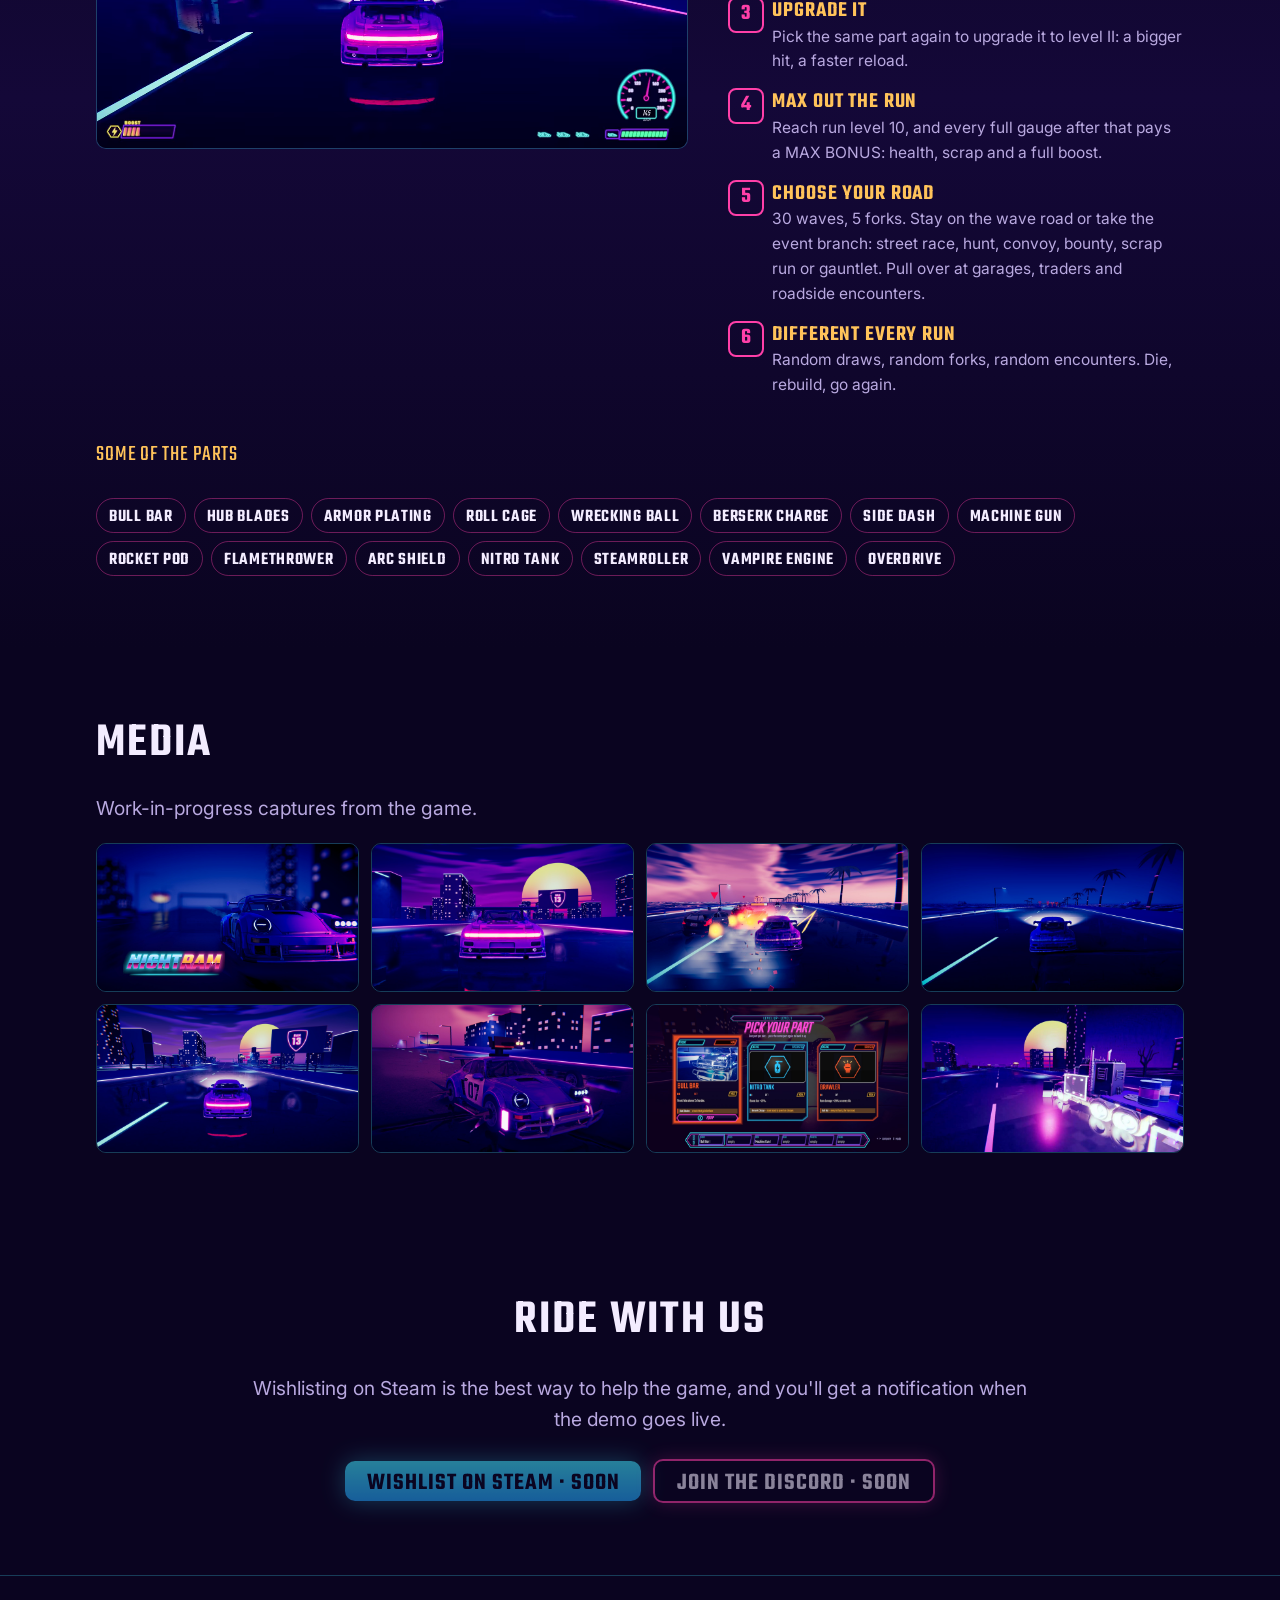
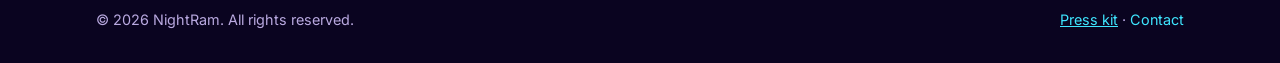
==== commit 55b59576: "Damage loop on the wrecked GL1TCH, poster from the loop Co-Authored-By: Claude Opus 5.5 <noreply@ant" ====
--- a/index.html
+++ b/index.html
@@ -115,7 +115,7 @@
         with wears every hit you took&nbsp;&mdash; and so does the wreck you leave behind.</p>
 
       <div class="feature damage-hero">
-        <figure class="media" data-loop="car_damage"><img src="img/dmg-panels.jpg" alt="The GL1TCH 911 at night, its front wing crumpled and its door dented by a few hits" loading="lazy"></figure>
+        <figure class="media" data-loop="car_damage"><img src="img/dmg-panels.jpg" alt="The GL1TCH 911 wrecked at night: the door torn off, the flank caved in, debris on the road" loading="lazy"></figure>
         <ul class="damage-points">
           <li><h3>Dents where you hit</h3><p>Nose into the rail and the corner folds. Hit it flat and the whole flank
             caves in. Two hits, two different dents.</p></li>
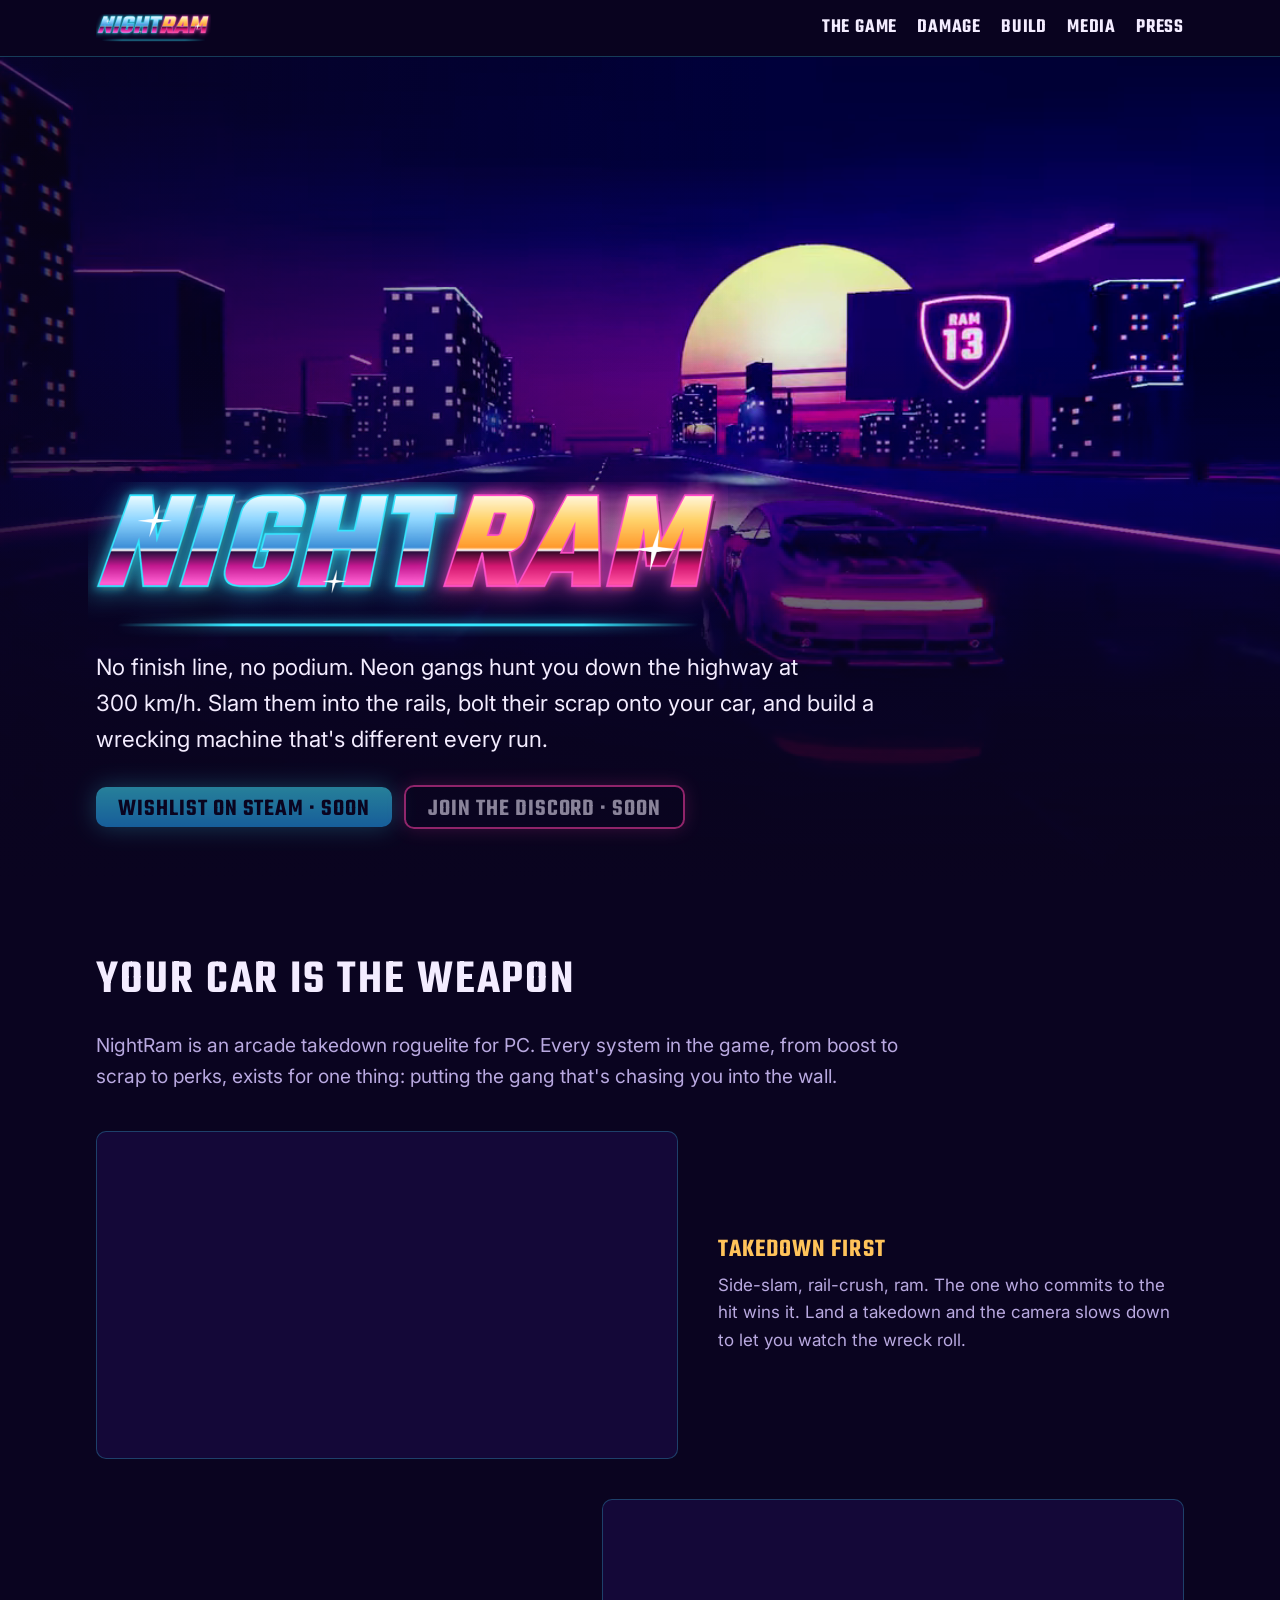
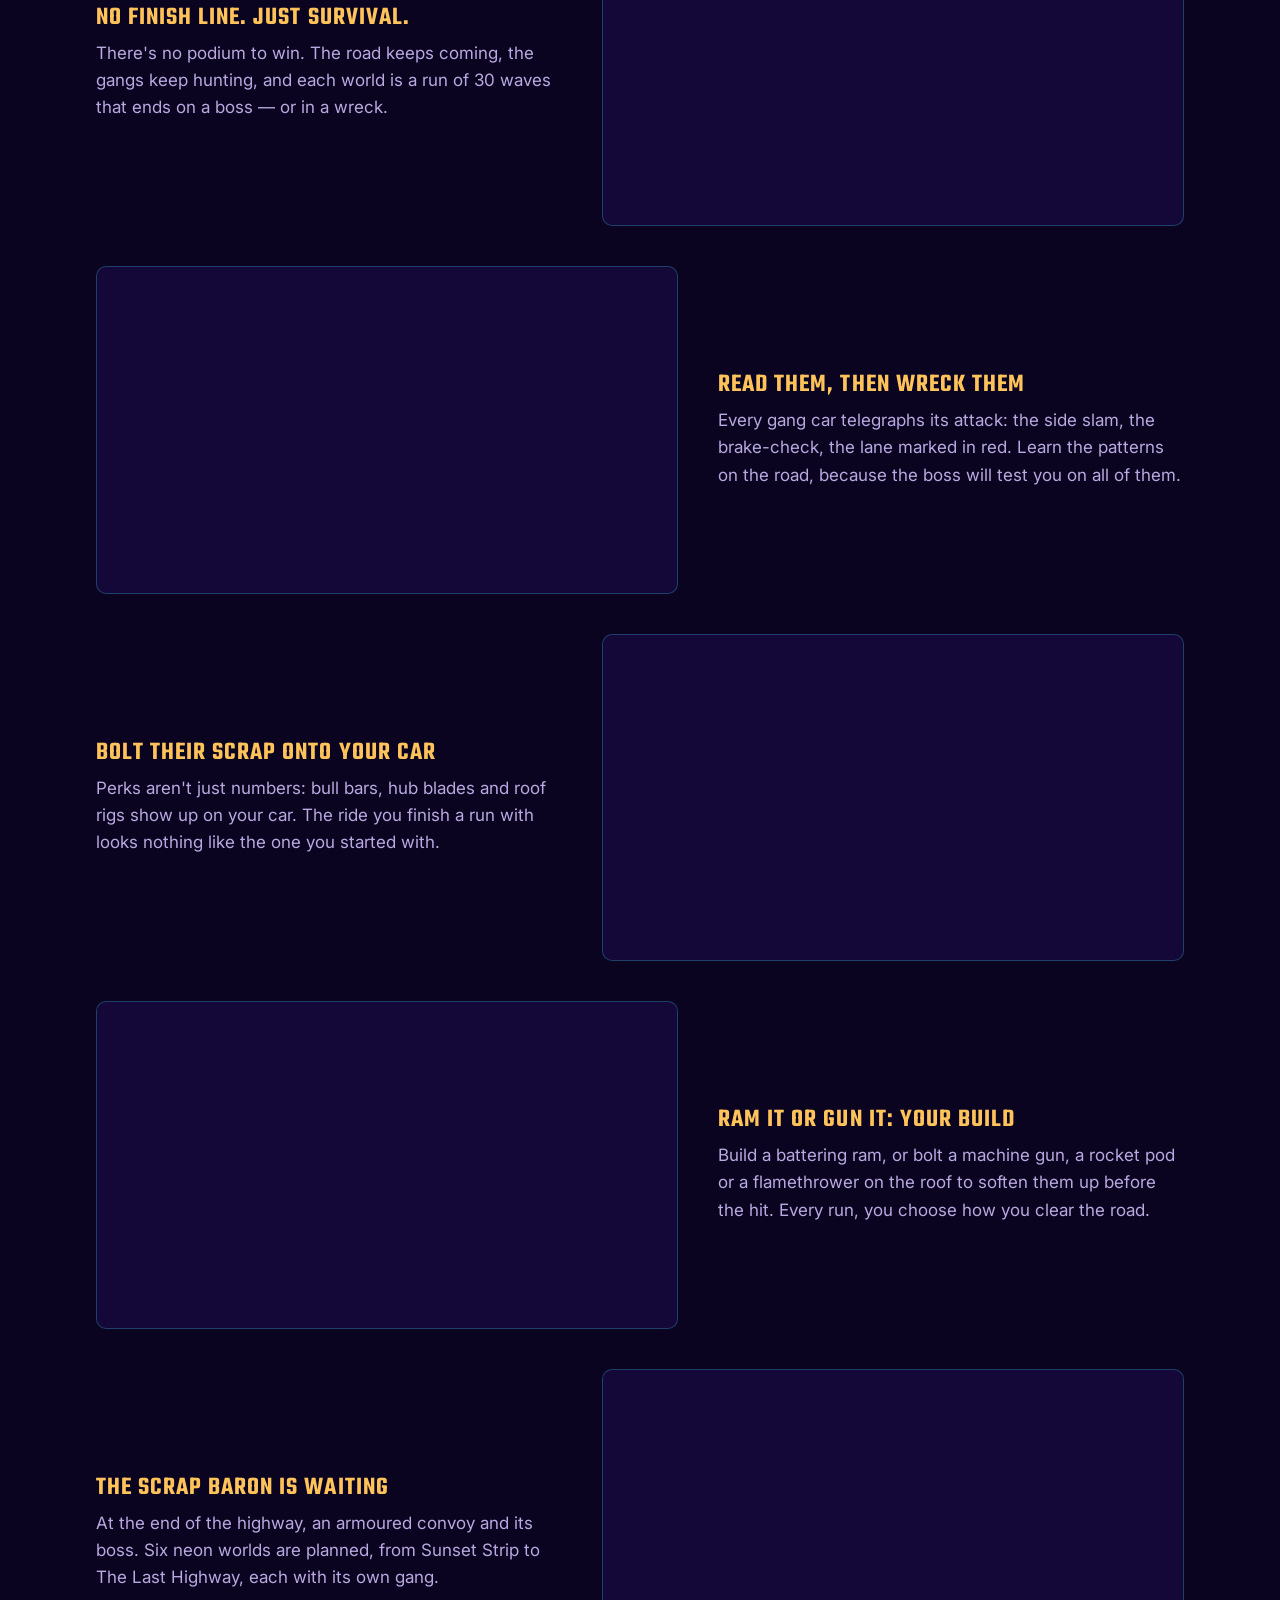
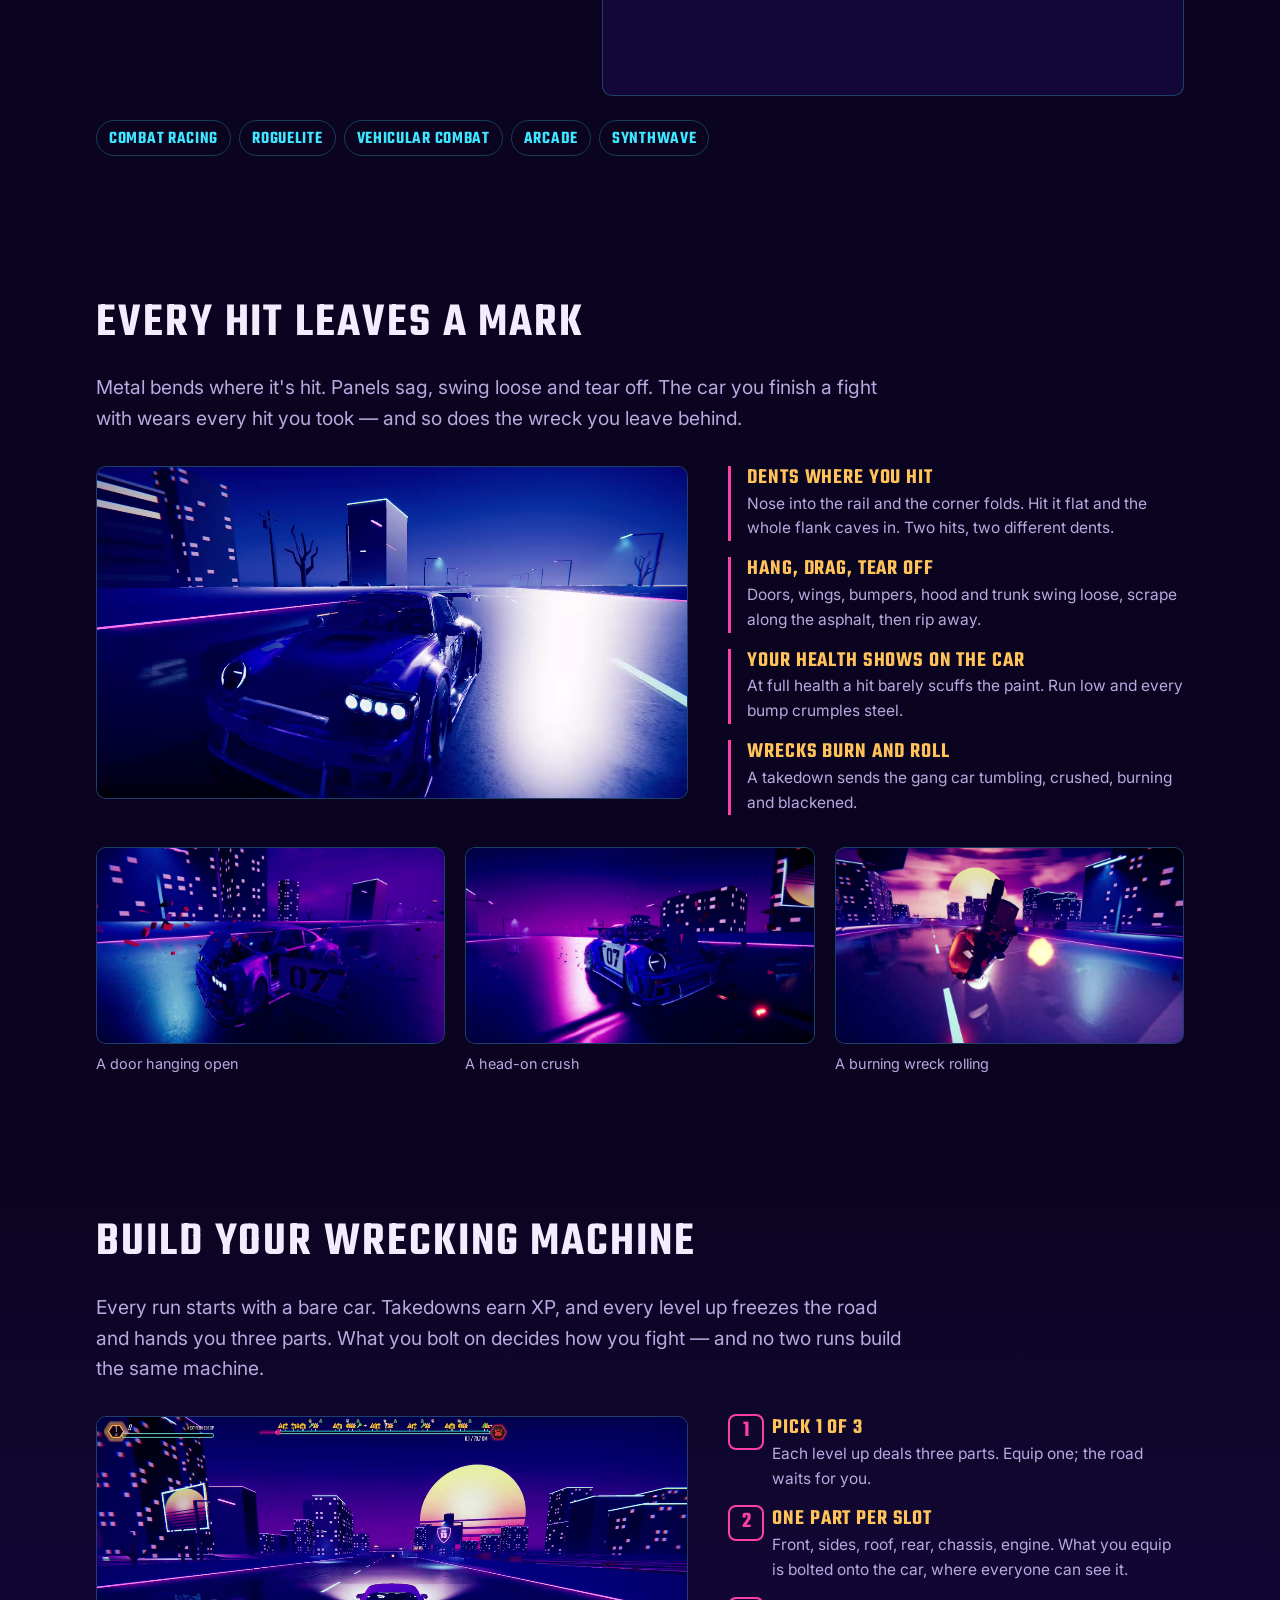
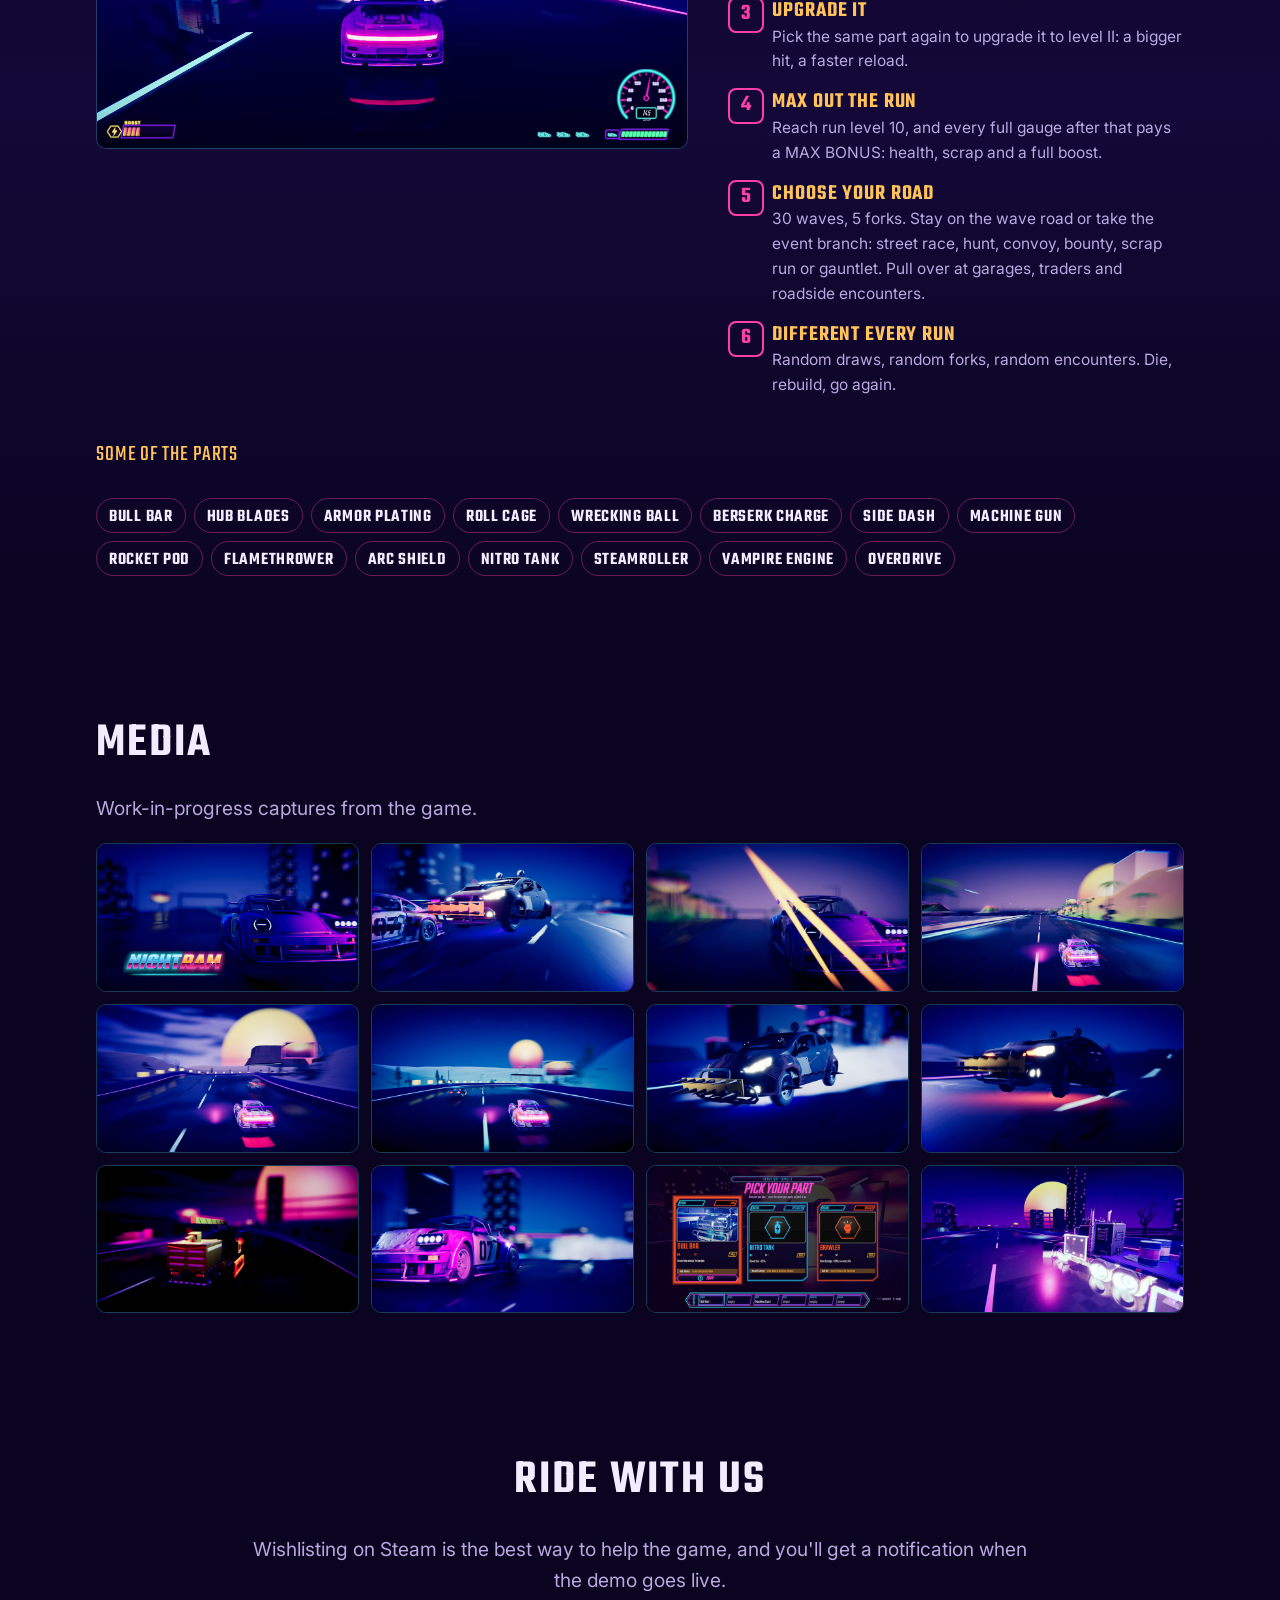
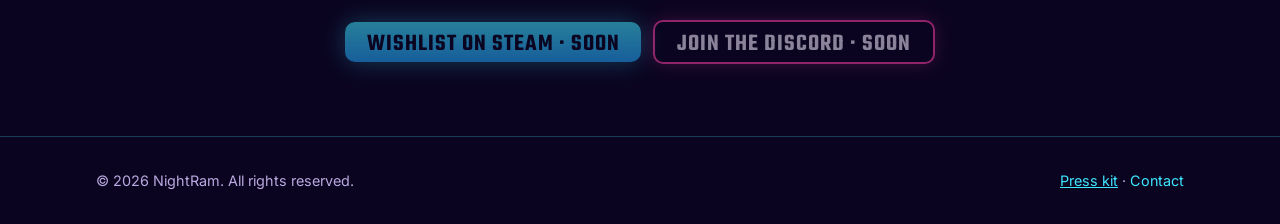
==== commit 556f8c5d: "Art's marketing captures (GL1TCH v2): gallery, press kit, takedown and damage stills; car_damage loo" ====
--- a/index.html
+++ b/index.html
@@ -52,7 +52,7 @@
 
       <div class="features">
         <div class="feature">
-          <figure class="media" data-loop="takedown_traffic takedown_rail"><img src="img/shot-coast-chase.jpg" alt="The GL1TCH 911 chasing gang cars on Neon Coast at sunset, a hit car exploding ahead" loading="lazy"></figure>
+          <figure class="media" data-loop="takedown_traffic takedown_rail"><img src="img/shot-takedown.jpg" alt="Takedown: a Raider with a spiked ram plate knocked into the air next to the battered GL1TCH 911" loading="lazy"></figure>
           <div>
             <h3>Takedown first</h3>
             <p>Side-slam, rail-crush, ram. The one who commits to the hit wins it. Land a takedown and the camera
@@ -115,7 +115,7 @@
         with wears every hit you took&nbsp;&mdash; and so does the wreck you leave behind.</p>
 
       <div class="feature damage-hero">
-        <figure class="media" data-loop="car_damage"><img src="img/dmg-panels.jpg" alt="The GL1TCH 911 wrecked at night: the door torn off, the flank caved in, debris on the road" loading="lazy"></figure>
+        <figure class="media" data-loop="car_damage"><img src="img/dmg-panels.jpg" alt="The battered GL1TCH 911 on a city street at night" loading="lazy"></figure>
         <ul class="damage-points">
           <li><h3>Dents where you hit</h3><p>Nose into the rail and the corner folds. Hit it flat and the whole flank
             caves in. Two hits, two different dents.</p></li>
@@ -174,11 +174,15 @@
       <p class="lead">Work-in-progress captures from the game.</p>
       <div class="gallery">
         <a href="img/keyart-logo.jpg"><img src="img/keyart-logo.jpg" alt="Key art: the GL1TCH 911 on a dark wet street at night, the NightRam logo" loading="lazy"></a>
-        <a href="img/shot-highway.jpg"><img src="img/shot-highway.jpg" alt="Highway at sunset" loading="lazy"></a>
-        <a href="img/shot-coast-chase.jpg"><img src="img/shot-coast-chase.jpg" alt="The GL1TCH 911 chasing gang cars on Neon Coast at sunset, a hit car exploding ahead" loading="lazy"></a>
-        <a href="img/shot-coast-night.jpg"><img src="img/shot-coast-night.jpg" alt="The GL1TCH 911 on the Neon Coast seafront at night, palm trees along the road" loading="lazy"></a>
-        <a href="img/shot-coast.jpg"><img src="img/shot-coast.jpg" alt="Neon Coast" loading="lazy"></a>
-        <a href="img/shot-build.jpg"><img src="img/shot-build.jpg" alt="Perk parts on the car" loading="lazy"></a>
+        <a href="img/shot-takedown.jpg"><img src="img/shot-takedown.jpg" alt="Takedown: a Raider with a spiked ram plate knocked into the air next to the battered GL1TCH 911" loading="lazy"></a>
+        <a href="img/shot-coast-wreck.jpg"><img src="img/shot-coast-wreck.jpg" alt="The battered GL1TCH 911 in a shower of sparks on Neon Coast" loading="lazy"></a>
+        <a href="img/shot-coast-world.jpg"><img src="img/shot-coast-world.jpg" alt="Neon Coast: the seafront highway at sunset, palm trees on the hillside" loading="lazy"></a>
+        <a href="img/shot-desert.jpg"><img src="img/shot-desert.jpg" alt="Red Wasteland: the desert highway under a huge setting sun, a gang car ahead" loading="lazy"></a>
+        <a href="img/shot-mountain.jpg"><img src="img/shot-mountain.jpg" alt="Ghost Town: a snowy mountain highway at night under a retro sun, a gang car ahead" loading="lazy"></a>
+        <a href="img/shot-raider.jpg"><img src="img/shot-raider.jpg" alt="A Raider gang car with a spiked ram plate on the city highway" loading="lazy"></a>
+        <a href="img/shot-desert-gang.jpg"><img src="img/shot-desert-gang.jpg" alt="An Iron Bulls gang car with a bull bar on the desert road" loading="lazy"></a>
+        <a href="img/shot-ironbull.jpg"><img src="img/shot-ironbull.jpg" alt="The Iron Bull boss rig chased under a neon gate, a red sun behind" loading="lazy"></a>
+        <a href="img/shot-glitch911.jpg"><img src="img/shot-glitch911.jpg" alt="The GL1TCH 911 and its 07 livery, close up at night" loading="lazy"></a>
         <a href="img/shot-cards.jpg"><img src="img/shot-cards.jpg" alt="The level-up part cards" loading="lazy"></a>
         <a href="img/shot-boss-cab.jpg"><img src="img/shot-boss-cab.jpg" alt="The Scrap Baron's rig, lit up, against the retro sun" loading="lazy"></a>
       </div>
